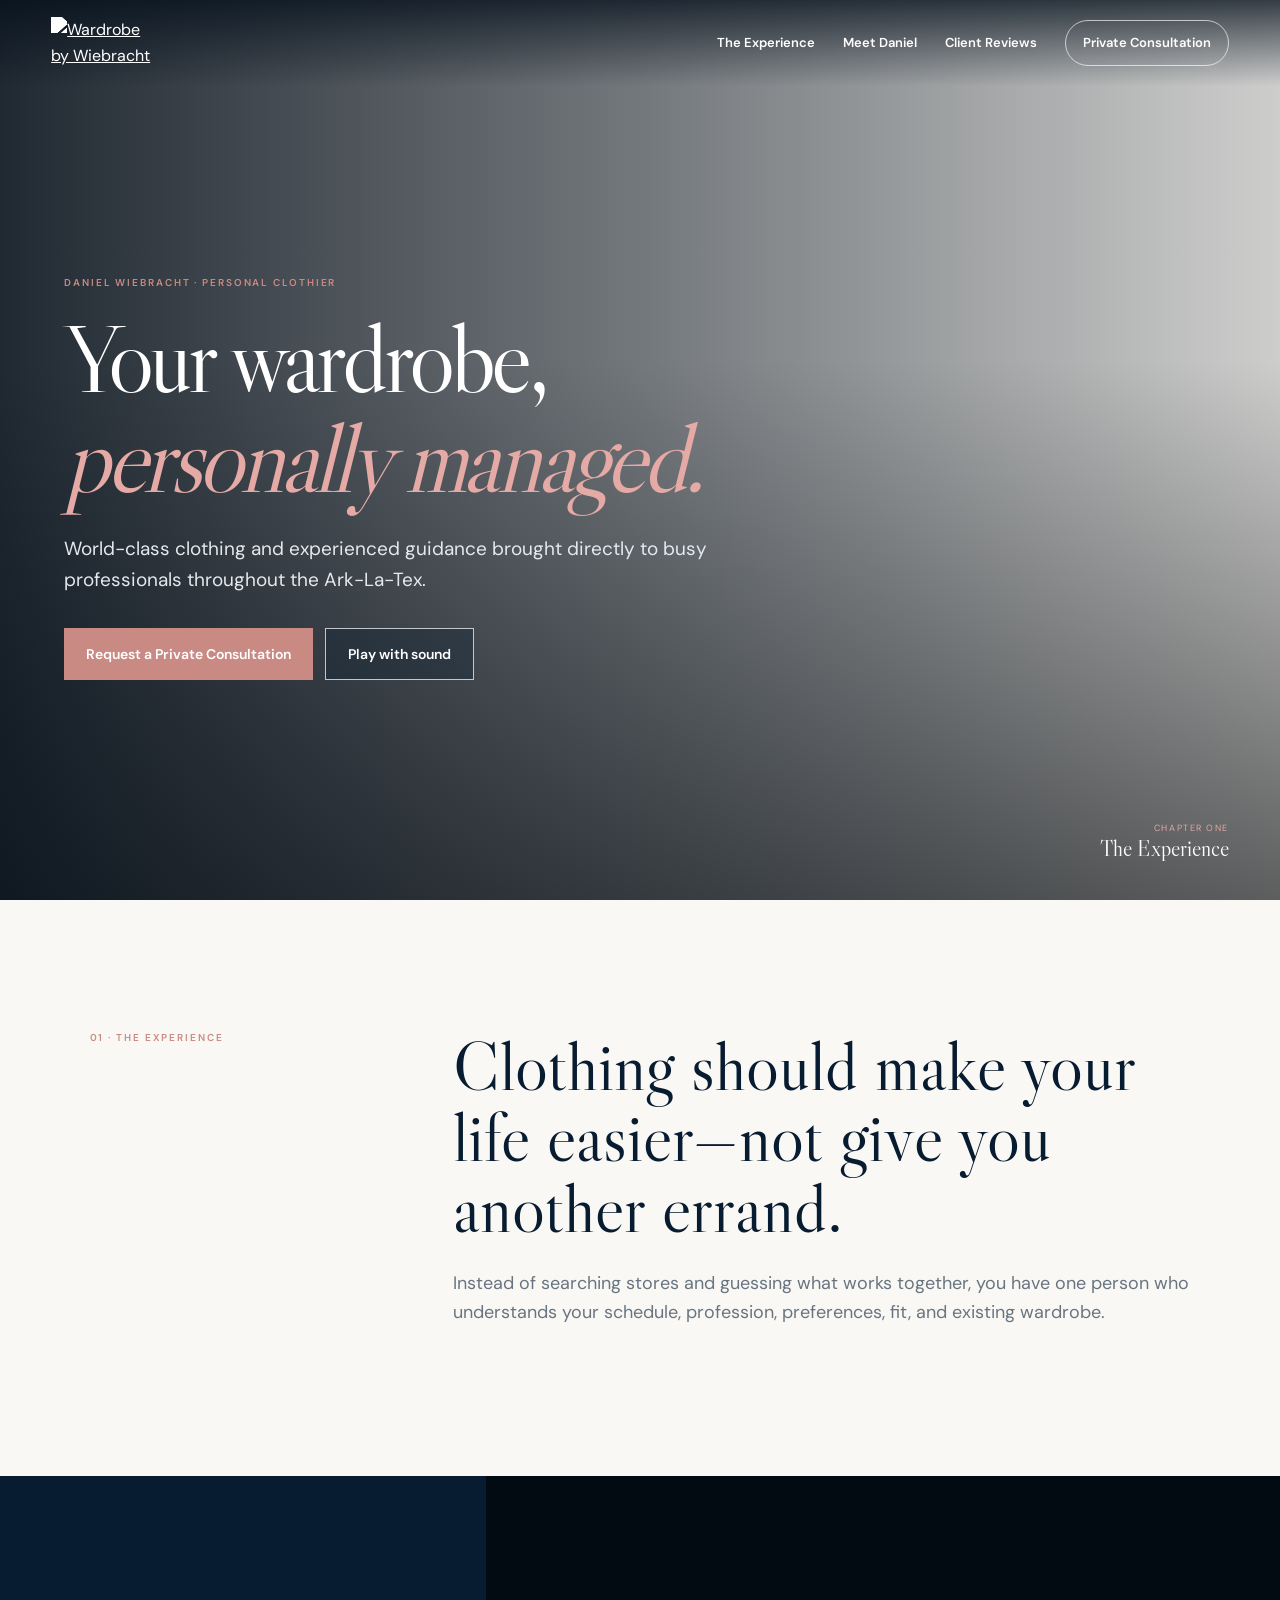
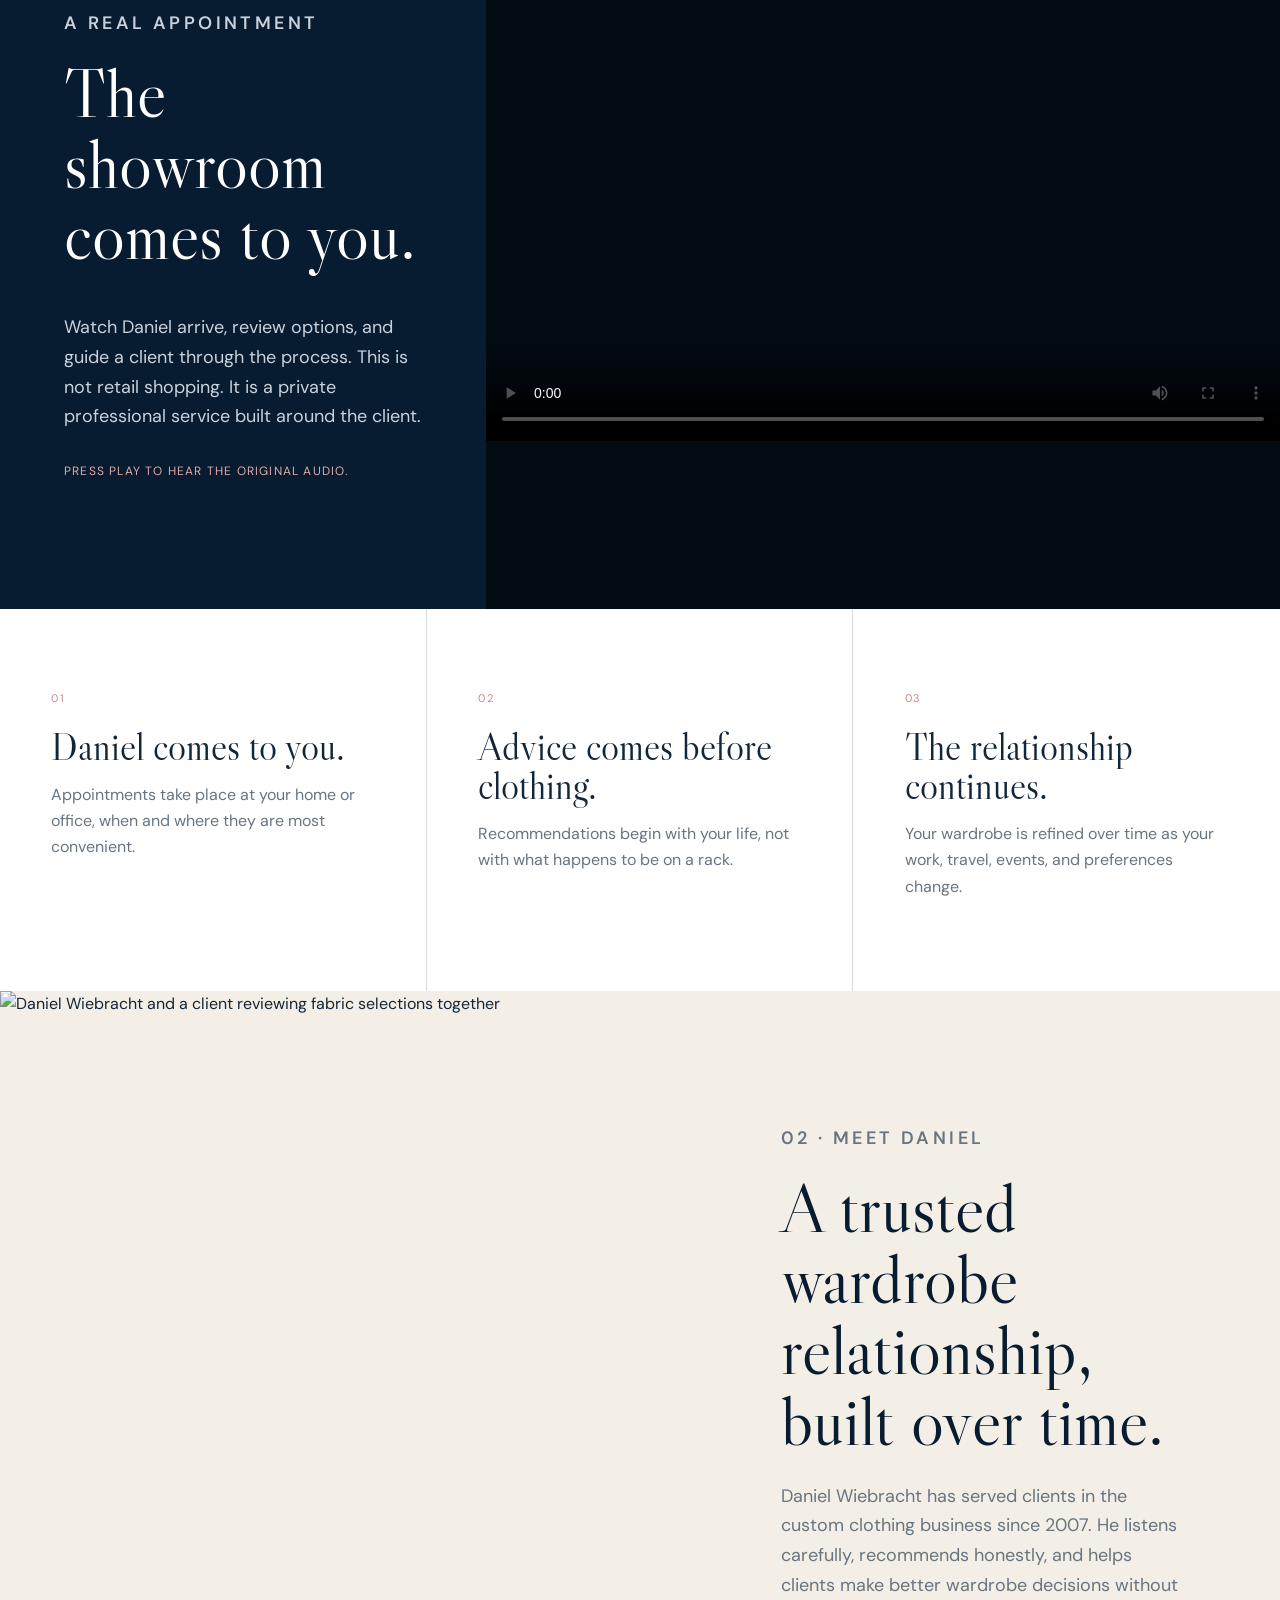
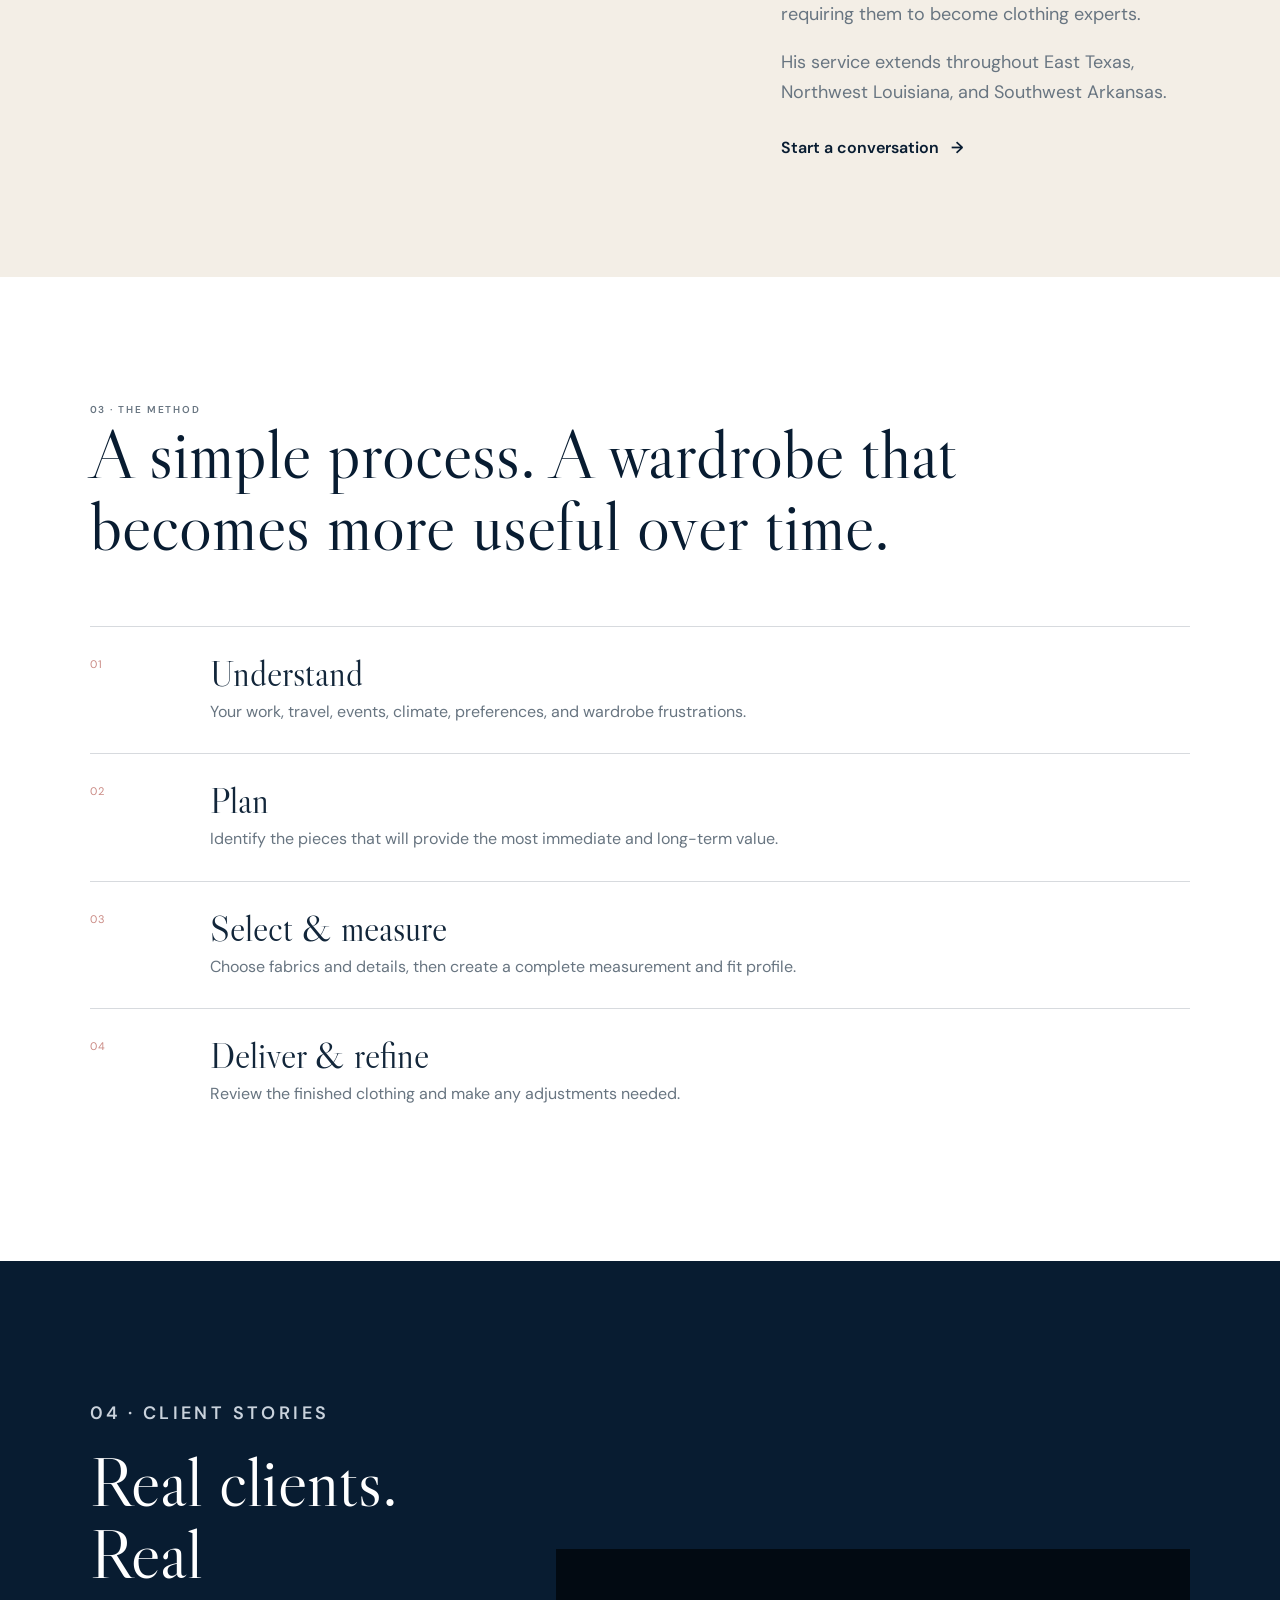
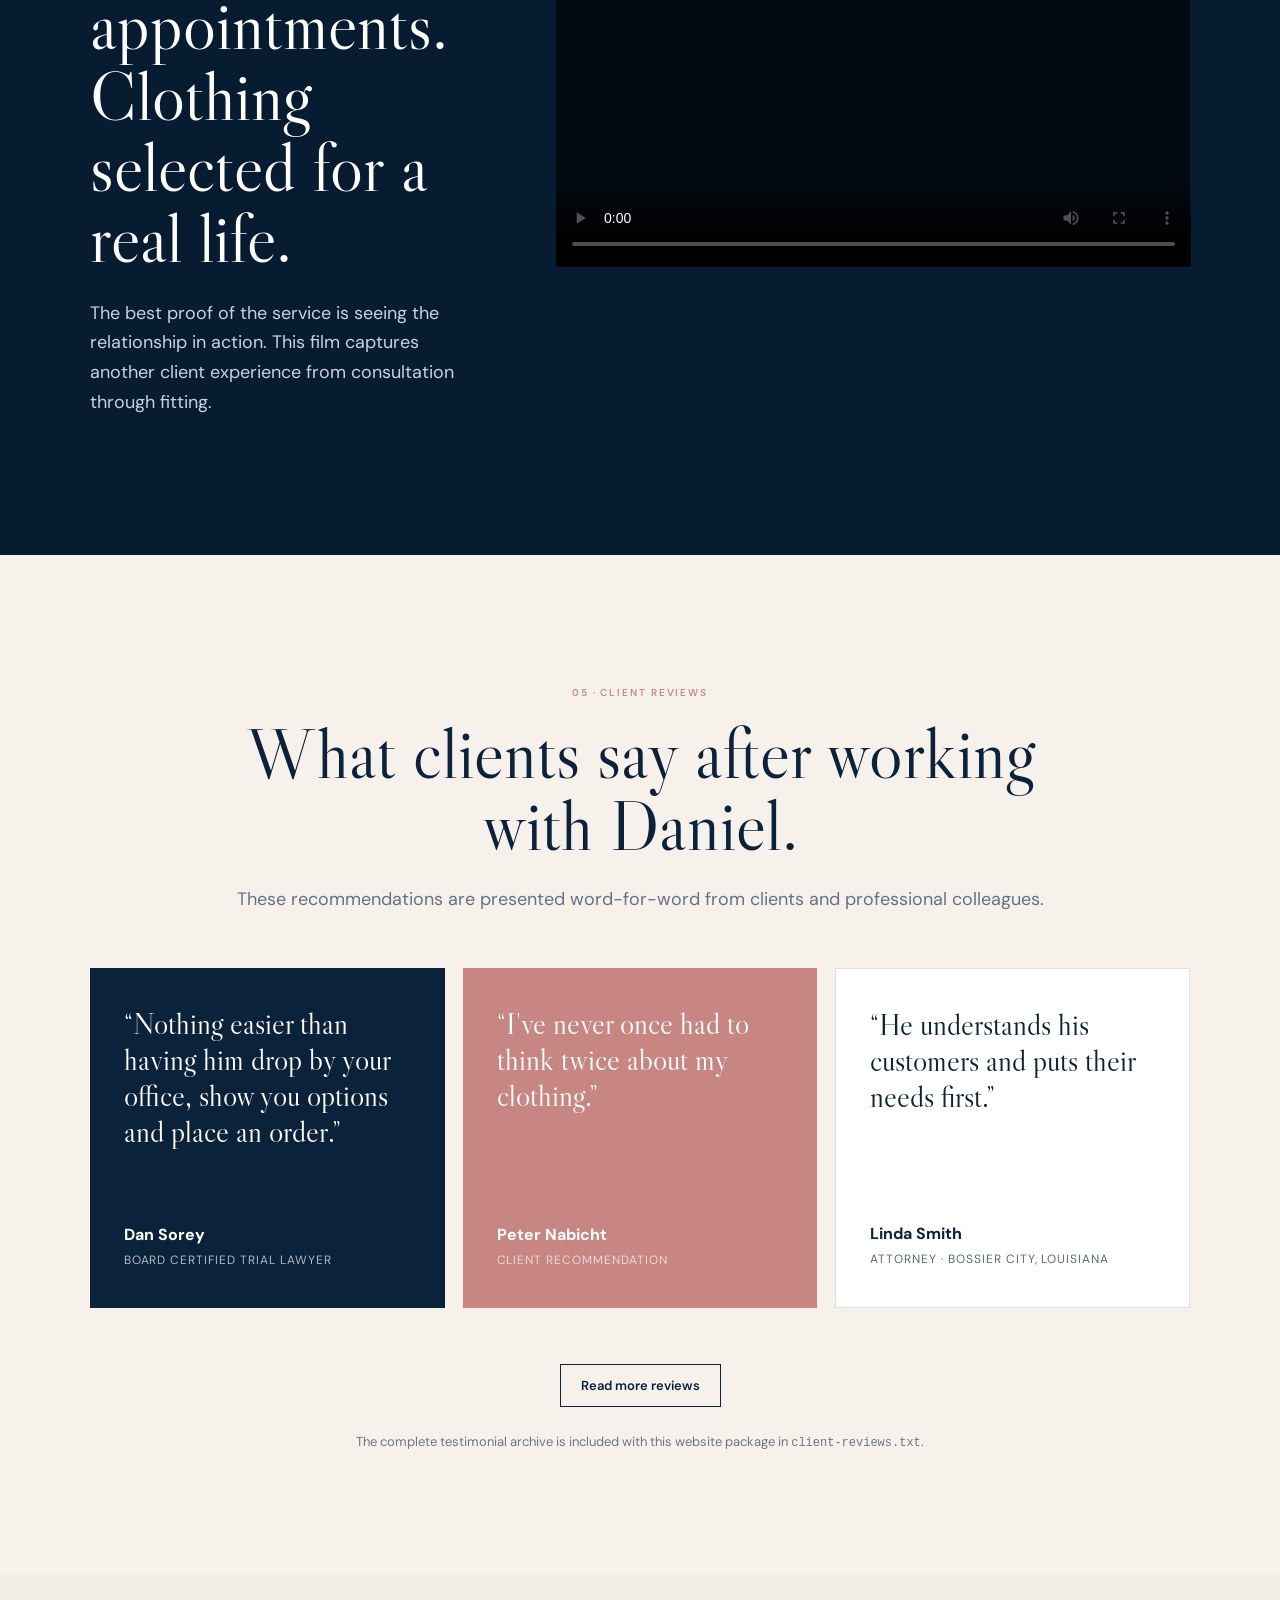
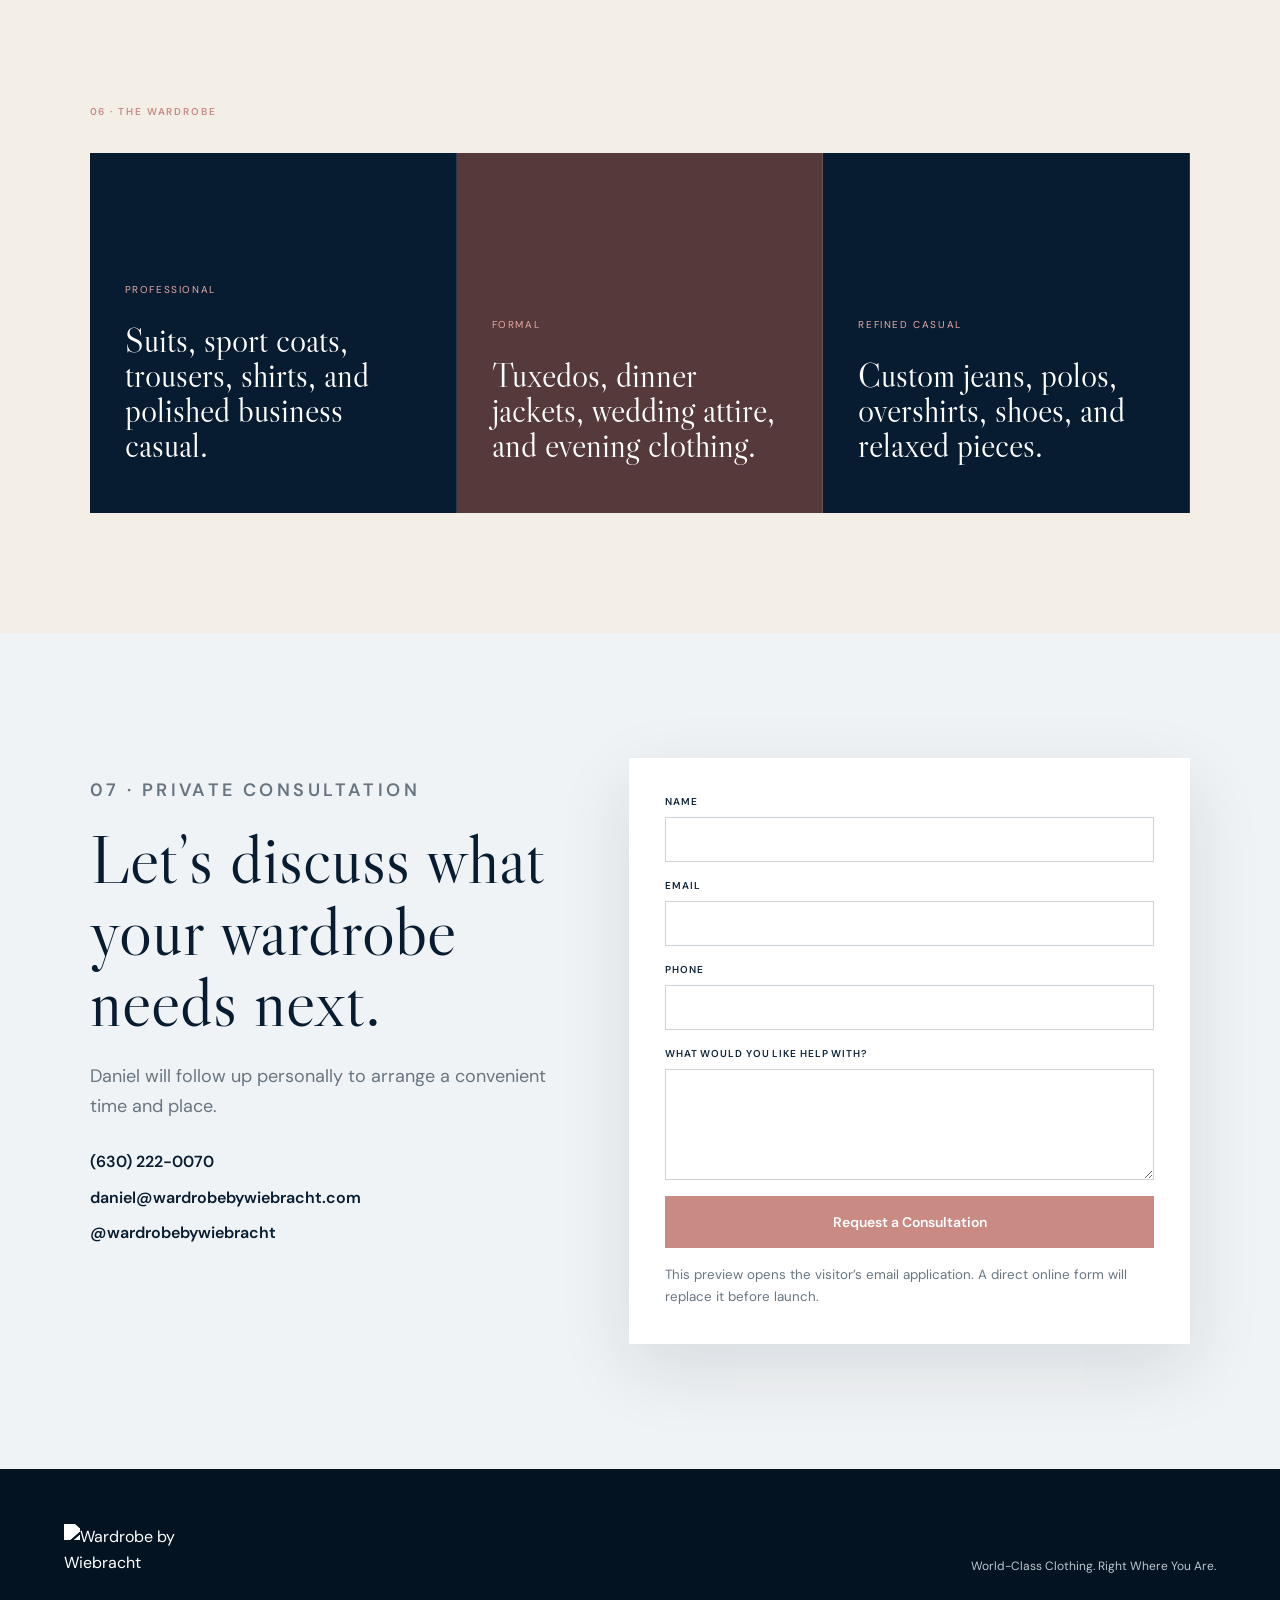
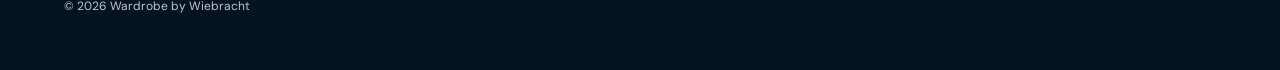
==== index.html @ a68a3fe1 "Add files via upload Initial website upload" ====
<!doctype html>
<html lang="en">
<head>
  <meta charset="utf-8">
  <meta name="viewport" content="width=device-width,initial-scale=1">
  <meta name="description" content="Daniel Wiebracht provides private custom clothing and wardrobe service throughout East Texas, Northwest Louisiana, and Southwest Arkansas.">
  <title>Wardrobe by Wiebracht | Personal Clothier</title>
  <link rel="preconnect" href="https://fonts.googleapis.com">
  <link rel="preconnect" href="https://fonts.gstatic.com" crossorigin>
  <link href="https://fonts.googleapis.com/css2?family=DM+Sans:wght@400;500;600&family=Libre+Caslon+Display&display=swap" rel="stylesheet">
  <link rel="stylesheet" href="styles.css">
</head>
<body>
  <header class="site-header">
    <a class="brand" href="#top" aria-label="Wardrobe by Wiebracht home"><img src="assets/logo.png" alt="Wardrobe by Wiebracht"></a>
    <button class="menu-button" aria-expanded="false" aria-controls="site-nav">Menu</button>
    <nav id="site-nav">
      <a href="#experience">The Experience</a>
      <a href="#meet-daniel">Meet Daniel</a>
      <a href="#reviews">Client Reviews</a>
      <a class="nav-cta" href="#contact">Private Consultation</a>
    </nav>
  </header>

  <main id="top">
    <section class="hero">
      <video id="hero-video" autoplay muted loop playsinline preload="metadata" poster="assets/hero-poster.jpg"><source src="assets/hero.mp4" type="video/mp4"></video>
      <div class="hero-shade"></div>
      <div class="hero-content reveal">
        <p class="overline">Daniel Wiebracht · Personal Clothier</p>
        <h1>Your wardrobe,<br><em>personally managed.</em></h1>
        <p class="hero-lead">World-class clothing and experienced guidance brought directly to busy professionals throughout the Ark-La-Tex.</p>
        <div class="hero-actions">
          <a class="button button-solid" href="#contact">Request a Private Consultation</a>
          <button class="button button-outline" id="hero-audio" type="button" aria-pressed="false">Play with sound</button>
        </div>
      </div>
      <a class="chapter-cue" href="#experience"><span>Chapter One</span><strong>The Experience</strong></a>
    </section>

    <section class="editorial-intro" id="experience">
      <div class="chapter-label">01 · The Experience</div>
      <div><h2>Clothing should make your life easier—not give you another errand.</h2><p>Instead of searching stores and guessing what works together, you have one person who understands your schedule, profession, preferences, fit, and existing wardrobe.</p></div>
    </section>

    <section class="film-section">
      <div class="film-copy"><p class="overline">A real appointment</p><h2>The showroom comes to you.</h2><p>Watch Daniel arrive, review options, and guide a client through the process. This is not retail shopping. It is a private professional service built around the client.</p><p class="sound-note">Press play to hear the original audio.</p></div>
      <div class="film-frame"><video controls playsinline preload="metadata" poster="assets/arrival.jpg"><source src="assets/experience.mp4" type="video/mp4"></video></div>
    </section>

    <section class="principles">
      <article><span>01</span><h3>Daniel comes to you.</h3><p>Appointments take place at your home or office, when and where they are most convenient.</p></article>
      <article><span>02</span><h3>Advice comes before clothing.</h3><p>Recommendations begin with your life, not with what happens to be on a rack.</p></article>
      <article><span>03</span><h3>The relationship continues.</h3><p>Your wardrobe is refined over time as your work, travel, events, and preferences change.</p></article>
    </section>

    <section class="meet" id="meet-daniel">
      <div class="meet-image"><img src="assets/advising-client.jpg" alt="Daniel Wiebracht and a client reviewing fabric selections together"></div>
      <div class="meet-copy"><p class="chapter-label">02 · Meet Daniel</p><h2>A trusted wardrobe relationship, built over time.</h2><p>Daniel Wiebracht has served clients in the custom clothing business since 2007. He listens carefully, recommends honestly, and helps clients make better wardrobe decisions without requiring them to become clothing experts.</p><p>His service extends throughout East Texas, Northwest Louisiana, and Southwest Arkansas.</p><a class="text-link" href="#contact">Start a conversation <span>→</span></a></div>
    </section>

    <section class="process">
      <div class="process-heading"><p class="chapter-label">03 · The Method</p><h2>A simple process. A wardrobe that becomes more useful over time.</h2></div>
      <ol>
        <li><span>01</span><div><h3>Understand</h3><p>Your work, travel, events, climate, preferences, and wardrobe frustrations.</p></div></li>
        <li><span>02</span><div><h3>Plan</h3><p>Identify the pieces that will provide the most immediate and long-term value.</p></div></li>
        <li><span>03</span><div><h3>Select & measure</h3><p>Choose fabrics and details, then create a complete measurement and fit profile.</p></div></li>
        <li><span>04</span><div><h3>Deliver & refine</h3><p>Review the finished clothing and make any adjustments needed.</p></div></li>
      </ol>
    </section>

    <section class="story" id="stories">
      <div class="story-copy"><p class="chapter-label">04 · Client Stories</p><h2>Real clients. Real appointments. Clothing selected for a real life.</h2><p>The best proof of the service is seeing the relationship in action. This film captures another client experience from consultation through fitting.</p></div>
      <div class="story-video"><video controls playsinline preload="metadata" poster="assets/fitting.jpg"><source src="assets/client-story.mp4" type="video/mp4"></video></div>
    </section>

    <section class="reviews" id="reviews">
      <div class="reviews-heading"><p class="chapter-label">05 · Client Reviews</p><h2>What clients say after working with Daniel.</h2><p>These recommendations are presented word-for-word from clients and professional colleagues.</p></div>
      <div class="review-feature-grid">
        <article class="review-feature"><blockquote>“Nothing easier than having him drop by your office, show you options and place an order.”</blockquote><p><strong>Dan Sorey</strong><span>Board Certified Trial Lawyer</span></p></article>
        <article class="review-feature"><blockquote>“I've never once had to think twice about my clothing.”</blockquote><p><strong>Peter Nabicht</strong><span>Client recommendation</span></p></article>
        <article class="review-feature"><blockquote>“He understands his customers and puts their needs first.”</blockquote><p><strong>Linda Smith</strong><span>Attorney · Bossier City, Louisiana</span></p></article>
      </div>
      <div class="review-list" id="review-list">
        <article><blockquote>“Daniel is the most professional and thoughtful businessman I've ever met. He is always on time, always over-delivers, and puts his clients' needs above his own. You can expect world class service and products from Daniel.”</blockquote><p><strong>Jordan Kemper</strong><span>Consultant & Speaker</span></p></article>
        <article><blockquote>“Daniel is a top-notch representative over at Tom James, and I have been very pleased with his approach and expertise. What I most appreciate is his understanding of the time constraints on a busy client. He is not a high-pressure salesman (which is a huge turnoff for so many of us) but rather a very knowledgeable consultant who can help you make decisions on what works and what doesn't. His clothing line is very good, reasonably priced, and it changes often. I recommend Daniel very highly.”</blockquote><p><strong>Michael Chu</strong><span>Partner · McDermott Will & Emery</span></p></article>
        <article><blockquote>“Daniel worked very hard to obtain my business over the course of a year or two and I’m glad he did. While Daniel sold himself to me, it was the custom suit he delivered a few weeks later that sold me on his services. The best part is I never had to leave my office to go shopping. Daniel brought his vast knowledge of clothing and passionate interest in my clothing needs to each of our meetings.”</blockquote><p><strong>Daniel Waitzman</strong><span>Shareholder · Hughes Socol Piers Resnick & Dym, Ltd.</span></p></article>
        <article><blockquote>“Working with Daniel has been an absolute pleasure. He accommodates not just a busy schedule, but also works diligently to ensure that you are happy with your garment. He asked all the right questions to figure out what mattered to me. As a result, the final products have exceeded my very high expectations.”</blockquote><p><strong>Stephen Higdon</strong><span>US District Court · Tyler, Texas</span></p></article>
        <article><blockquote>“The quality of my Tom James clothing combined with the commitment Daniel has to making sure I am happy with anything I buy from him makes my wardrobe hassle free. I would recommend Daniel and Tom James to anyone looking to get a better value out of their clothing budget while spending much less time shopping.”</blockquote><p><strong>Andrew Spangler</strong><span>Attorney · Longview, Texas</span></p></article>
        <article><blockquote>“Daniel is fantastic at what he does. Since I've started using him I've never once had to think twice about my clothing. He will make great suggestions, execute what I want, and make sure that every detail is correct. I'll never go store bought again.”</blockquote><p><strong>Peter Nabicht</strong><span>Client recommendation</span></p></article>
      </div>
      <button class="review-toggle" type="button" aria-expanded="false" aria-controls="review-list">Read more reviews</button>
      <p class="review-archive-note">The complete testimonial archive is included with this website package in <code>client-reviews.txt</code>.</p>
    </section>

    <section class="wardrobe-types">
      <p class="chapter-label">06 · The Wardrobe</p>
      <div class="type-grid"><article><p>Professional</p><h3>Suits, sport coats, trousers, shirts, and polished business casual.</h3></article><article><p>Formal</p><h3>Tuxedos, dinner jackets, wedding attire, and evening clothing.</h3></article><article><p>Refined Casual</p><h3>Custom jeans, polos, overshirts, shoes, and relaxed pieces.</h3></article></div>
    </section>

    <section class="contact" id="contact">
      <div class="contact-copy"><p class="chapter-label">07 · Private Consultation</p><h2>Let’s discuss what your wardrobe needs next.</h2><p>Daniel will follow up personally to arrange a convenient time and place.</p><div class="contact-links"><a href="tel:+16302220070">(630) 222-0070</a><a href="mailto:daniel@wardrobebywiebracht.com">daniel@wardrobebywiebracht.com</a><a href="https://www.facebook.com/wardrobebywiebracht" target="_blank" rel="noopener">@wardrobebywiebracht</a></div></div>
      <form action="mailto:daniel@wardrobebywiebracht.com" method="post" enctype="text/plain"><label>Name<input name="Name" required></label><label>Email<input name="Email" type="email" required></label><label>Phone<input name="Phone" type="tel"></label><label>What would you like help with?<textarea name="Message" rows="5" required></textarea></label><button class="button button-solid" type="submit">Request a Consultation</button><small>This preview opens the visitor’s email application. A direct online form will replace it before launch.</small></form>
    </section>
  </main>

  <footer><img src="assets/logo.png" alt="Wardrobe by Wiebracht"><p>World-Class Clothing. Right Where You Are.</p><p>© <span id="year"></span> Wardrobe by Wiebracht</p></footer>
  <script src="script.js"></script>
</body>
</html>
---- styles.css ----
:root{--navy:#081c31;--ink:#12263a;--rose:#ca8a84;--cream:#f3eee6;--paper:#faf8f4;--gray:#687581;--line:rgba(8,28,49,.16)}
*{box-sizing:border-box}html{scroll-behavior:smooth}body{margin:0;font-family:"DM Sans",sans-serif;color:var(--ink);background:var(--paper);line-height:1.65}a{color:inherit}h1,h2,h3{font-family:"Libre Caslon Display",Georgia,serif;font-weight:400;line-height:1.03}.site-header{position:fixed;top:0;left:0;right:0;z-index:20;height:86px;padding:0 4vw;display:flex;align-items:center;justify-content:space-between;background:linear-gradient(to bottom,rgba(4,15,27,.76),transparent);transition:.3s}.site-header.scrolled{height:72px;background:rgba(8,28,49,.97);backdrop-filter:blur(12px)}.brand img{width:105px;height:auto;display:block;filter:brightness(0) invert(1)}nav{display:flex;align-items:center;gap:28px;color:#fff}nav a{text-decoration:none;font-size:13px;font-weight:600}.nav-cta{padding:11px 17px;border:1px solid rgba(255,255,255,.65);border-radius:999px}.menu-button{display:none;background:transparent;border:1px solid rgba(255,255,255,.55);color:#fff;padding:8px 12px}.hero{height:100svh;min-height:720px;position:relative;overflow:hidden;color:#fff;display:flex;align-items:center}.hero video{position:absolute;inset:0;width:100%;height:100%;object-fit:cover;object-position:center 40%}.hero-shade{position:absolute;inset:0;background:linear-gradient(90deg,rgba(2,12,23,.88) 0%,rgba(2,12,23,.53) 52%,rgba(2,12,23,.18) 100%),linear-gradient(to top,rgba(0,0,0,.55),transparent 60%)}.hero-content{position:relative;z-index:2;width:min(1180px,90vw);margin:auto;padding-top:5vh}.overline,.chapter-label{text-transform:uppercase;letter-spacing:.19em;font-size:10px;font-weight:600;color:var(--rose)}.hero h1{font-size:clamp(58px,7.6vw,106px);max-width:980px;margin:16px 0 25px;letter-spacing:-.045em}.hero h1 em{font-style:italic;color:#e5aaa5}.hero-lead{max-width:680px;font-size:19px;color:#e3e9ee}.hero-actions{display:flex;gap:12px;flex-wrap:wrap;margin-top:32px}.button{border:0;min-height:52px;padding:0 22px;display:inline-flex;align-items:center;justify-content:center;font:600 14px/1 "DM Sans";cursor:pointer;text-decoration:none}.button-solid{background:var(--rose);color:#fff}.button-outline{background:rgba(8,28,49,.32);border:1px solid rgba(255,255,255,.72);color:#fff}.chapter-cue{position:absolute;z-index:3;right:4vw;bottom:38px;color:#fff;text-decoration:none;display:grid;text-align:right}.chapter-cue span{font-size:9px;letter-spacing:.17em;text-transform:uppercase;color:#dfaaa5}.chapter-cue strong{font:400 22px/1.2 "Libre Caslon Display",serif}.editorial-intro{padding:130px 7vw;display:grid;grid-template-columns:.28fr .72fr;gap:6vw;max-width:1450px;margin:auto}.editorial-intro h2,.film-copy h2,.meet-copy h2,.process-heading h2,.story-copy h2,.contact h2{font-size:clamp(42px,5.4vw,72px);margin:0 0 25px;color:var(--navy)}.editorial-intro p:last-child,.film-copy p,.meet-copy p,.story-copy p,.contact-copy p{color:var(--gray);max-width:740px;font-size:18px}.film-section{display:grid;grid-template-columns:.38fr .62fr;background:var(--navy);color:#fff;min-height:720px}.film-copy{padding:9vw 5vw;display:flex;flex-direction:column;justify-content:center}.film-copy h2{color:#fff}.film-copy p{color:#c9d2dc}.sound-note{font-size:12px!important;color:#e0aaa5!important;text-transform:uppercase;letter-spacing:.1em}.film-frame{display:flex;align-items:center;background:#020a12}.film-frame video,.story-video video{width:100%;display:block;max-height:760px}.principles{display:grid;grid-template-columns:repeat(3,1fr);background:#fff}.principles article{padding:75px 4vw;border-right:1px solid var(--line)}.principles article:last-child{border-right:0}.principles span{color:var(--rose);font-size:11px;letter-spacing:.17em}.principles h3{font-size:38px;margin:16px 0}.principles p{color:var(--gray)}.meet{display:grid;grid-template-columns:1.08fr .92fr;min-height:760px;background:var(--cream)}.meet-image img{width:100%;height:100%;object-fit:cover}.meet-copy{padding:9vw 7vw;align-self:center}.text-link{display:inline-flex;gap:12px;margin-top:10px;text-decoration:none;color:var(--navy);font-weight:600}.process{padding:125px 7vw;background:#fff}.process-heading{max-width:900px}.process ol{list-style:none;padding:40px 0 0;margin:0}.process li{display:grid;grid-template-columns:90px 1fr;gap:30px;padding:28px 0;border-top:1px solid var(--line)}.process li>span{color:var(--rose);font-size:11px;letter-spacing:.16em}.process h3{font-size:36px;margin:0 0 7px}.process p{margin:0;color:var(--gray)}.story{padding:120px 7vw;background:var(--navy);color:#fff;display:grid;grid-template-columns:.38fr .62fr;gap:6vw;align-items:center}.story-copy h2{color:#fff}.story-copy p{color:#c9d2dc}.story-video{background:#020a12}.wardrobe-types{padding:120px 7vw;background:var(--cream)}.type-grid{display:grid;grid-template-columns:repeat(3,1fr);margin-top:32px}.type-grid article{min-height:360px;padding:50px 35px;display:flex;flex-direction:column;justify-content:flex-end;background:var(--navy);color:#fff;border-right:1px solid rgba(255,255,255,.13)}.type-grid article:nth-child(2){background:#55393b}.type-grid p{text-transform:uppercase;letter-spacing:.16em;font-size:10px;color:#e8aaa5}.type-grid h3{font-size:34px;margin:14px 0 0}.contact{padding:125px 7vw;display:grid;grid-template-columns:.9fr 1.1fr;gap:80px;background:#f0f3f5}.contact-links{display:grid;gap:9px;margin-top:28px}.contact-links a{text-decoration:none;font-weight:600;color:var(--navy)}form{background:#fff;padding:36px;display:grid;gap:16px;box-shadow:0 24px 70px rgba(8,28,49,.11)}label{display:grid;gap:7px;text-transform:uppercase;letter-spacing:.09em;font-size:10px;font-weight:600}input,textarea{font:inherit;padding:13px;border:1px solid #cbd3d9}textarea{resize:vertical}form small{color:var(--gray);text-transform:none;letter-spacing:0}footer{background:#041321;color:#fff;padding:55px 5vw;display:grid;grid-template-columns:1fr auto;gap:20px;align-items:end}footer img{width:120px;filter:brightness(0) invert(1)}footer p{margin:0;color:#bdc7d1;font-size:12px}footer p:last-child{grid-column:1/-1}.reveal{animation:rise .9s ease both}@keyframes rise{from{opacity:0;transform:translateY(18px)}to{opacity:1;transform:none}}
@media(max-width:850px){.site-header{height:72px}.menu-button{display:block}nav{display:none;position:absolute;top:72px;left:0;right:0;background:rgba(8,28,49,.99);padding:22px;flex-direction:column;align-items:stretch}nav.open{display:flex}.hero{min-height:700px}.hero video{object-position:60% center}.editorial-intro,.film-section,.meet,.story,.contact{grid-template-columns:1fr}.editorial-intro{gap:30px}.film-copy,.meet-copy{padding:80px 7vw}.principles,.type-grid{grid-template-columns:1fr}.principles article{border-right:0;border-bottom:1px solid var(--line)}.meet-image{min-height:450px}.story{gap:45px}.type-grid article{min-height:290px;border-right:0;border-bottom:1px solid rgba(255,255,255,.13)}footer{grid-template-columns:1fr}}
@media(prefers-reduced-motion:reduce){html{scroll-behavior:auto}.hero video{display:none}.hero{background:url('assets/hero-poster.jpg') center/cover}.reveal{animation:none}}

.reviews{padding:120px 7vw;background:#f6f1ea;color:#0c223a}
.reviews-heading{max-width:860px;margin:0 auto 54px;text-align:center}
.reviews-heading h2{font-family:"Libre Caslon Display",serif;font-size:clamp(44px,5.5vw,76px);line-height:1.03;margin:16px 0 22px;font-weight:400}
.reviews-heading>p:last-child{color:#647384;font-size:18px}
.review-feature-grid{display:grid;grid-template-columns:repeat(3,1fr);gap:18px;max-width:1240px;margin:0 auto 24px}
.review-feature{background:#0b223b;color:#fff;padding:38px 34px;min-height:340px;display:flex;flex-direction:column;justify-content:space-between}
.review-feature:nth-child(2){background:#c78682}.review-feature:nth-child(3){background:#fff;color:#0b223b;border:1px solid rgba(11,34,59,.14)}
.review-feature blockquote{font-family:"Libre Caslon Display",serif;font-size:30px;line-height:1.2;margin:0}
.review-feature p,.review-list article p{display:grid;gap:2px;margin:28px 0 0}
.review-feature span,.review-list span{font-size:12px;color:inherit;opacity:.68;text-transform:uppercase;letter-spacing:.08em}
.review-list{display:grid;grid-template-columns:repeat(2,1fr);gap:18px;max-width:1240px;margin:18px auto 0;max-height:0;overflow:hidden;transition:max-height .8s ease}
.review-list.open{max-height:3000px}
.review-list article{background:#fff;padding:34px;border:1px solid rgba(11,34,59,.1)}
.review-list blockquote{font-family:"Libre Caslon Display",serif;font-size:24px;line-height:1.4;margin:0;color:#172b40}
.review-toggle{display:block;margin:32px auto 0;padding:14px 20px;background:transparent;border:1px solid #0b223b;color:#0b223b;font:600 13px/1 "DM Sans",sans-serif;cursor:pointer}
.review-archive-note{text-align:center;color:#697786;font-size:13px;margin:24px 0 0}.review-archive-note code{font-size:12px}
@media(max-width:900px){.review-feature-grid,.review-list{grid-template-columns:1fr}.review-feature{min-height:260px}.reviews{padding:86px 24px}}
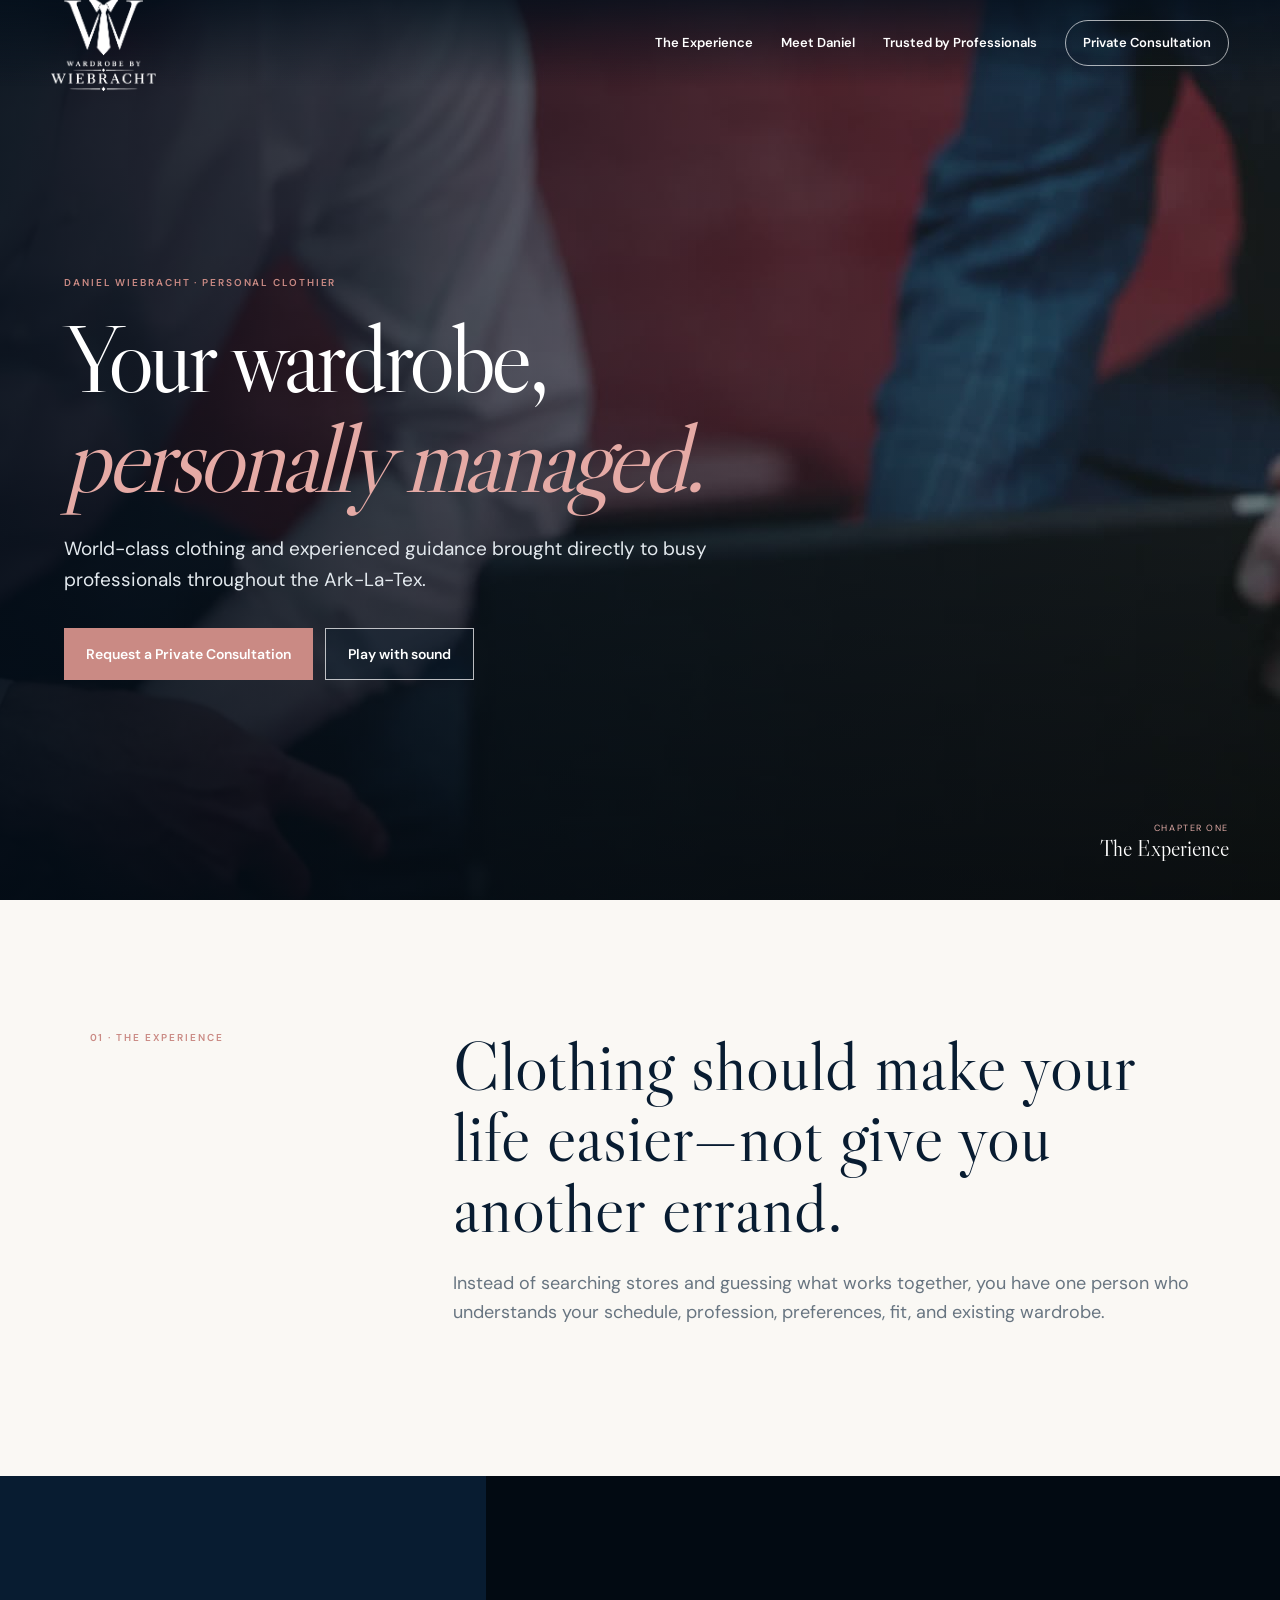
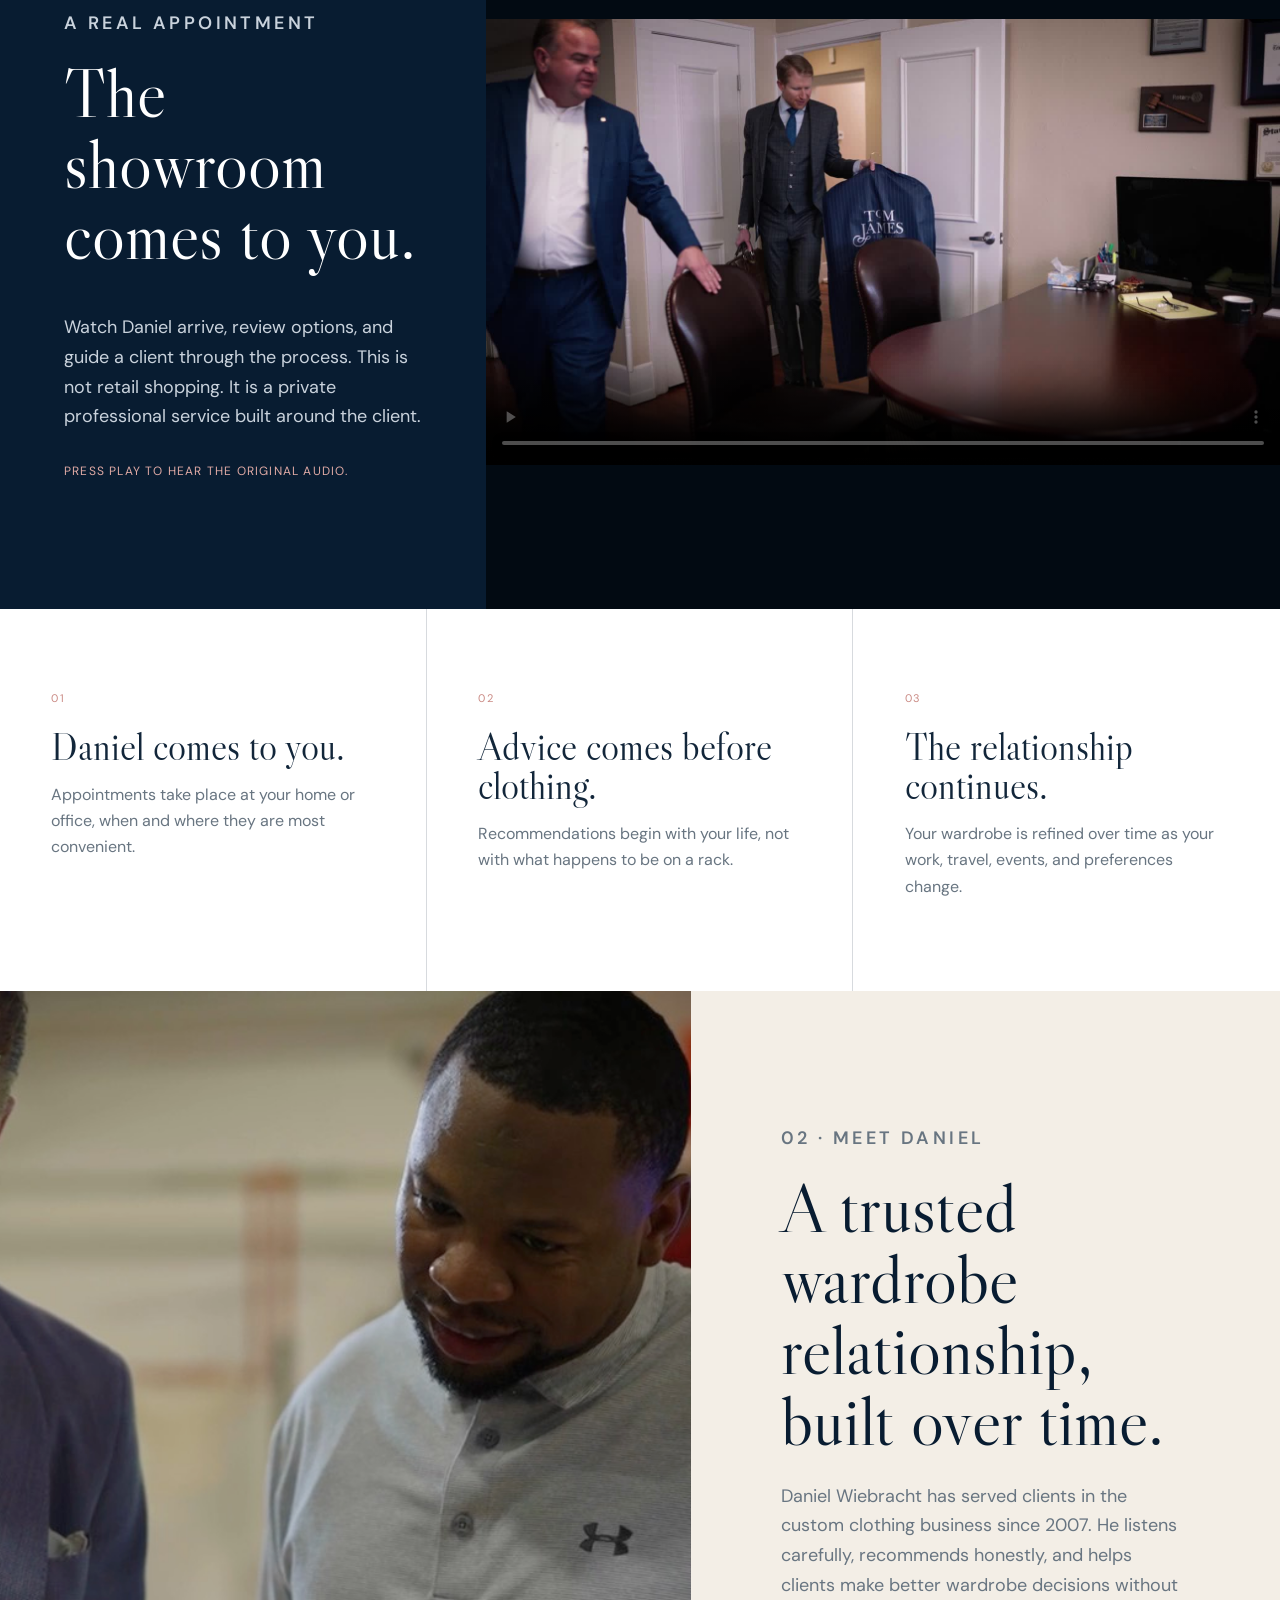
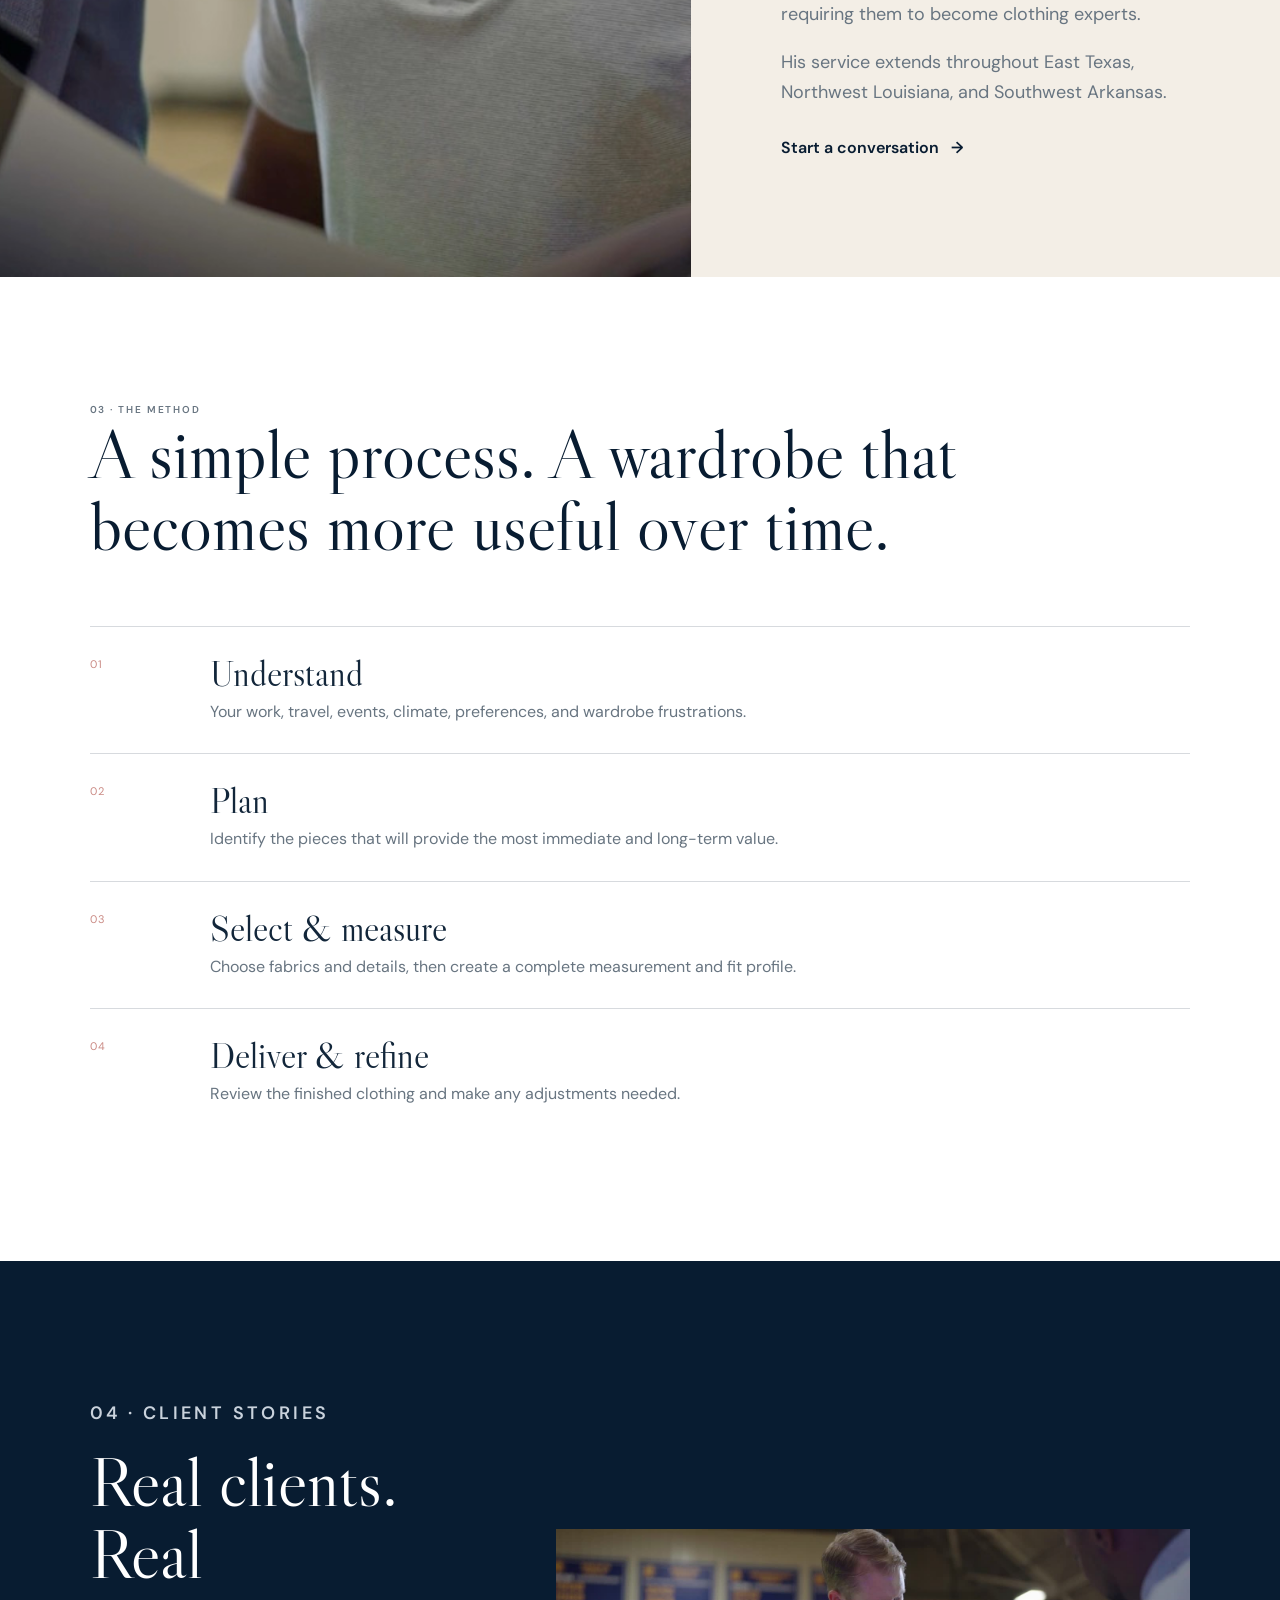
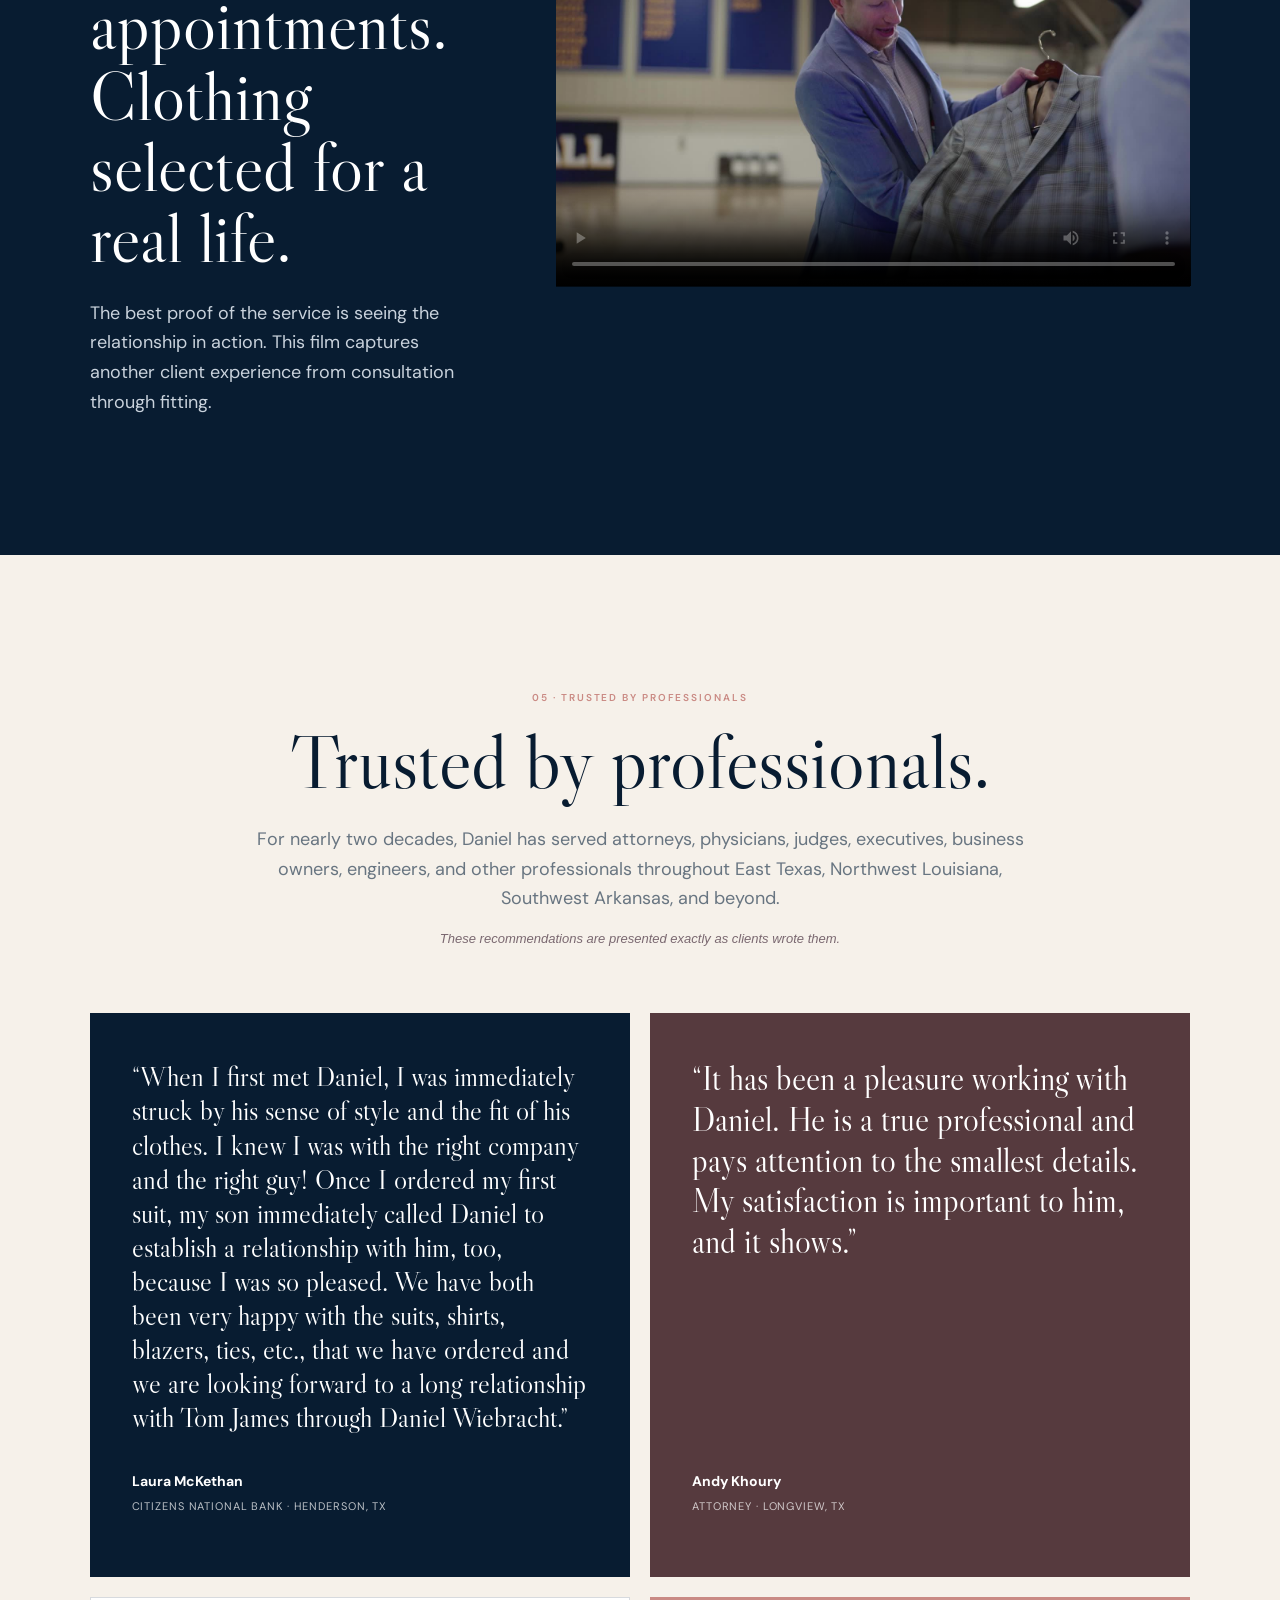
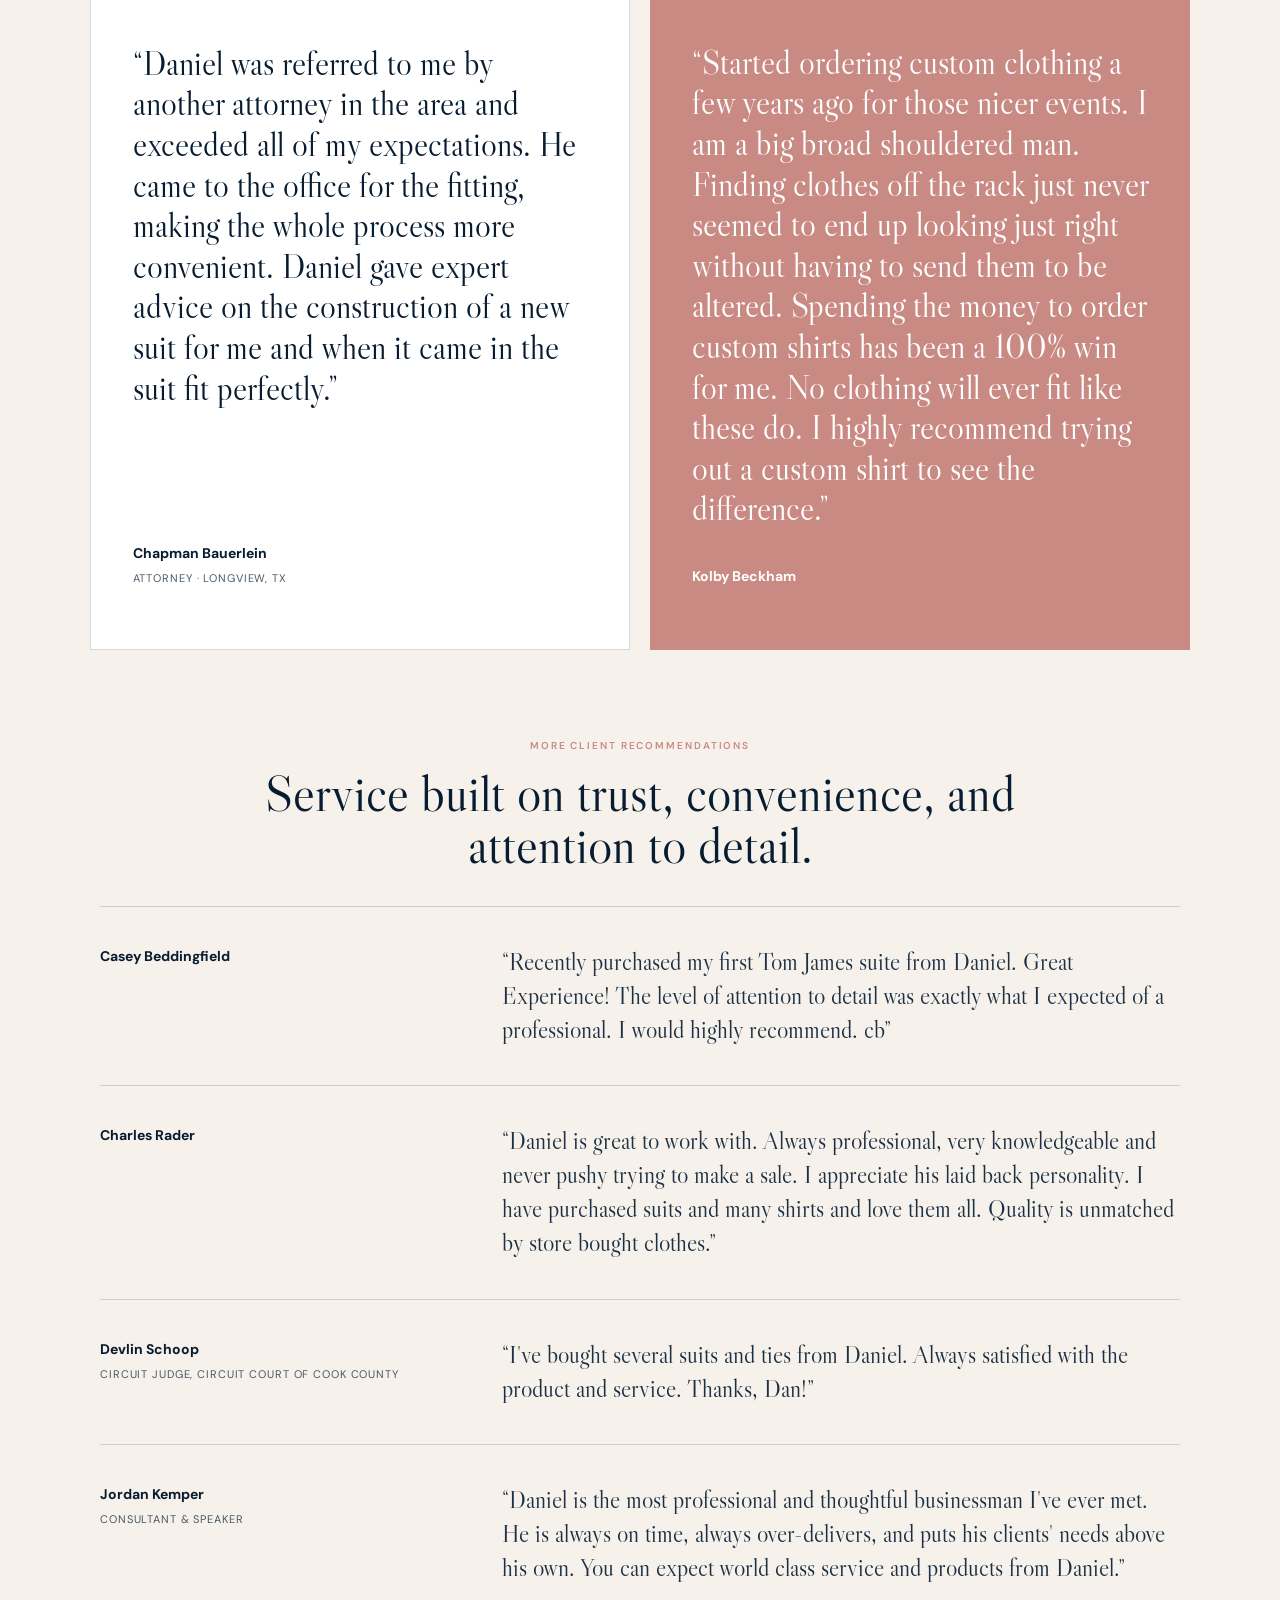
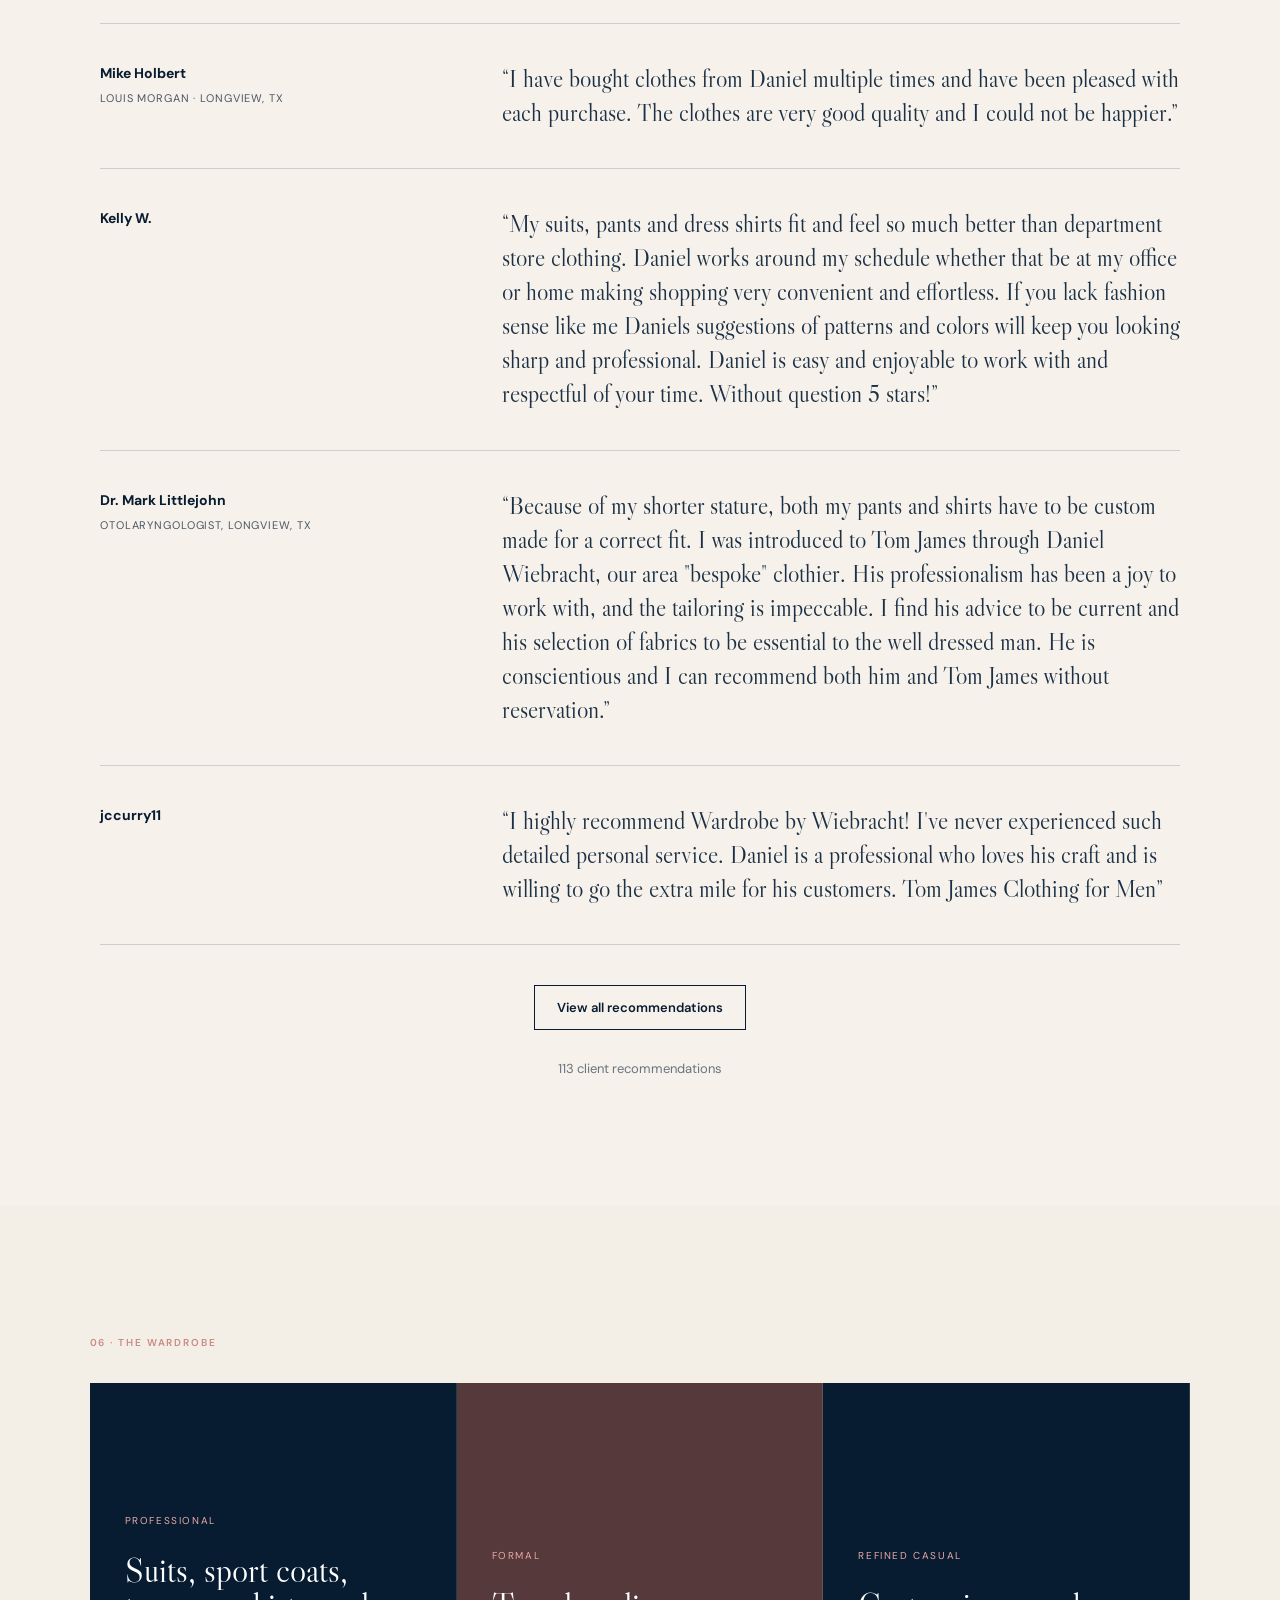
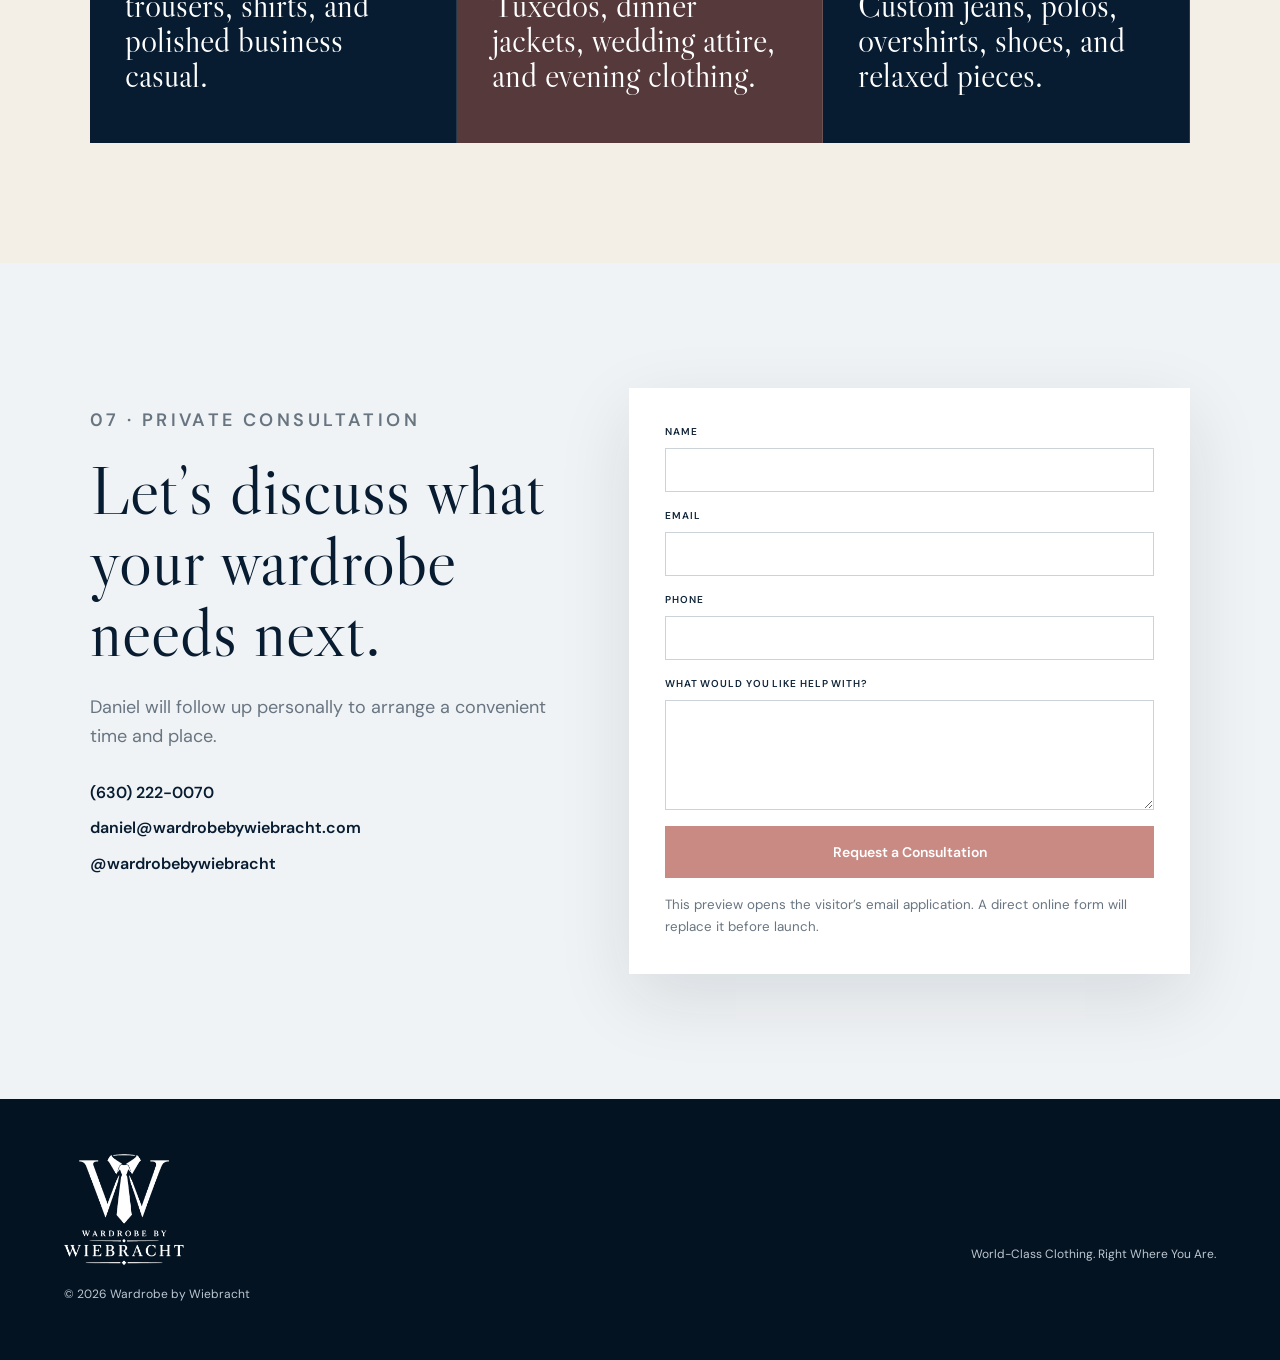
==== commit b0654711: "Update testimonials and randomize reviews" ====
--- a/index.html
+++ b/index.html
@@ -17,7 +17,7 @@
     <nav id="site-nav">
       <a href="#experience">The Experience</a>
       <a href="#meet-daniel">Meet Daniel</a>
-      <a href="#reviews">Client Reviews</a>
+      <a href="#reviews">Trusted by Professionals</a>
       <a class="nav-cta" href="#contact">Private Consultation</a>
     </nav>
   </header>
@@ -75,22 +75,23 @@
     </section>
 
     <section class="reviews" id="reviews">
-      <div class="reviews-heading"><p class="chapter-label">05 · Client Reviews</p><h2>What clients say after working with Daniel.</h2><p>These recommendations are presented word-for-word from clients and professional colleagues.</p></div>
-      <div class="review-feature-grid">
-        <article class="review-feature"><blockquote>“Nothing easier than having him drop by your office, show you options and place an order.”</blockquote><p><strong>Dan Sorey</strong><span>Board Certified Trial Lawyer</span></p></article>
-        <article class="review-feature"><blockquote>“I've never once had to think twice about my clothing.”</blockquote><p><strong>Peter Nabicht</strong><span>Client recommendation</span></p></article>
-        <article class="review-feature"><blockquote>“He understands his customers and puts their needs first.”</blockquote><p><strong>Linda Smith</strong><span>Attorney · Bossier City, Louisiana</span></p></article>
+      <div class="reviews-heading">
+        <p class="chapter-label">05 · Trusted by Professionals</p>
+        <h2>Trusted by professionals.</h2>
+        <p>For nearly two decades, Daniel has served attorneys, physicians, judges, executives, business owners, engineers, and other professionals throughout East Texas, Northwest Louisiana, Southwest Arkansas, and beyond.</p>
+        <p class="reviews-note">These recommendations are presented exactly as clients wrote them.</p>
       </div>
-      <div class="review-list" id="review-list">
-        <article><blockquote>“Daniel is the most professional and thoughtful businessman I've ever met. He is always on time, always over-delivers, and puts his clients' needs above his own. You can expect world class service and products from Daniel.”</blockquote><p><strong>Jordan Kemper</strong><span>Consultant & Speaker</span></p></article>
-        <article><blockquote>“Daniel is a top-notch representative over at Tom James, and I have been very pleased with his approach and expertise. What I most appreciate is his understanding of the time constraints on a busy client. He is not a high-pressure salesman (which is a huge turnoff for so many of us) but rather a very knowledgeable consultant who can help you make decisions on what works and what doesn't. His clothing line is very good, reasonably priced, and it changes often. I recommend Daniel very highly.”</blockquote><p><strong>Michael Chu</strong><span>Partner · McDermott Will & Emery</span></p></article>
-        <article><blockquote>“Daniel worked very hard to obtain my business over the course of a year or two and I’m glad he did. While Daniel sold himself to me, it was the custom suit he delivered a few weeks later that sold me on his services. The best part is I never had to leave my office to go shopping. Daniel brought his vast knowledge of clothing and passionate interest in my clothing needs to each of our meetings.”</blockquote><p><strong>Daniel Waitzman</strong><span>Shareholder · Hughes Socol Piers Resnick & Dym, Ltd.</span></p></article>
-        <article><blockquote>“Working with Daniel has been an absolute pleasure. He accommodates not just a busy schedule, but also works diligently to ensure that you are happy with your garment. He asked all the right questions to figure out what mattered to me. As a result, the final products have exceeded my very high expectations.”</blockquote><p><strong>Stephen Higdon</strong><span>US District Court · Tyler, Texas</span></p></article>
-        <article><blockquote>“The quality of my Tom James clothing combined with the commitment Daniel has to making sure I am happy with anything I buy from him makes my wardrobe hassle free. I would recommend Daniel and Tom James to anyone looking to get a better value out of their clothing budget while spending much less time shopping.”</blockquote><p><strong>Andrew Spangler</strong><span>Attorney · Longview, Texas</span></p></article>
-        <article><blockquote>“Daniel is fantastic at what he does. Since I've started using him I've never once had to think twice about my clothing. He will make great suggestions, execute what I want, and make sure that every detail is correct. I'll never go store bought again.”</blockquote><p><strong>Peter Nabicht</strong><span>Client recommendation</span></p></article>
+
+      <div class="review-feature-grid" id="featured-reviews" aria-live="polite"></div>
+
+      <div class="recommendations-heading">
+        <p class="overline">More client recommendations</p>
+        <h3>Service built on trust, convenience, and attention to detail.</h3>
       </div>
-      <button class="review-toggle" type="button" aria-expanded="false" aria-controls="review-list">Read more reviews</button>
-      <p class="review-archive-note">The complete testimonial archive is included with this website package in <code>client-reviews.txt</code>.</p>
+
+      <div class="review-list" id="review-list" aria-live="polite"></div>
+      <button class="review-toggle" type="button" aria-expanded="false" aria-controls="review-list" hidden>View all recommendations</button>
+      <p class="review-status" id="review-status">Loading recommendations…</p>
     </section>
 
     <section class="wardrobe-types">
--- a/styles.css
+++ b/styles.css
@@ -3,20 +3,30 @@
 @media(max-width:850px){.site-header{height:72px}.menu-button{display:block}nav{display:none;position:absolute;top:72px;left:0;right:0;background:rgba(8,28,49,.99);padding:22px;flex-direction:column;align-items:stretch}nav.open{display:flex}.hero{min-height:700px}.hero video{object-position:60% center}.editorial-intro,.film-section,.meet,.story,.contact{grid-template-columns:1fr}.editorial-intro{gap:30px}.film-copy,.meet-copy{padding:80px 7vw}.principles,.type-grid{grid-template-columns:1fr}.principles article{border-right:0;border-bottom:1px solid var(--line)}.meet-image{min-height:450px}.story{gap:45px}.type-grid article{min-height:290px;border-right:0;border-bottom:1px solid rgba(255,255,255,.13)}footer{grid-template-columns:1fr}}
 @media(prefers-reduced-motion:reduce){html{scroll-behavior:auto}.hero video{display:none}.hero{background:url('assets/hero-poster.jpg') center/cover}.reveal{animation:none}}
 
-.reviews{padding:120px 7vw;background:#f6f1ea;color:#0c223a}
-.reviews-heading{max-width:860px;margin:0 auto 54px;text-align:center}
-.reviews-heading h2{font-family:"Libre Caslon Display",serif;font-size:clamp(44px,5.5vw,76px);line-height:1.03;margin:16px 0 22px;font-weight:400}
-.reviews-heading>p:last-child{color:#647384;font-size:18px}
-.review-feature-grid{display:grid;grid-template-columns:repeat(3,1fr);gap:18px;max-width:1240px;margin:0 auto 24px}
-.review-feature{background:#0b223b;color:#fff;padding:38px 34px;min-height:340px;display:flex;flex-direction:column;justify-content:space-between}
-.review-feature:nth-child(2){background:#c78682}.review-feature:nth-child(3){background:#fff;color:#0b223b;border:1px solid rgba(11,34,59,.14)}
-.review-feature blockquote{font-family:"Libre Caslon Display",serif;font-size:30px;line-height:1.2;margin:0}
-.review-feature p,.review-list article p{display:grid;gap:2px;margin:28px 0 0}
-.review-feature span,.review-list span{font-size:12px;color:inherit;opacity:.68;text-transform:uppercase;letter-spacing:.08em}
-.review-list{display:grid;grid-template-columns:repeat(2,1fr);gap:18px;max-width:1240px;margin:18px auto 0;max-height:0;overflow:hidden;transition:max-height .8s ease}
-.review-list.open{max-height:3000px}
-.review-list article{background:#fff;padding:34px;border:1px solid rgba(11,34,59,.1)}
-.review-list blockquote{font-family:"Libre Caslon Display",serif;font-size:24px;line-height:1.4;margin:0;color:#172b40}
-.review-toggle{display:block;margin:32px auto 0;padding:14px 20px;background:transparent;border:1px solid #0b223b;color:#0b223b;font:600 13px/1 "DM Sans",sans-serif;cursor:pointer}
-.review-archive-note{text-align:center;color:#697786;font-size:13px;margin:24px 0 0}.review-archive-note code{font-size:12px}
-@media(max-width:900px){.review-feature-grid,.review-list{grid-template-columns:1fr}.review-feature{min-height:260px}.reviews{padding:86px 24px}}
+/* Trusted by Professionals */
+.reviews{padding:125px 7vw;background:#f6f1ea;color:var(--navy)}
+.reviews-heading{max-width:900px;margin:0 auto 64px;text-align:center}
+.reviews-heading h2{font-size:clamp(48px,6vw,82px);margin:15px 0 24px;color:var(--navy)}
+.reviews-heading>p:not(.chapter-label):not(.reviews-note){max-width:800px;margin:0 auto;color:var(--gray);font-size:18px}
+.reviews-note{margin:14px 0 0;color:#7a6870;font-size:13px;font-style:italic}
+.review-feature-grid{display:grid;grid-template-columns:repeat(2,minmax(0,1fr));gap:20px;max-width:1240px;margin:0 auto 88px}
+.review-feature{min-height:390px;padding:46px 42px;display:flex;flex-direction:column;justify-content:space-between;background:var(--navy);color:#fff}
+.review-feature:nth-child(2){background:#563a3e}.review-feature:nth-child(3){background:#fff;color:var(--navy);border:1px solid var(--line)}.review-feature:nth-child(4){background:#c98a84;color:#fff}
+.review-feature blockquote{font-family:"Libre Caslon Display",Georgia,serif;font-size:clamp(27px,2.6vw,39px);line-height:1.22;margin:0}
+.review-feature--long blockquote{font-size:clamp(23px,2.15vw,33px);line-height:1.24}
+.review-feature--extra-long blockquote{font-size:clamp(19px,1.75vw,27px);line-height:1.28}
+.review-feature--short blockquote{font-size:clamp(32px,3.2vw,48px);line-height:1.15}
+.review-attribution{display:grid;gap:4px;margin-top:35px}
+.review-attribution strong{font-size:14px}.review-attribution span{font-size:11px;letter-spacing:.08em;text-transform:uppercase;opacity:.72}
+.recommendations-heading{max-width:850px;margin:0 auto 34px;text-align:center}
+.recommendations-heading h3{font-size:clamp(34px,4vw,52px);margin:12px 0 0;color:var(--navy)}
+.review-list{max-width:1080px;margin:0 auto;border-top:1px solid var(--line)}
+.review-list article{display:none;grid-template-columns:minmax(180px,.34fr) minmax(0,.66fr);gap:52px;padding:38px 0;border-bottom:1px solid var(--line)}
+.review-list article.is-visible{display:grid}
+.review-list blockquote{font-family:"Libre Caslon Display",Georgia,serif;font-size:24px;line-height:1.42;margin:0;color:#1b3045}
+.review-list .review-attribution{margin:0;align-content:start}
+.review-toggle{display:block;margin:40px auto 0;padding:15px 22px;background:transparent;border:1px solid var(--navy);color:var(--navy);font:600 13px/1 "DM Sans",sans-serif;cursor:pointer;transition:.2s}
+.review-toggle:hover,.review-toggle:focus-visible{background:var(--navy);color:#fff}
+.review-status{text-align:center;color:var(--gray);font-size:13px;margin:28px 0 0}
+.review-status:empty{display:none}
+@media(max-width:900px){.reviews{padding:90px 24px}.review-feature-grid{grid-template-columns:1fr;margin-bottom:65px}.review-feature{min-height:290px;padding:34px 30px}.review-list article{grid-template-columns:1fr;gap:18px;padding:32px 0}.review-list blockquote{font-size:22px}}
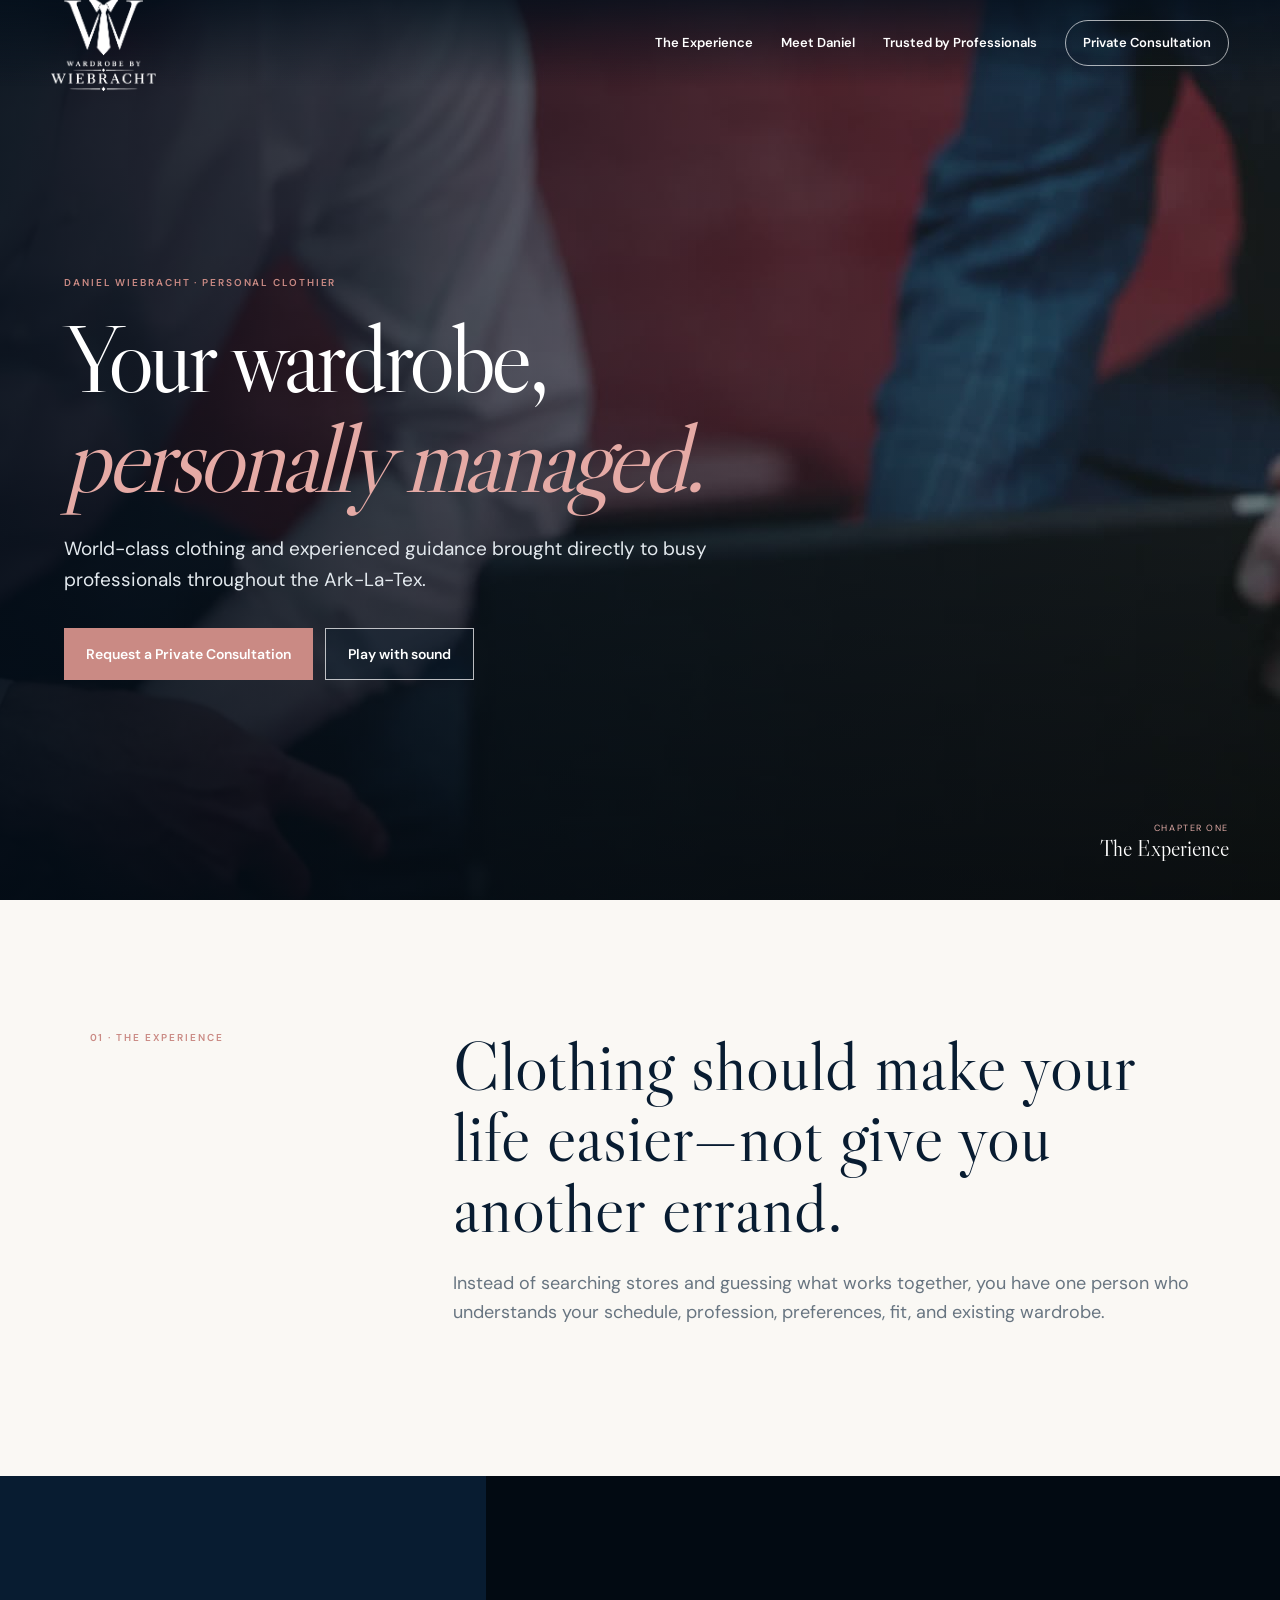
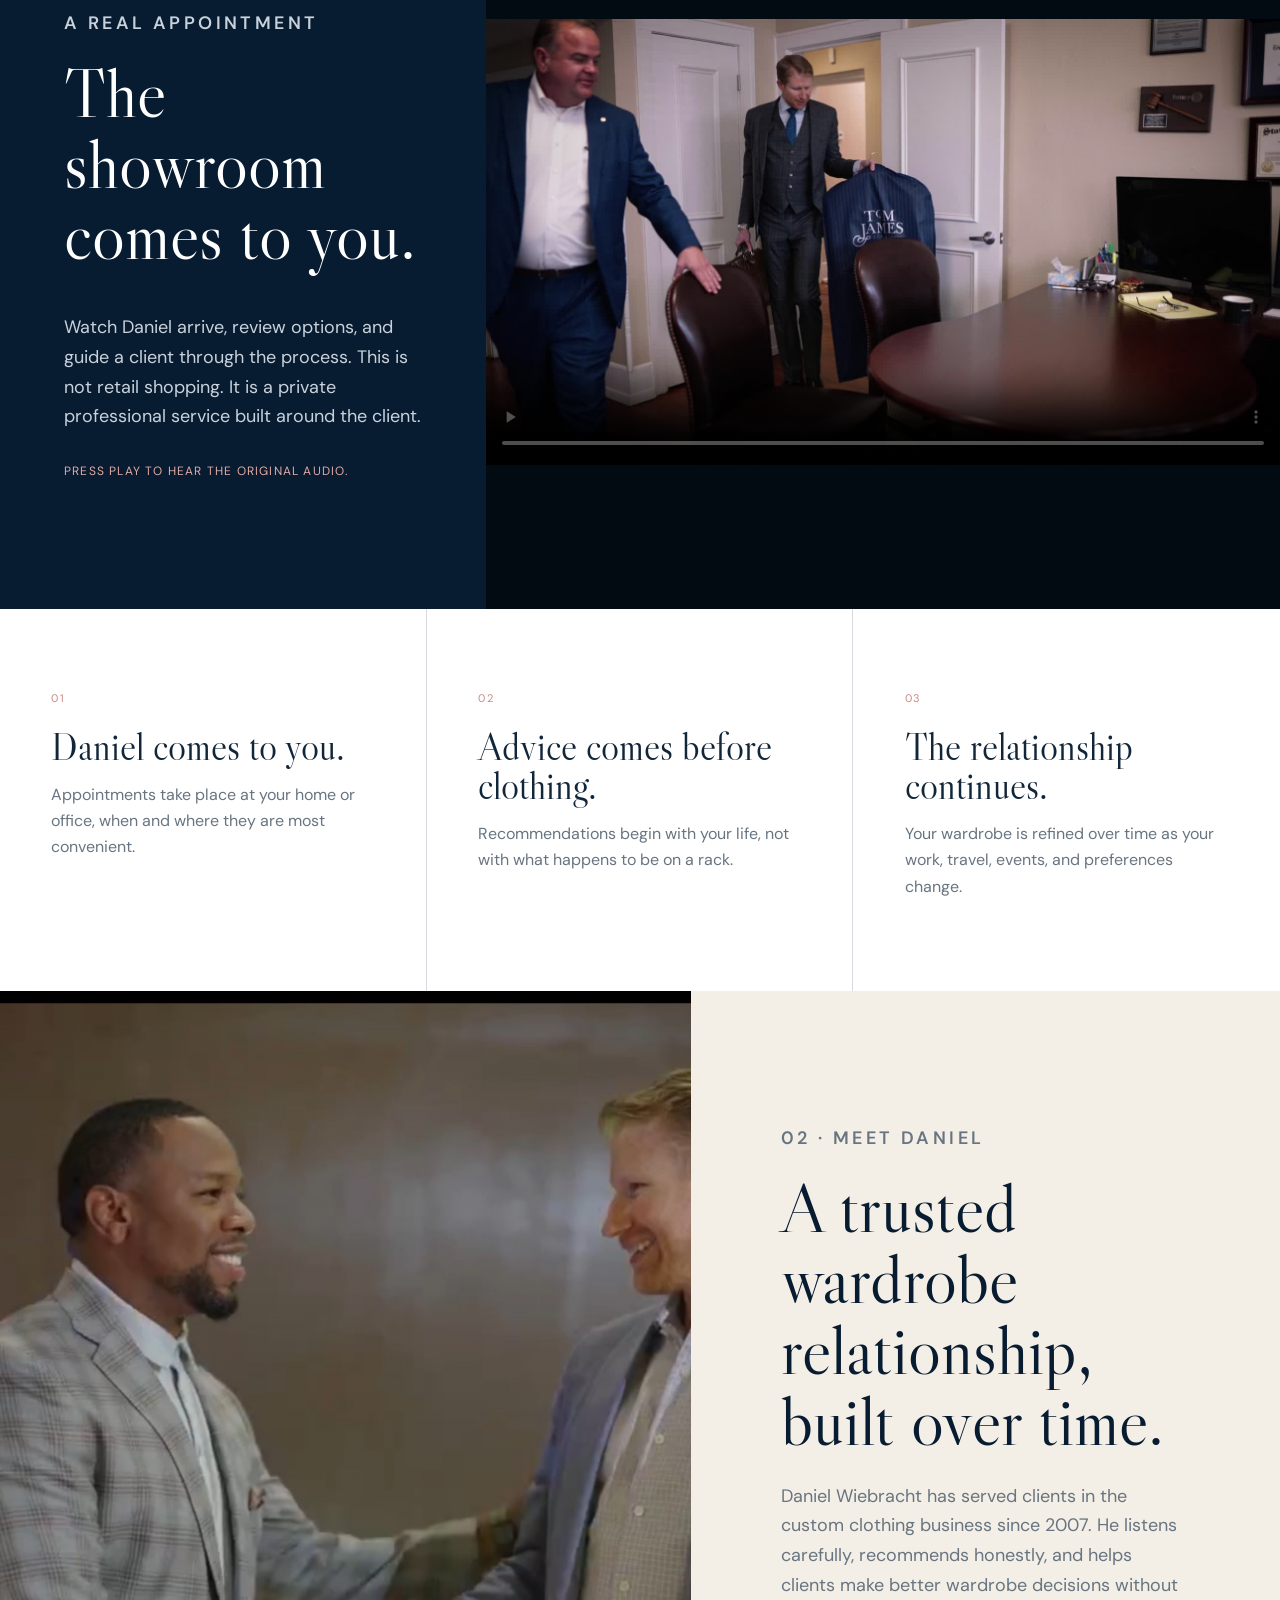
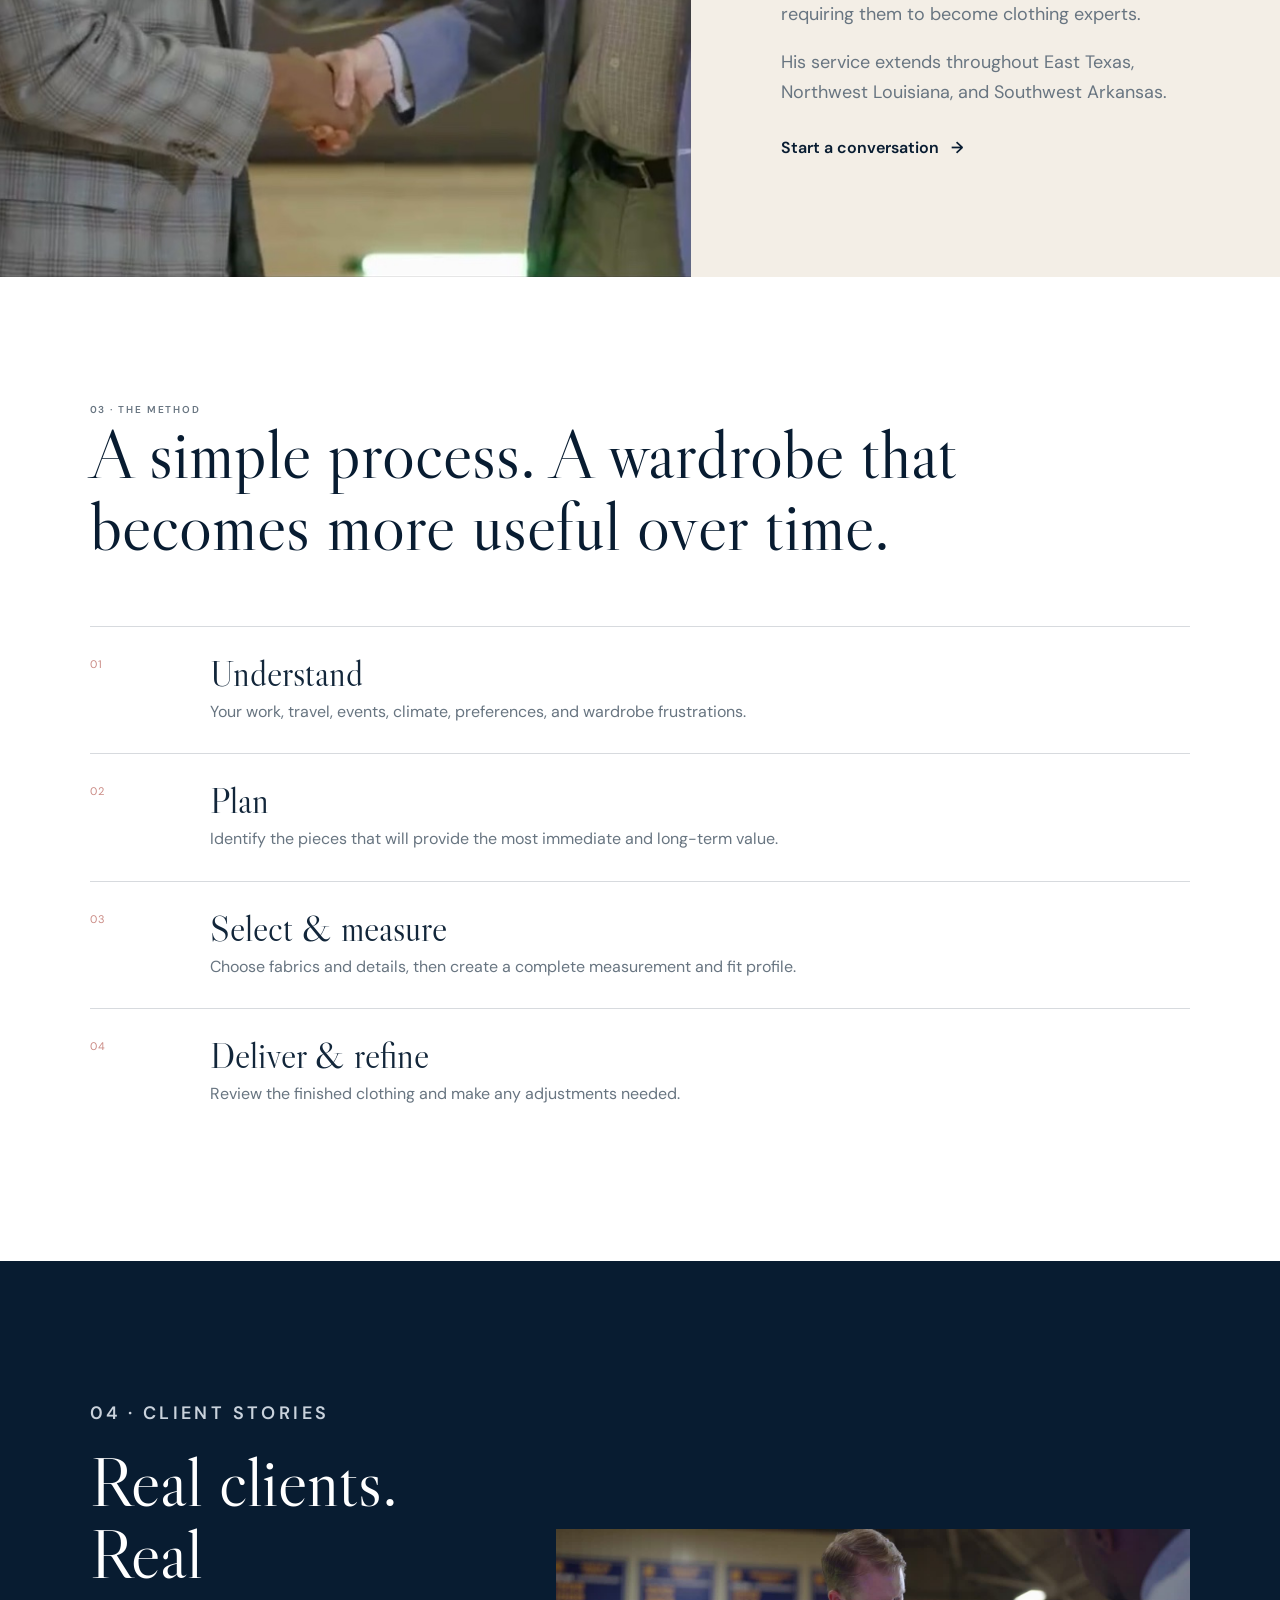
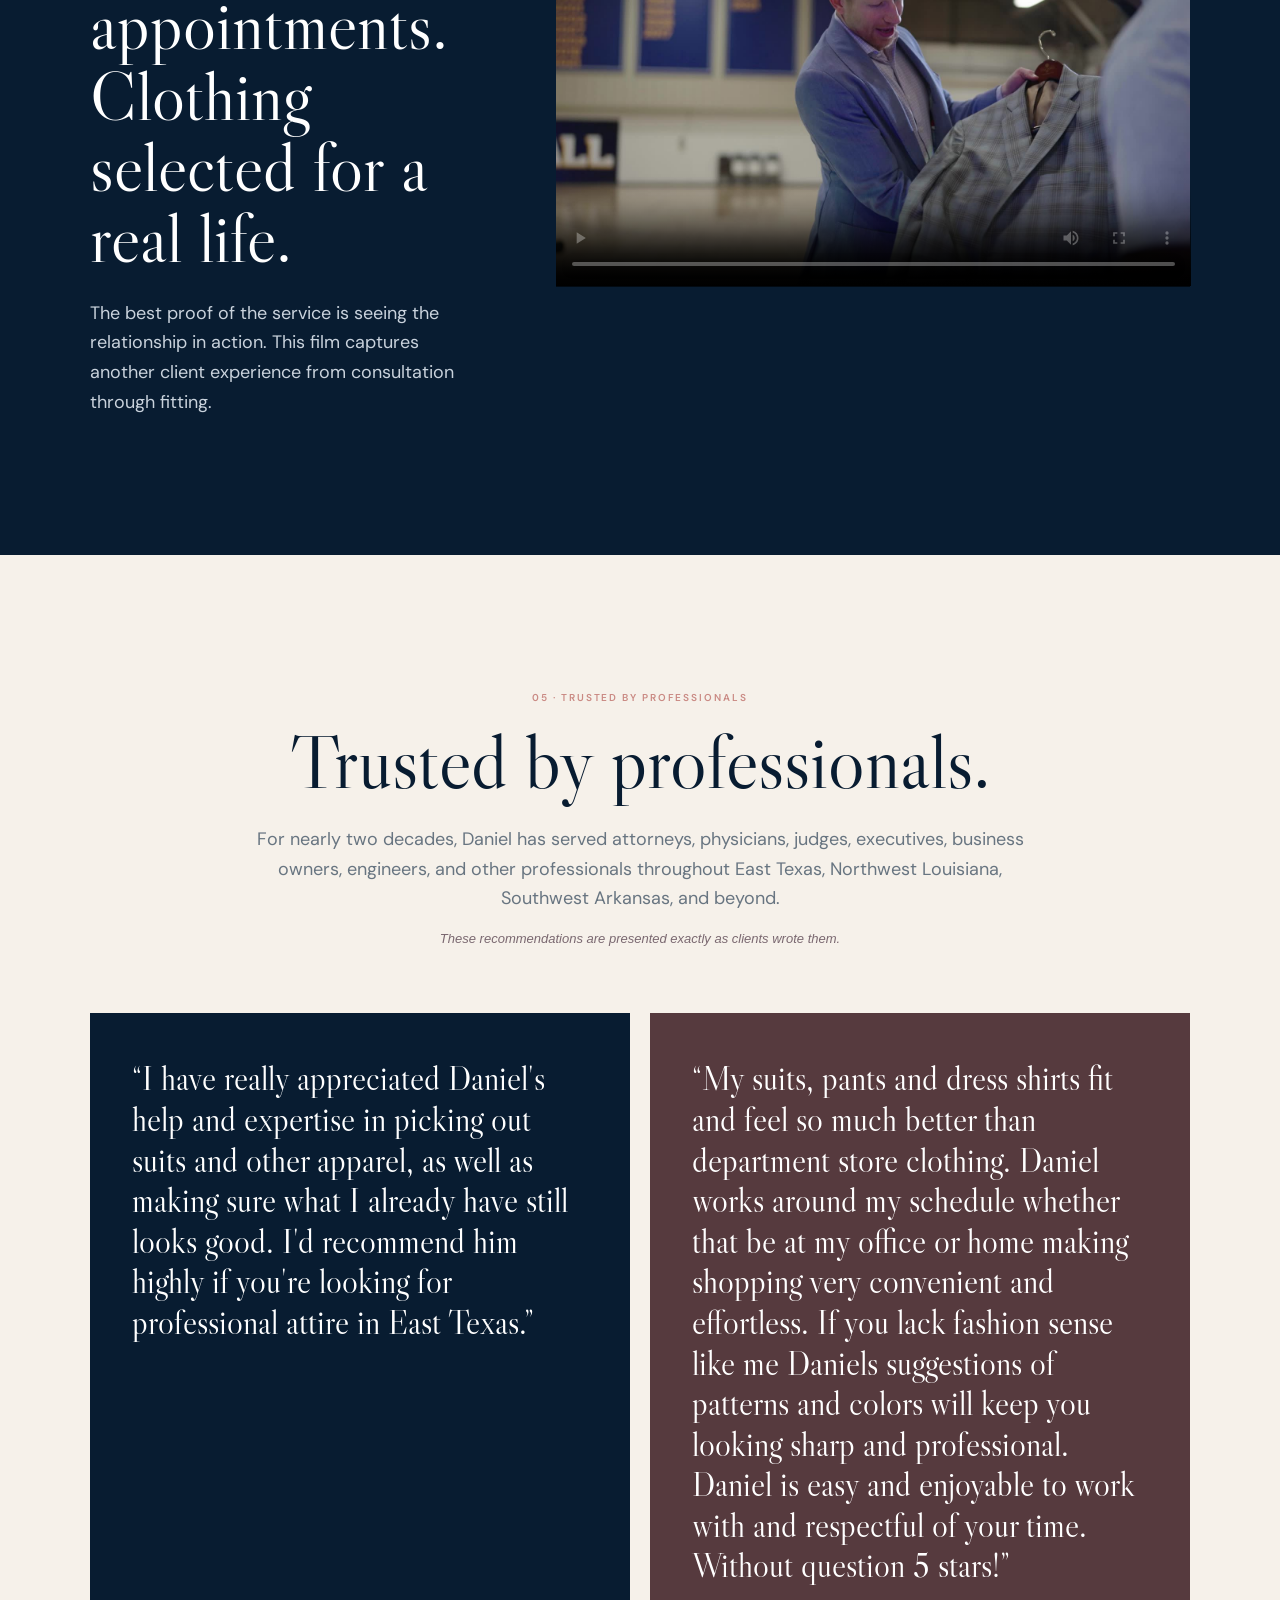
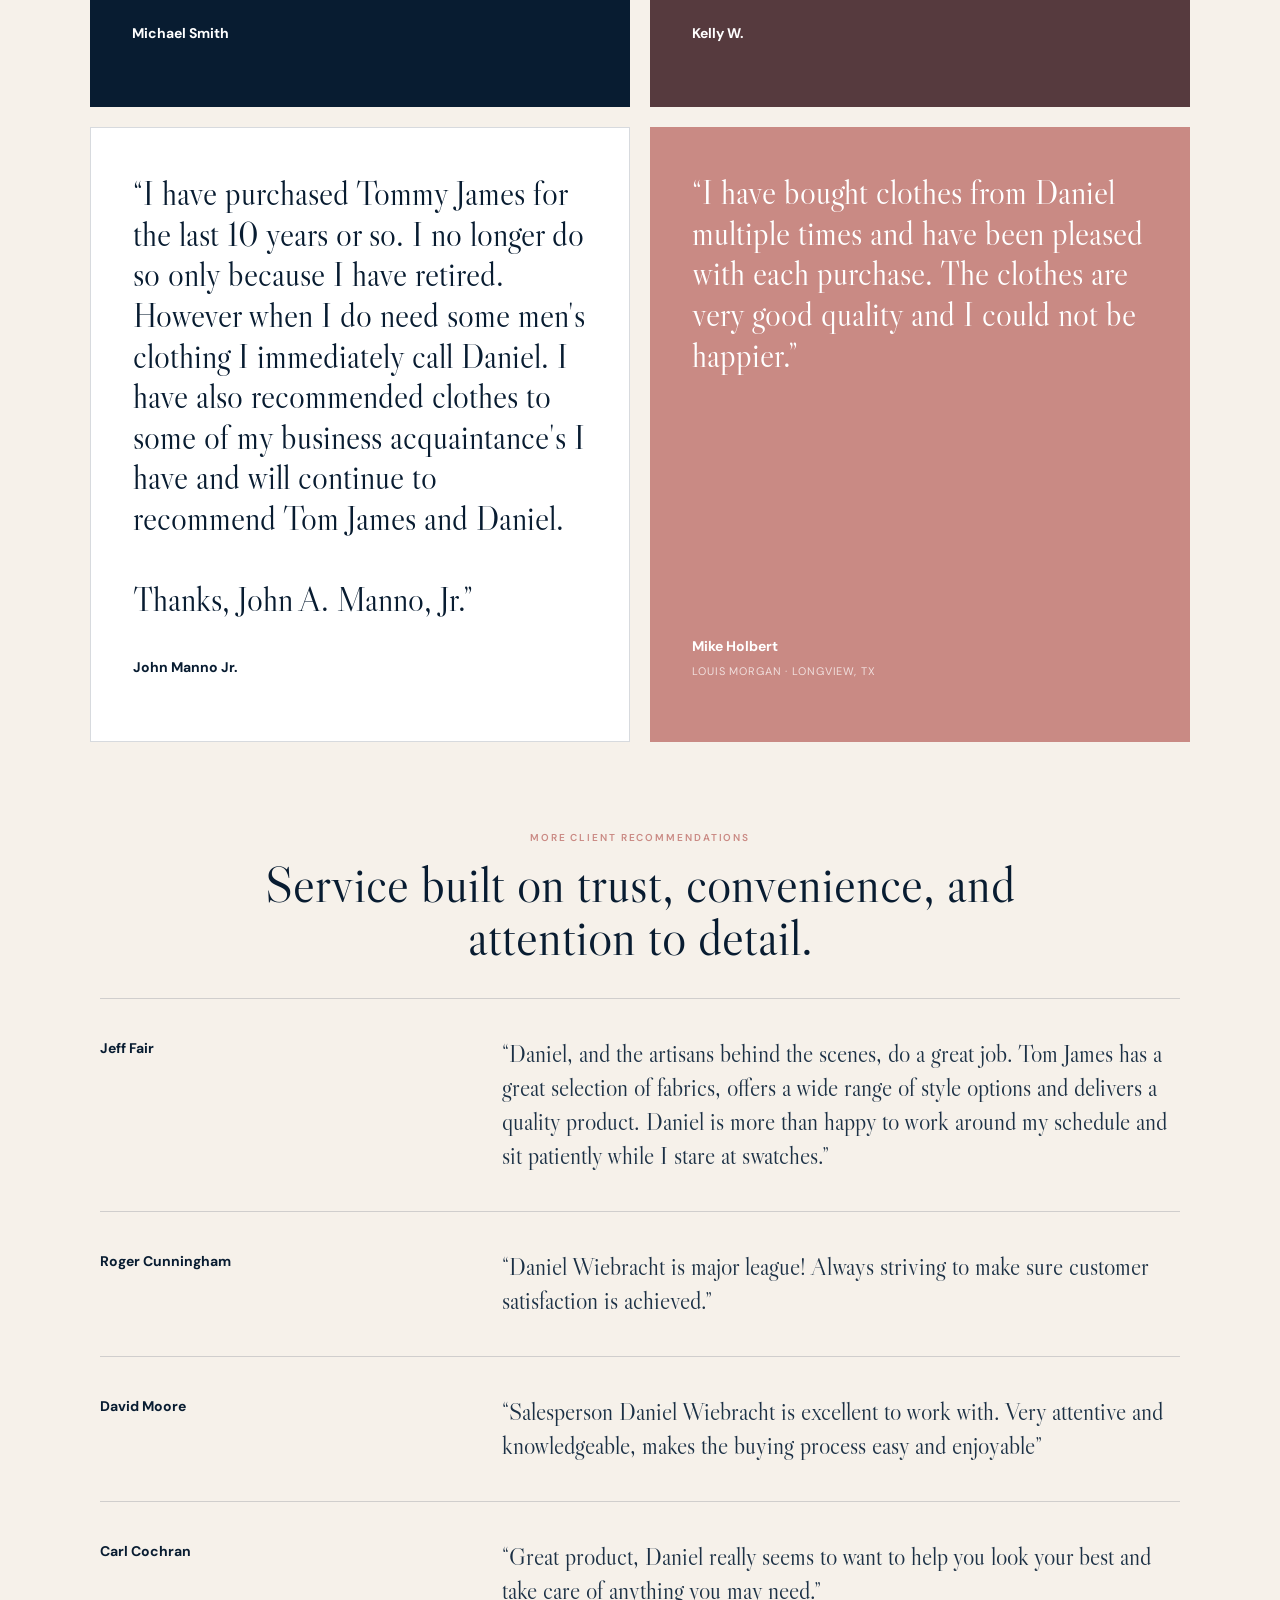
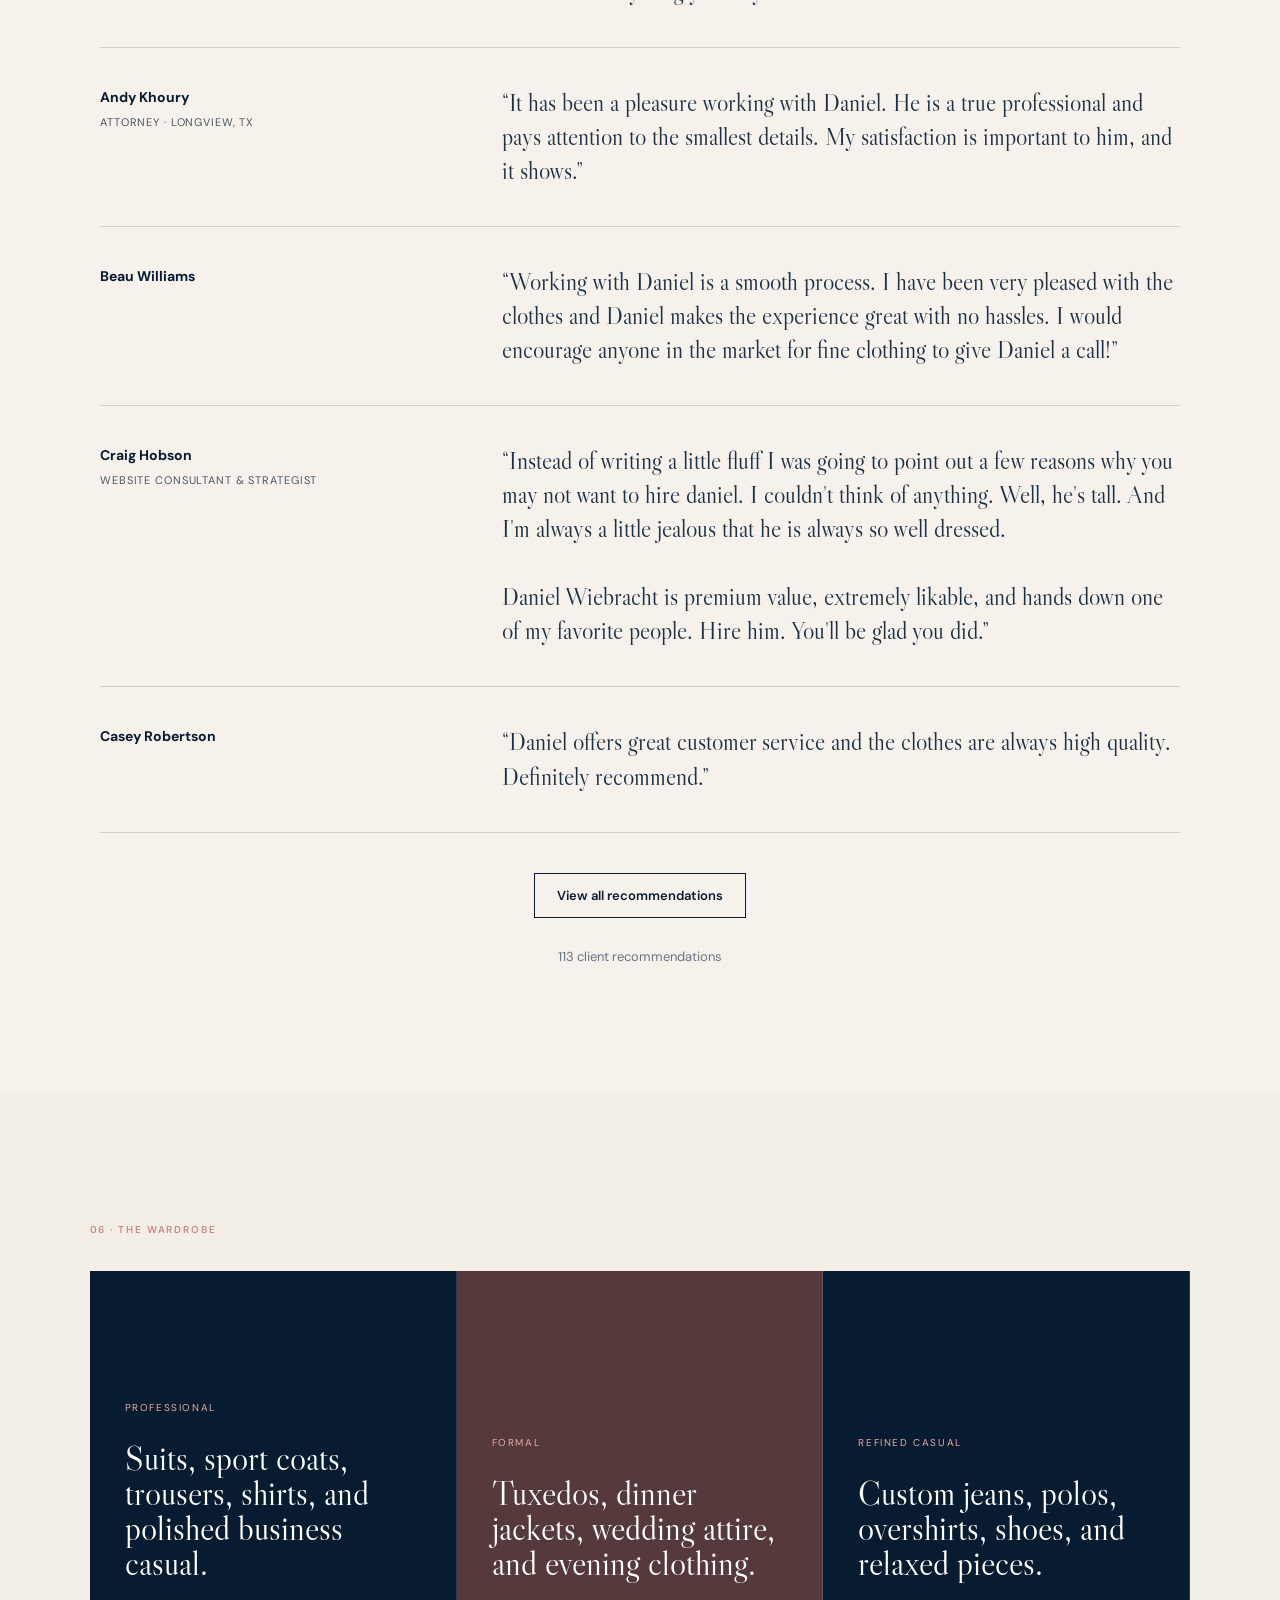
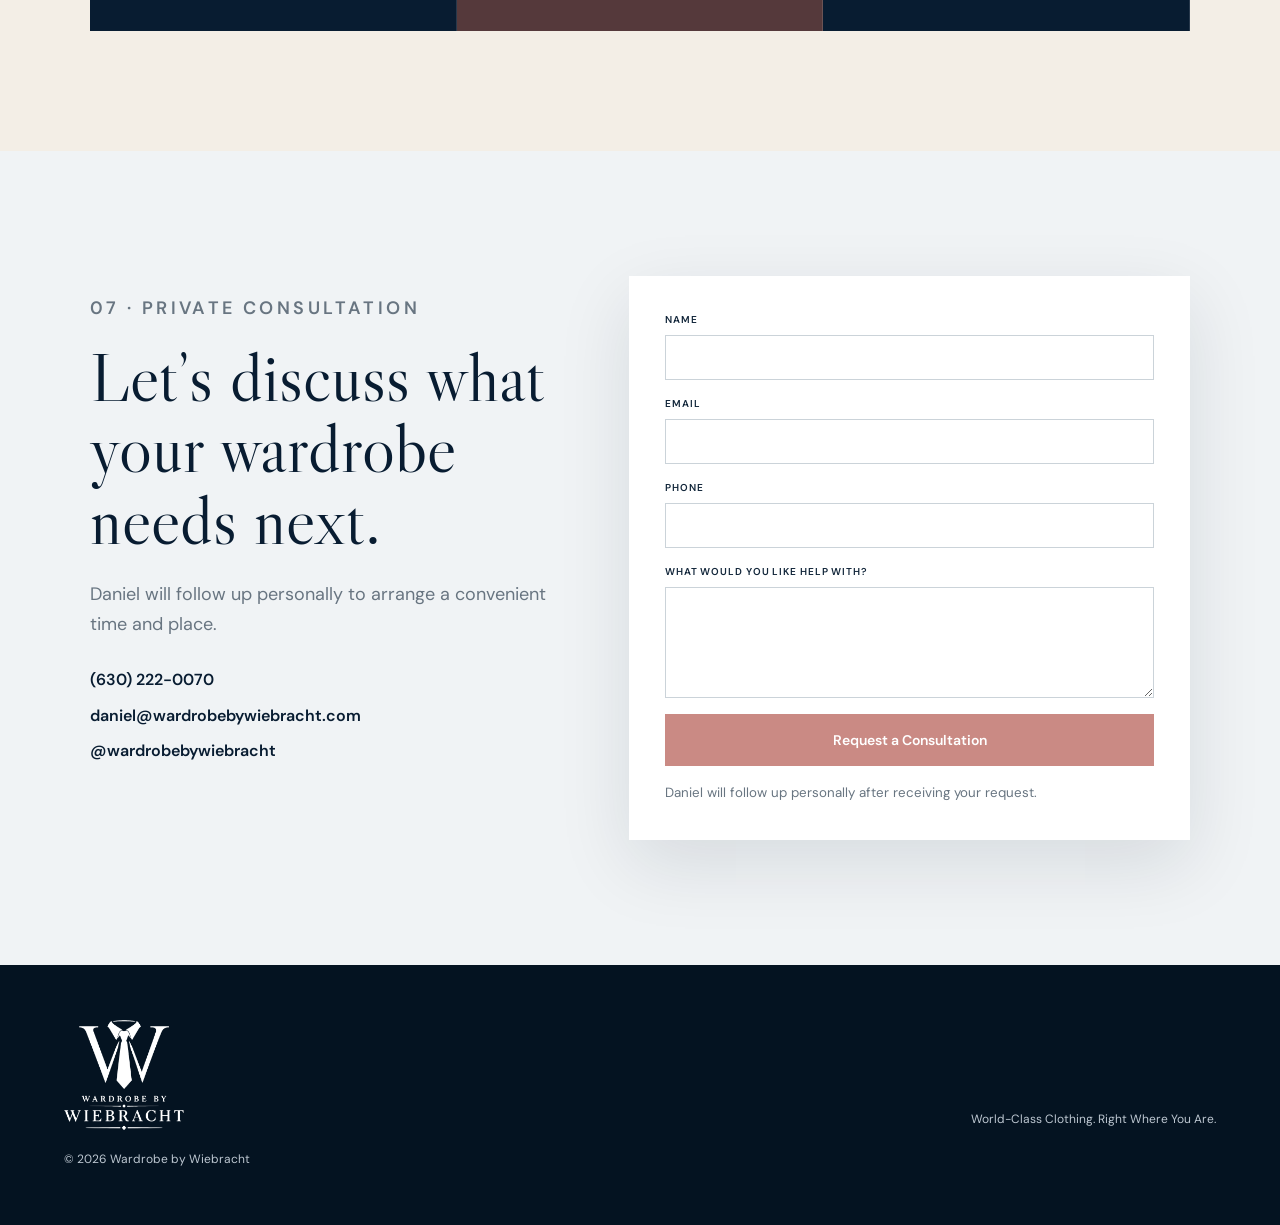
==== commit d1e63787: "Update index.html Connect consultation form to Formspree" ====
--- a/index.html
+++ b/index.html
@@ -100,8 +100,43 @@
     </section>
 
     <section class="contact" id="contact">
-      <div class="contact-copy"><p class="chapter-label">07 · Private Consultation</p><h2>Let’s discuss what your wardrobe needs next.</h2><p>Daniel will follow up personally to arrange a convenient time and place.</p><div class="contact-links"><a href="tel:+16302220070">(630) 222-0070</a><a href="mailto:daniel@wardrobebywiebracht.com">daniel@wardrobebywiebracht.com</a><a href="https://www.facebook.com/wardrobebywiebracht" target="_blank" rel="noopener">@wardrobebywiebracht</a></div></div>
-      <form action="mailto:daniel@wardrobebywiebracht.com" method="post" enctype="text/plain"><label>Name<input name="Name" required></label><label>Email<input name="Email" type="email" required></label><label>Phone<input name="Phone" type="tel"></label><label>What would you like help with?<textarea name="Message" rows="5" required></textarea></label><button class="button button-solid" type="submit">Request a Consultation</button><small>This preview opens the visitor’s email application. A direct online form will replace it before launch.</small></form>
+      <div class="contact-copy">
+        <p class="chapter-label">07 · Private Consultation</p>
+        <h2>Let’s discuss what your wardrobe needs next.</h2>
+        <p>Daniel will follow up personally to arrange a convenient time and place.</p>
+        <div class="contact-links">
+          <a href="tel:+16302220070">(630) 222-0070</a>
+          <a href="mailto:daniel@wardrobebywiebracht.com">daniel@wardrobebywiebracht.com</a>
+          <a href="https://www.facebook.com/wardrobebywiebracht" target="_blank" rel="noopener">@wardrobebywiebracht</a>
+        </div>
+      </div>
+
+      <form action="https://formspree.io/f/xbdnoyje" method="POST">
+        <label>
+          Name
+          <input name="Name" required>
+        </label>
+
+        <label>
+          Email
+          <input name="Email" type="email" required>
+        </label>
+
+        <label>
+          Phone
+          <input name="Phone" type="tel">
+        </label>
+
+        <label>
+          What would you like help with?
+          <textarea name="Message" rows="5" required></textarea>
+        </label>
+
+        <input type="hidden" name="_subject" value="New Wardrobe by Wiebracht inquiry">
+
+        <button class="button button-solid" type="submit">Request a Consultation</button>
+        <small>Daniel will follow up personally after receiving your request.</small>
+      </form>
     </section>
   </main>
 
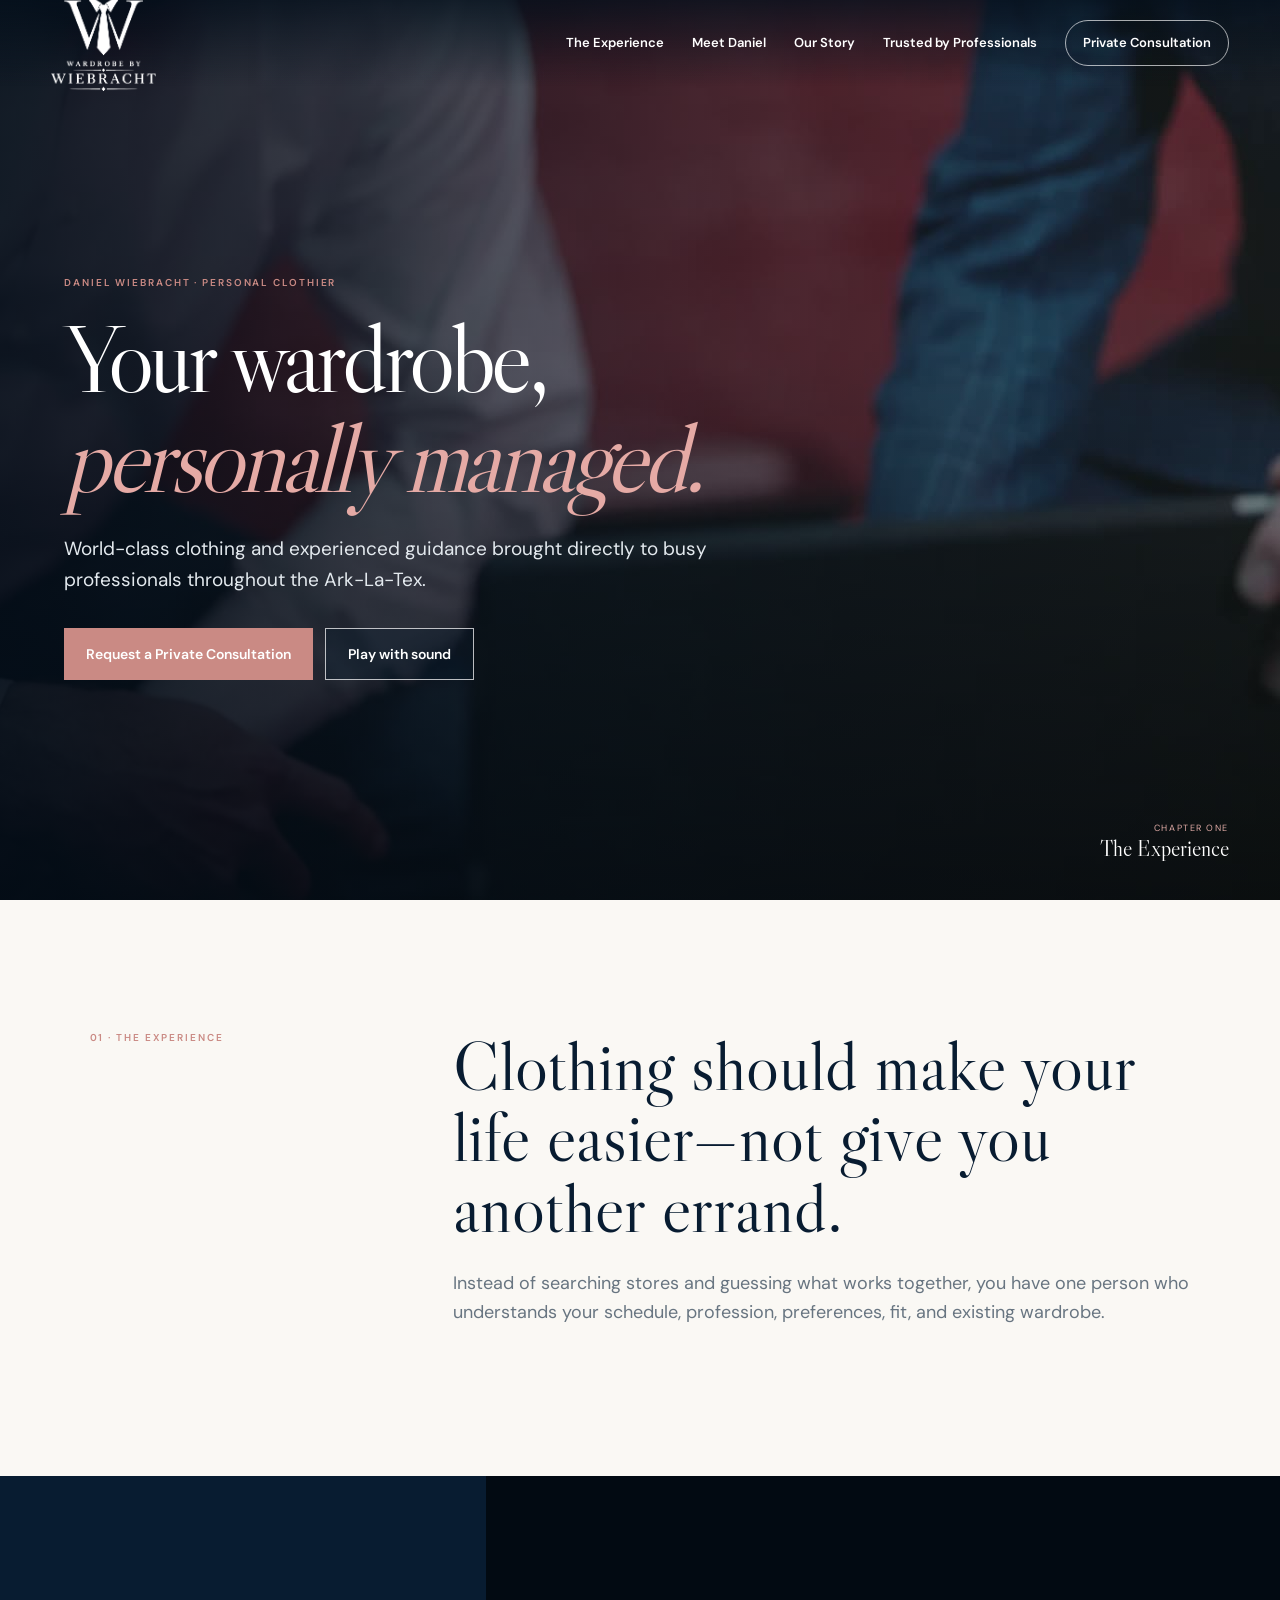
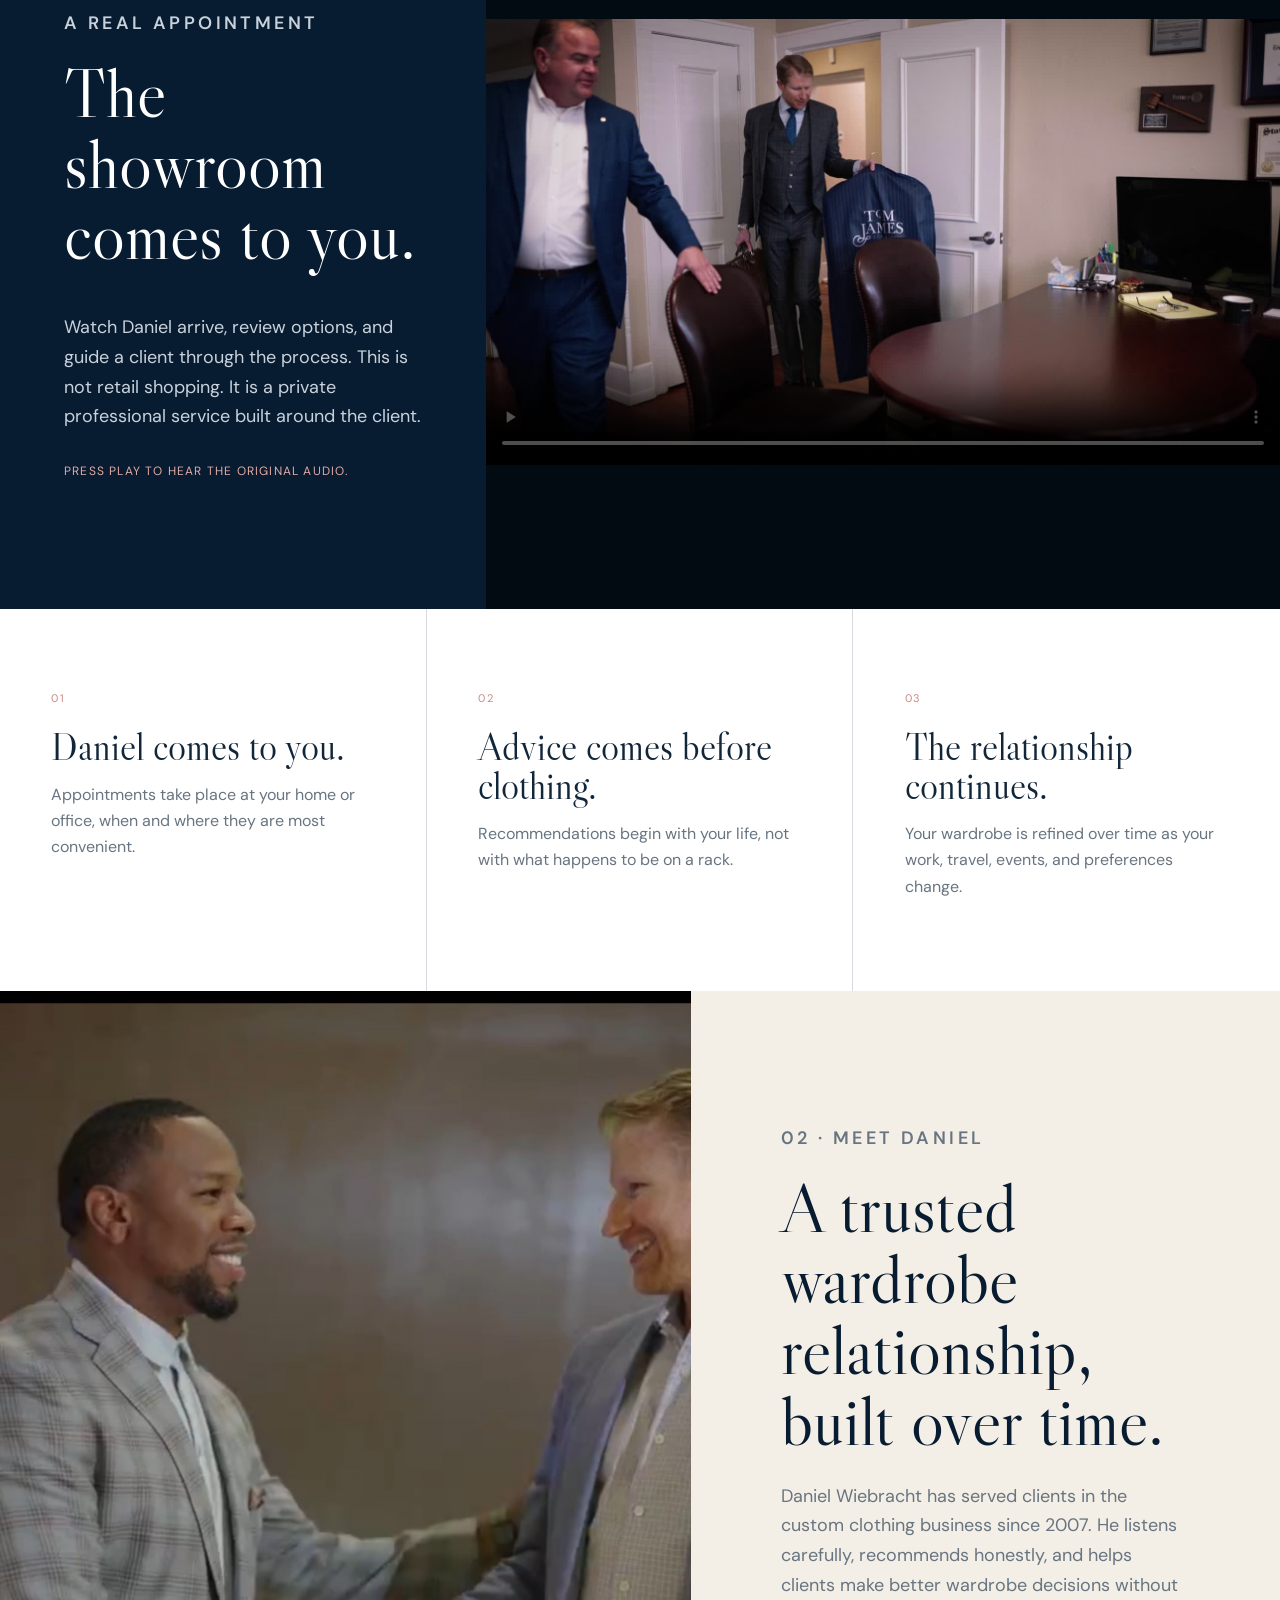
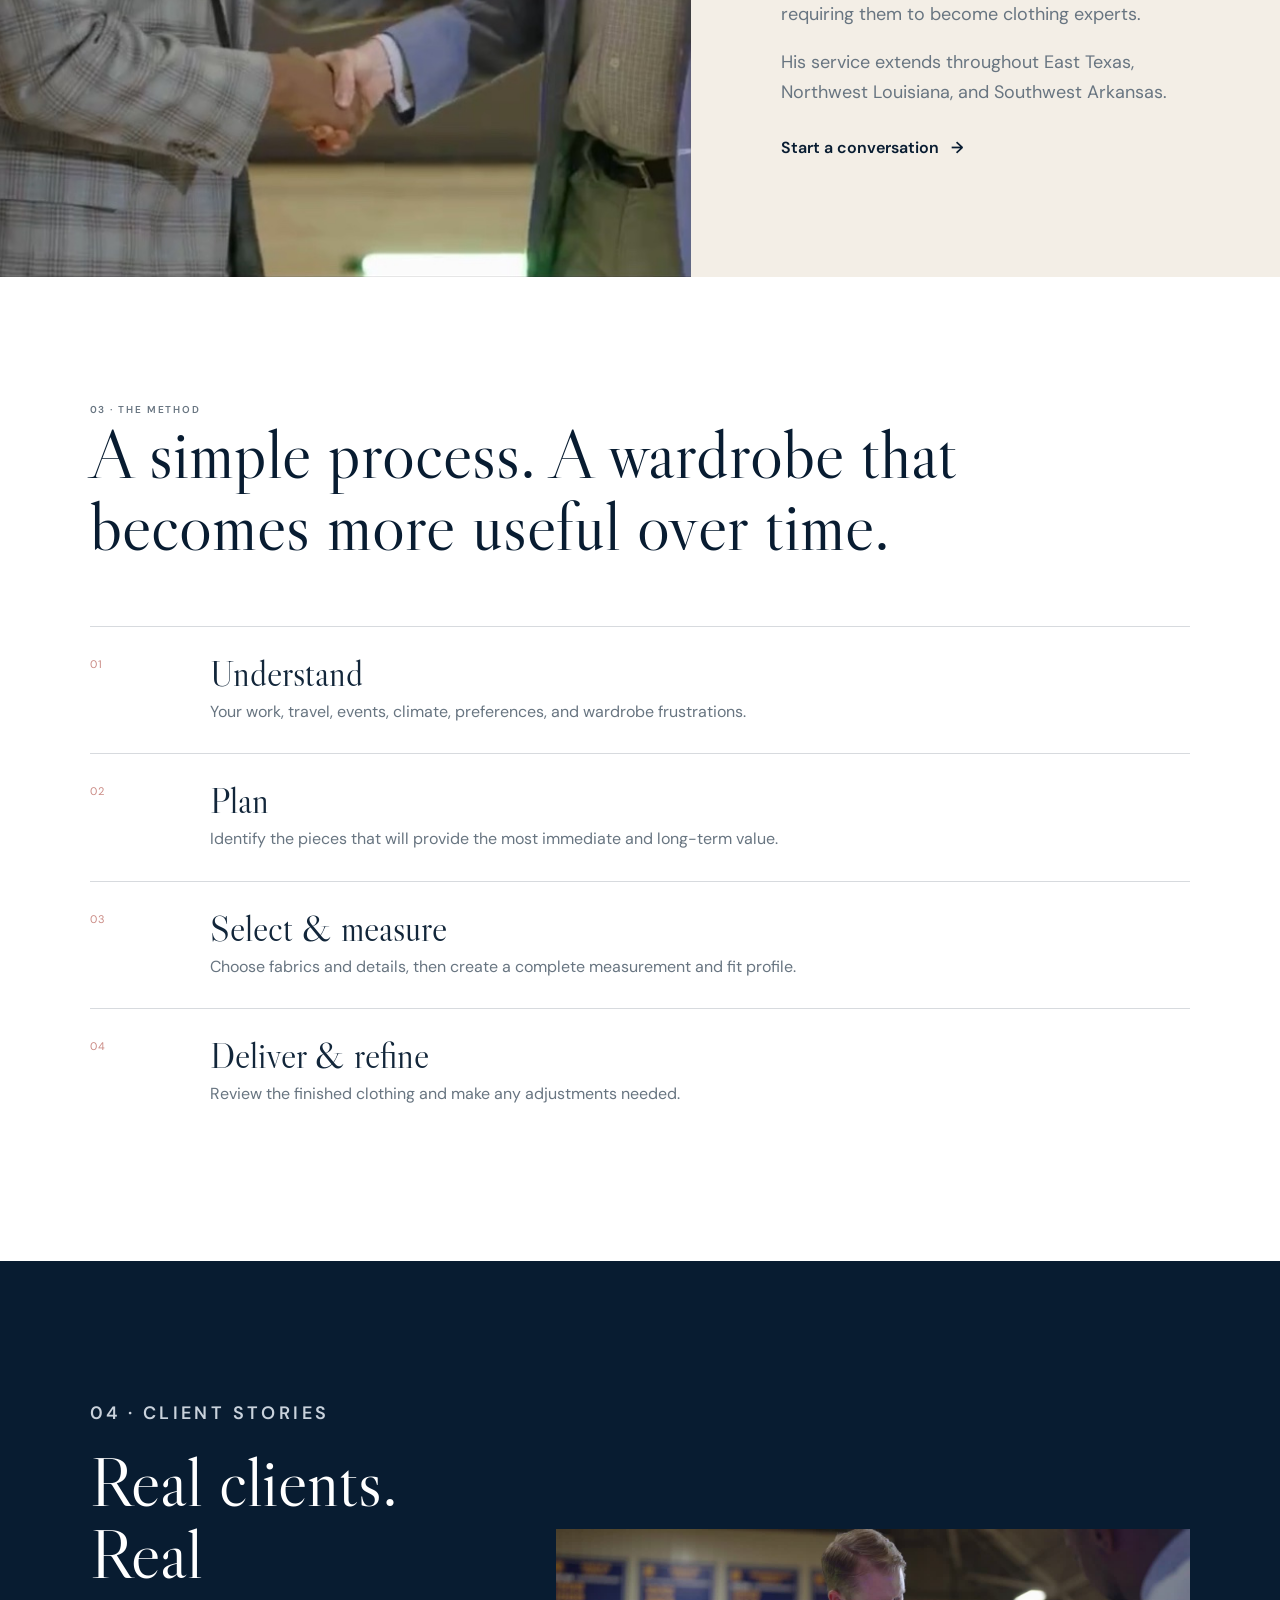
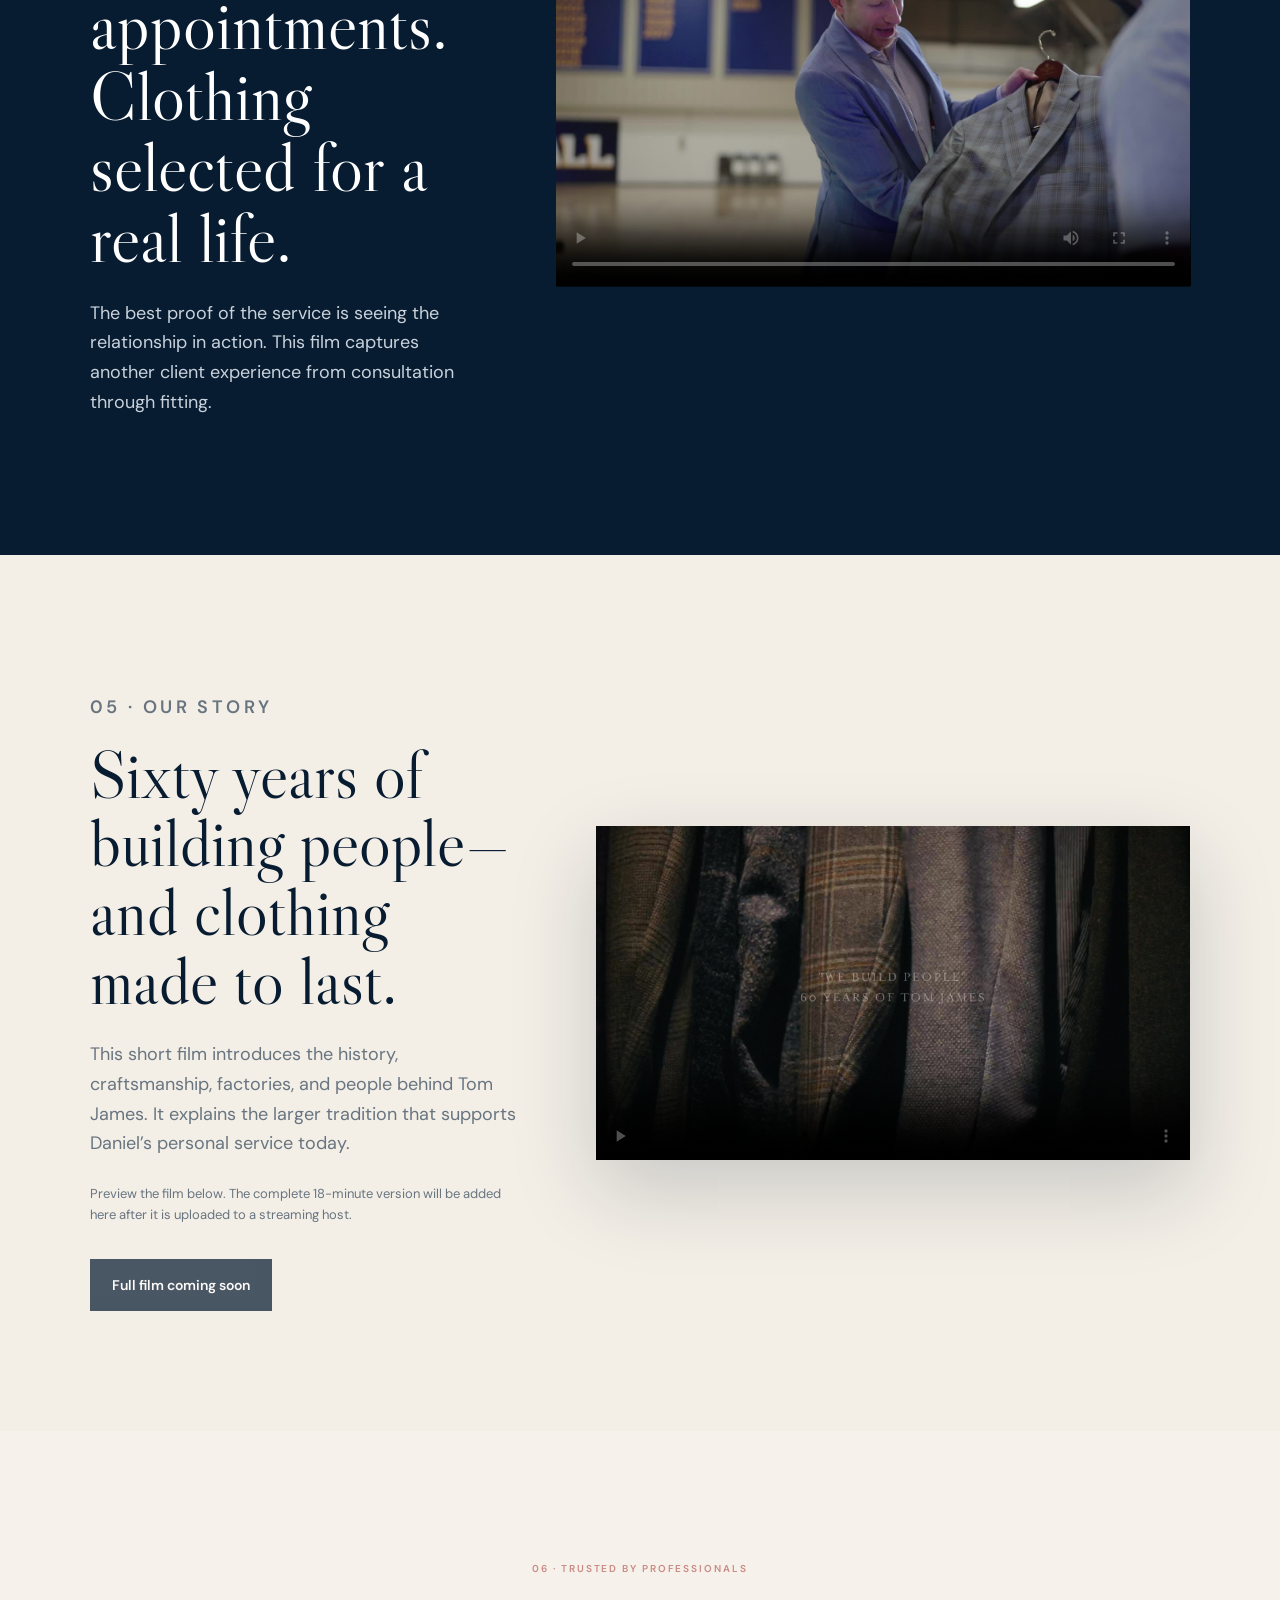
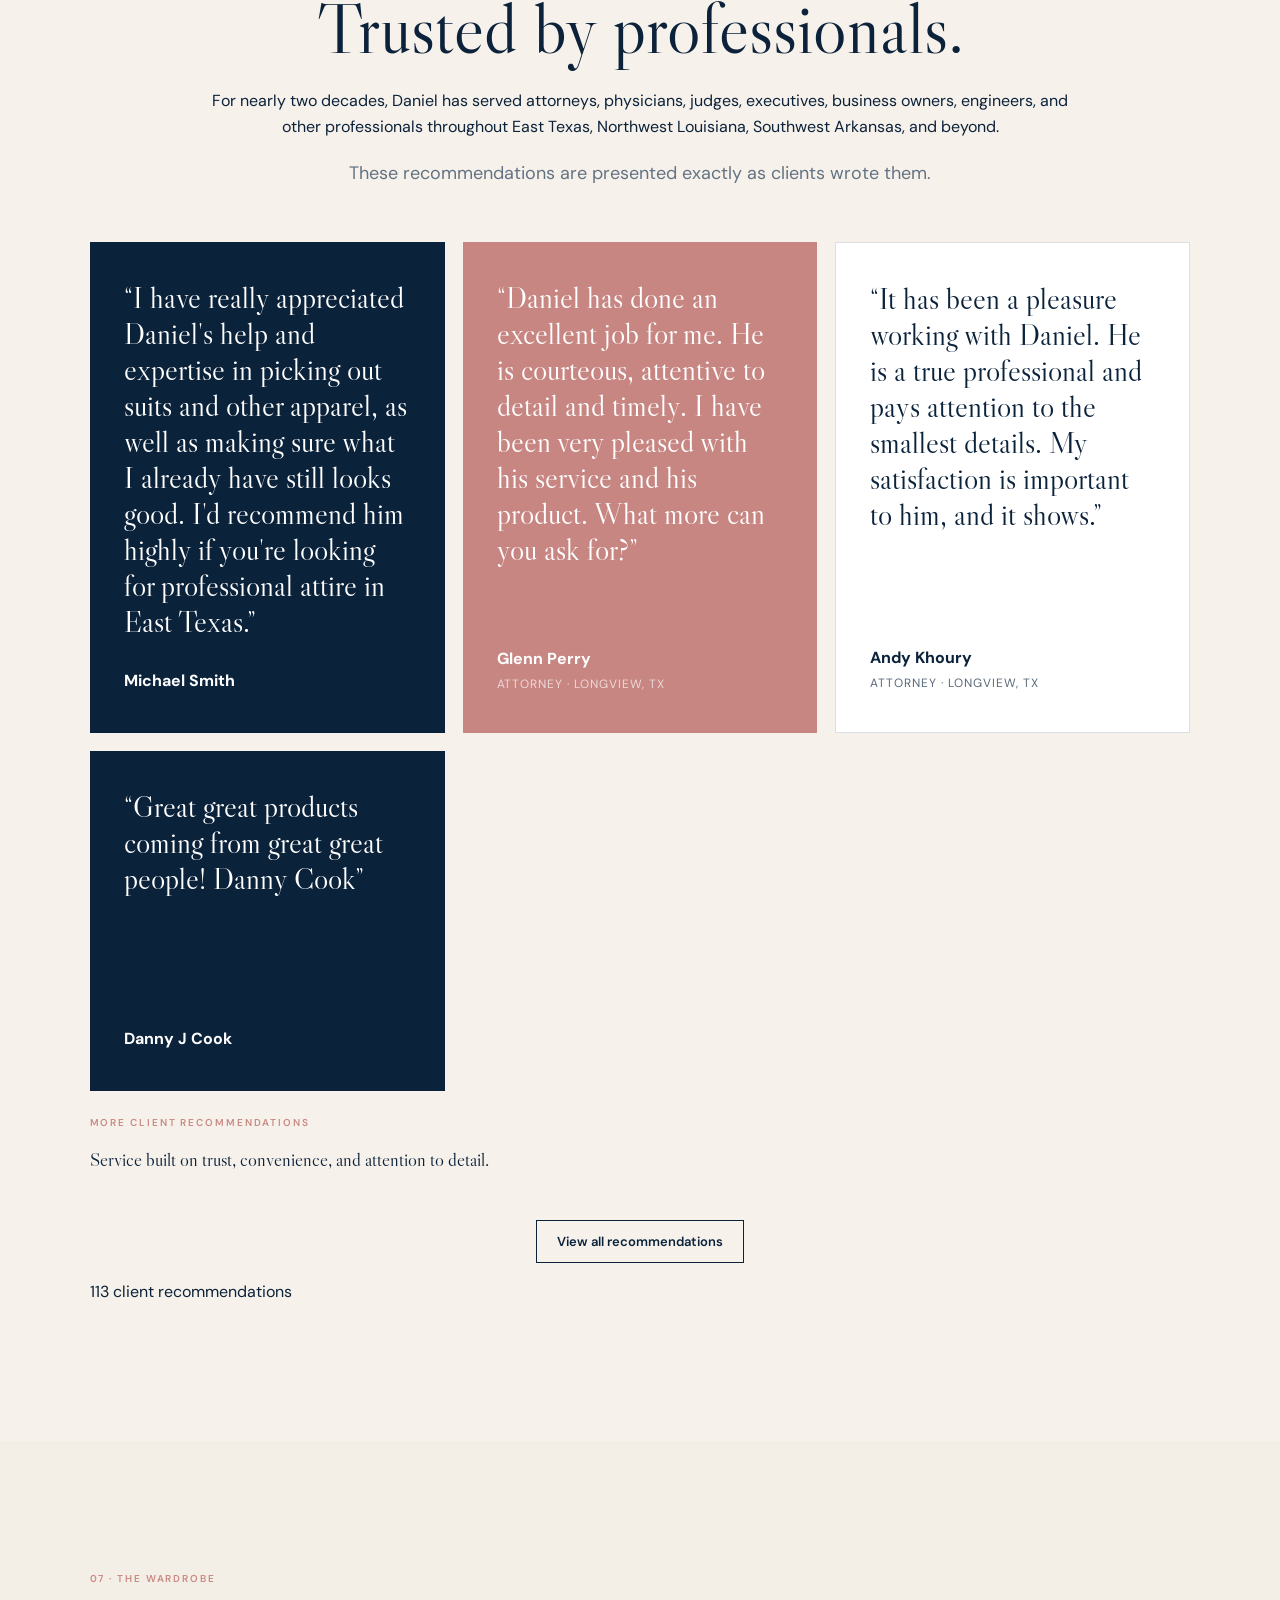
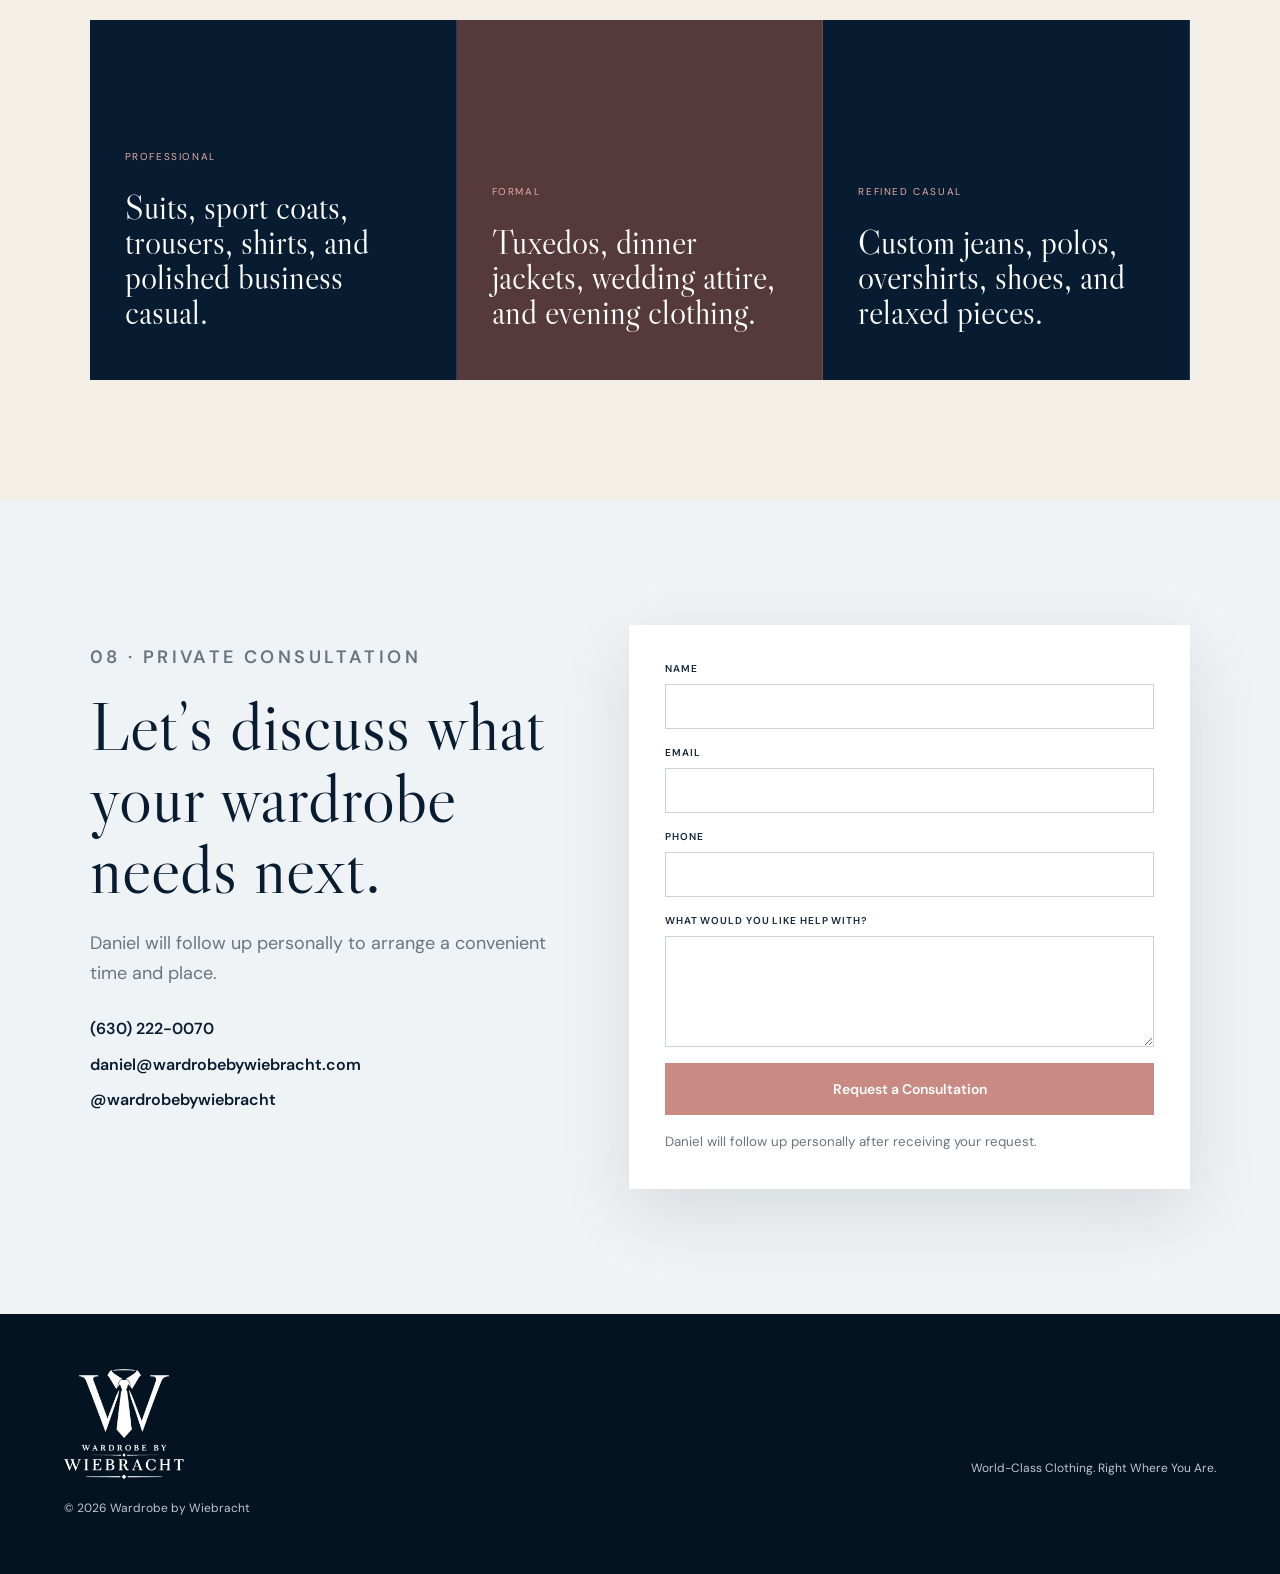
==== commit 37feb7b9: "Add Our Story film section" ====
--- a/index.html
+++ b/index.html
@@ -17,6 +17,7 @@
     <nav id="site-nav">
       <a href="#experience">The Experience</a>
       <a href="#meet-daniel">Meet Daniel</a>
+      <a href="#our-story">Our Story</a>
       <a href="#reviews">Trusted by Professionals</a>
       <a class="nav-cta" href="#contact">Private Consultation</a>
     </nav>
@@ -74,9 +75,25 @@
       <div class="story-video"><video controls playsinline preload="metadata" poster="assets/fitting.jpg"><source src="assets/client-story.mp4" type="video/mp4"></video></div>
     </section>
 
+
+    <section class="legacy-story" id="our-story">
+      <div class="legacy-story-copy">
+        <p class="chapter-label">05 · Our Story</p>
+        <h2>Sixty years of building people—and clothing made to last.</h2>
+        <p>This short film introduces the history, craftsmanship, factories, and people behind Tom James. It explains the larger tradition that supports Daniel’s personal service today.</p>
+        <p class="legacy-story-note">Preview the film below. The complete 18-minute version will be added here after it is uploaded to a streaming host.</p>
+        <a class="button legacy-film-button is-pending" href="#" aria-disabled="true" onclick="return false;">Full film coming soon</a>
+      </div>
+      <div class="legacy-story-media">
+        <video controls playsinline preload="metadata" poster="assets/tj-60th-poster.jpg">
+          <source src="assets/tj-60th-trailer.mp4" type="video/mp4">
+        </video>
+      </div>
+    </section>
+
     <section class="reviews" id="reviews">
       <div class="reviews-heading">
-        <p class="chapter-label">05 · Trusted by Professionals</p>
+        <p class="chapter-label">06 · Trusted by Professionals</p>
         <h2>Trusted by professionals.</h2>
         <p>For nearly two decades, Daniel has served attorneys, physicians, judges, executives, business owners, engineers, and other professionals throughout East Texas, Northwest Louisiana, Southwest Arkansas, and beyond.</p>
         <p class="reviews-note">These recommendations are presented exactly as clients wrote them.</p>
@@ -95,13 +112,13 @@
     </section>
 
     <section class="wardrobe-types">
-      <p class="chapter-label">06 · The Wardrobe</p>
+      <p class="chapter-label">07 · The Wardrobe</p>
       <div class="type-grid"><article><p>Professional</p><h3>Suits, sport coats, trousers, shirts, and polished business casual.</h3></article><article><p>Formal</p><h3>Tuxedos, dinner jackets, wedding attire, and evening clothing.</h3></article><article><p>Refined Casual</p><h3>Custom jeans, polos, overshirts, shoes, and relaxed pieces.</h3></article></div>
     </section>
 
     <section class="contact" id="contact">
       <div class="contact-copy">
-        <p class="chapter-label">07 · Private Consultation</p>
+        <p class="chapter-label">08 · Private Consultation</p>
         <h2>Let’s discuss what your wardrobe needs next.</h2>
         <p>Daniel will follow up personally to arrange a convenient time and place.</p>
         <div class="contact-links">
--- a/styles.css
+++ b/styles.css
@@ -3,30 +3,65 @@
 @media(max-width:850px){.site-header{height:72px}.menu-button{display:block}nav{display:none;position:absolute;top:72px;left:0;right:0;background:rgba(8,28,49,.99);padding:22px;flex-direction:column;align-items:stretch}nav.open{display:flex}.hero{min-height:700px}.hero video{object-position:60% center}.editorial-intro,.film-section,.meet,.story,.contact{grid-template-columns:1fr}.editorial-intro{gap:30px}.film-copy,.meet-copy{padding:80px 7vw}.principles,.type-grid{grid-template-columns:1fr}.principles article{border-right:0;border-bottom:1px solid var(--line)}.meet-image{min-height:450px}.story{gap:45px}.type-grid article{min-height:290px;border-right:0;border-bottom:1px solid rgba(255,255,255,.13)}footer{grid-template-columns:1fr}}
 @media(prefers-reduced-motion:reduce){html{scroll-behavior:auto}.hero video{display:none}.hero{background:url('assets/hero-poster.jpg') center/cover}.reveal{animation:none}}
 
-/* Trusted by Professionals */
-.reviews{padding:125px 7vw;background:#f6f1ea;color:var(--navy)}
-.reviews-heading{max-width:900px;margin:0 auto 64px;text-align:center}
-.reviews-heading h2{font-size:clamp(48px,6vw,82px);margin:15px 0 24px;color:var(--navy)}
-.reviews-heading>p:not(.chapter-label):not(.reviews-note){max-width:800px;margin:0 auto;color:var(--gray);font-size:18px}
-.reviews-note{margin:14px 0 0;color:#7a6870;font-size:13px;font-style:italic}
-.review-feature-grid{display:grid;grid-template-columns:repeat(2,minmax(0,1fr));gap:20px;max-width:1240px;margin:0 auto 88px}
-.review-feature{min-height:390px;padding:46px 42px;display:flex;flex-direction:column;justify-content:space-between;background:var(--navy);color:#fff}
-.review-feature:nth-child(2){background:#563a3e}.review-feature:nth-child(3){background:#fff;color:var(--navy);border:1px solid var(--line)}.review-feature:nth-child(4){background:#c98a84;color:#fff}
-.review-feature blockquote{font-family:"Libre Caslon Display",Georgia,serif;font-size:clamp(27px,2.6vw,39px);line-height:1.22;margin:0}
-.review-feature--long blockquote{font-size:clamp(23px,2.15vw,33px);line-height:1.24}
-.review-feature--extra-long blockquote{font-size:clamp(19px,1.75vw,27px);line-height:1.28}
-.review-feature--short blockquote{font-size:clamp(32px,3.2vw,48px);line-height:1.15}
-.review-attribution{display:grid;gap:4px;margin-top:35px}
-.review-attribution strong{font-size:14px}.review-attribution span{font-size:11px;letter-spacing:.08em;text-transform:uppercase;opacity:.72}
-.recommendations-heading{max-width:850px;margin:0 auto 34px;text-align:center}
-.recommendations-heading h3{font-size:clamp(34px,4vw,52px);margin:12px 0 0;color:var(--navy)}
-.review-list{max-width:1080px;margin:0 auto;border-top:1px solid var(--line)}
-.review-list article{display:none;grid-template-columns:minmax(180px,.34fr) minmax(0,.66fr);gap:52px;padding:38px 0;border-bottom:1px solid var(--line)}
-.review-list article.is-visible{display:grid}
-.review-list blockquote{font-family:"Libre Caslon Display",Georgia,serif;font-size:24px;line-height:1.42;margin:0;color:#1b3045}
-.review-list .review-attribution{margin:0;align-content:start}
-.review-toggle{display:block;margin:40px auto 0;padding:15px 22px;background:transparent;border:1px solid var(--navy);color:var(--navy);font:600 13px/1 "DM Sans",sans-serif;cursor:pointer;transition:.2s}
-.review-toggle:hover,.review-toggle:focus-visible{background:var(--navy);color:#fff}
-.review-status{text-align:center;color:var(--gray);font-size:13px;margin:28px 0 0}
-.review-status:empty{display:none}
-@media(max-width:900px){.reviews{padding:90px 24px}.review-feature-grid{grid-template-columns:1fr;margin-bottom:65px}.review-feature{min-height:290px;padding:34px 30px}.review-list article{grid-template-columns:1fr;gap:18px;padding:32px 0}.review-list blockquote{font-size:22px}}
+.reviews{padding:120px 7vw;background:#f6f1ea;color:#0c223a}
+.reviews-heading{max-width:860px;margin:0 auto 54px;text-align:center}
+.reviews-heading h2{font-family:"Libre Caslon Display",serif;font-size:clamp(44px,5.5vw,76px);line-height:1.03;margin:16px 0 22px;font-weight:400}
+.reviews-heading>p:last-child{color:#647384;font-size:18px}
+.review-feature-grid{display:grid;grid-template-columns:repeat(3,1fr);gap:18px;max-width:1240px;margin:0 auto 24px}
+.review-feature{background:#0b223b;color:#fff;padding:38px 34px;min-height:340px;display:flex;flex-direction:column;justify-content:space-between}
+.review-feature:nth-child(2){background:#c78682}.review-feature:nth-child(3){background:#fff;color:#0b223b;border:1px solid rgba(11,34,59,.14)}
+.review-feature blockquote{font-family:"Libre Caslon Display",serif;font-size:30px;line-height:1.2;margin:0}
+.review-feature p,.review-list article p{display:grid;gap:2px;margin:28px 0 0}
+.review-feature span,.review-list span{font-size:12px;color:inherit;opacity:.68;text-transform:uppercase;letter-spacing:.08em}
+.review-list{display:grid;grid-template-columns:repeat(2,1fr);gap:18px;max-width:1240px;margin:18px auto 0;max-height:0;overflow:hidden;transition:max-height .8s ease}
+.review-list.open{max-height:3000px}
+.review-list article{background:#fff;padding:34px;border:1px solid rgba(11,34,59,.1)}
+.review-list blockquote{font-family:"Libre Caslon Display",serif;font-size:24px;line-height:1.4;margin:0;color:#172b40}
+.review-toggle{display:block;margin:32px auto 0;padding:14px 20px;background:transparent;border:1px solid #0b223b;color:#0b223b;font:600 13px/1 "DM Sans",sans-serif;cursor:pointer}
+.review-archive-note{text-align:center;color:#697786;font-size:13px;margin:24px 0 0}.review-archive-note code{font-size:12px}
+@media(max-width:900px){.review-feature-grid,.review-list{grid-template-columns:1fr}.review-feature{min-height:260px}.reviews{padding:86px 24px}}
+
+
+/* Tom James 60th anniversary story section */
+.legacy-story{
+  padding:120px 7vw;
+  display:grid;
+  grid-template-columns:.42fr .58fr;
+  gap:6vw;
+  align-items:center;
+  background:#f3eee6;
+}
+.legacy-story-copy h2{
+  font-size:clamp(42px,5.2vw,72px);
+  margin:0 0 25px;
+  color:var(--navy);
+}
+.legacy-story-copy>p{
+  color:var(--gray);
+  max-width:680px;
+  font-size:18px;
+}
+.legacy-story-note{
+  font-size:13px!important;
+  margin-top:24px;
+}
+.legacy-story-media{
+  background:#020a12;
+  box-shadow:0 30px 80px rgba(8,28,49,.18);
+}
+.legacy-story-media video{
+  width:100%;
+  display:block;
+}
+.legacy-film-button{
+  margin-top:20px;
+  background:var(--navy);
+  color:#fff;
+}
+.legacy-film-button.is-pending{
+  opacity:.72;
+  cursor:default;
+}
+@media(max-width:850px){
+  .legacy-story{grid-template-columns:1fr;padding:86px 24px;gap:42px}
+}
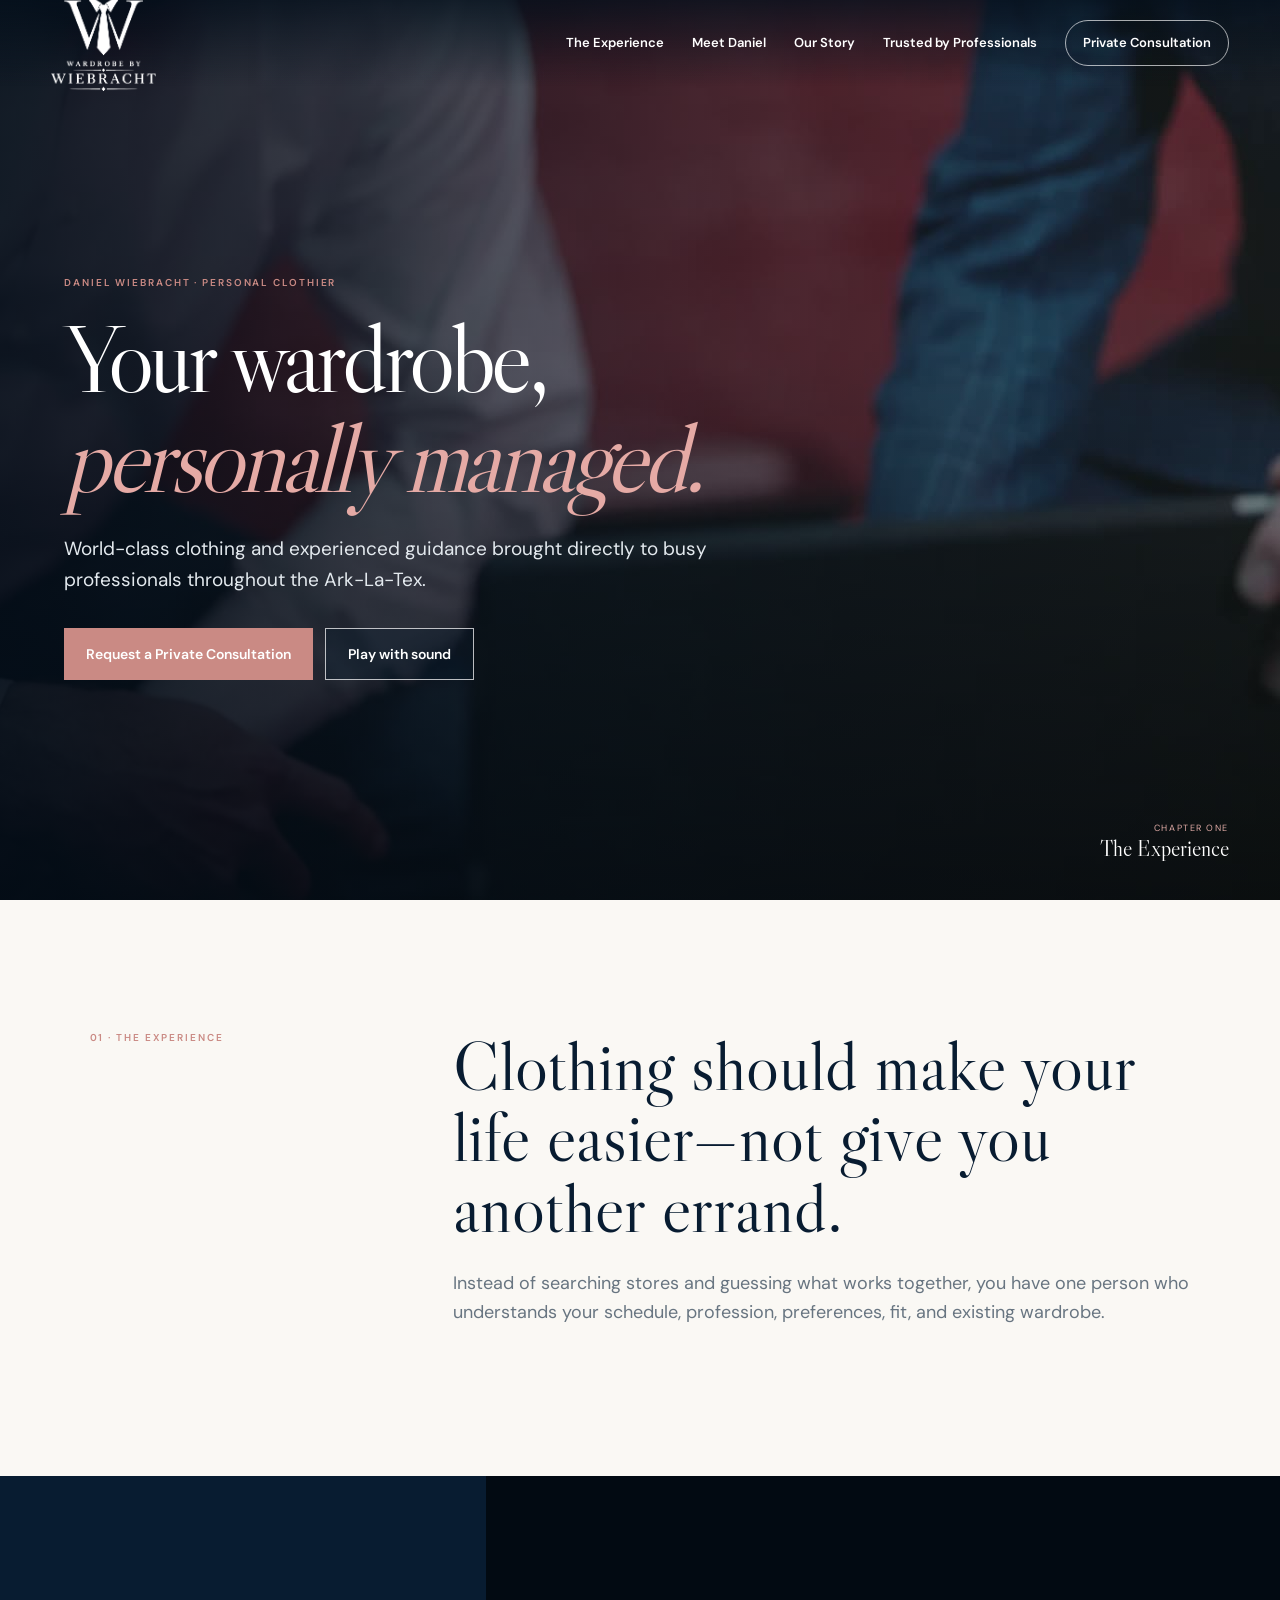
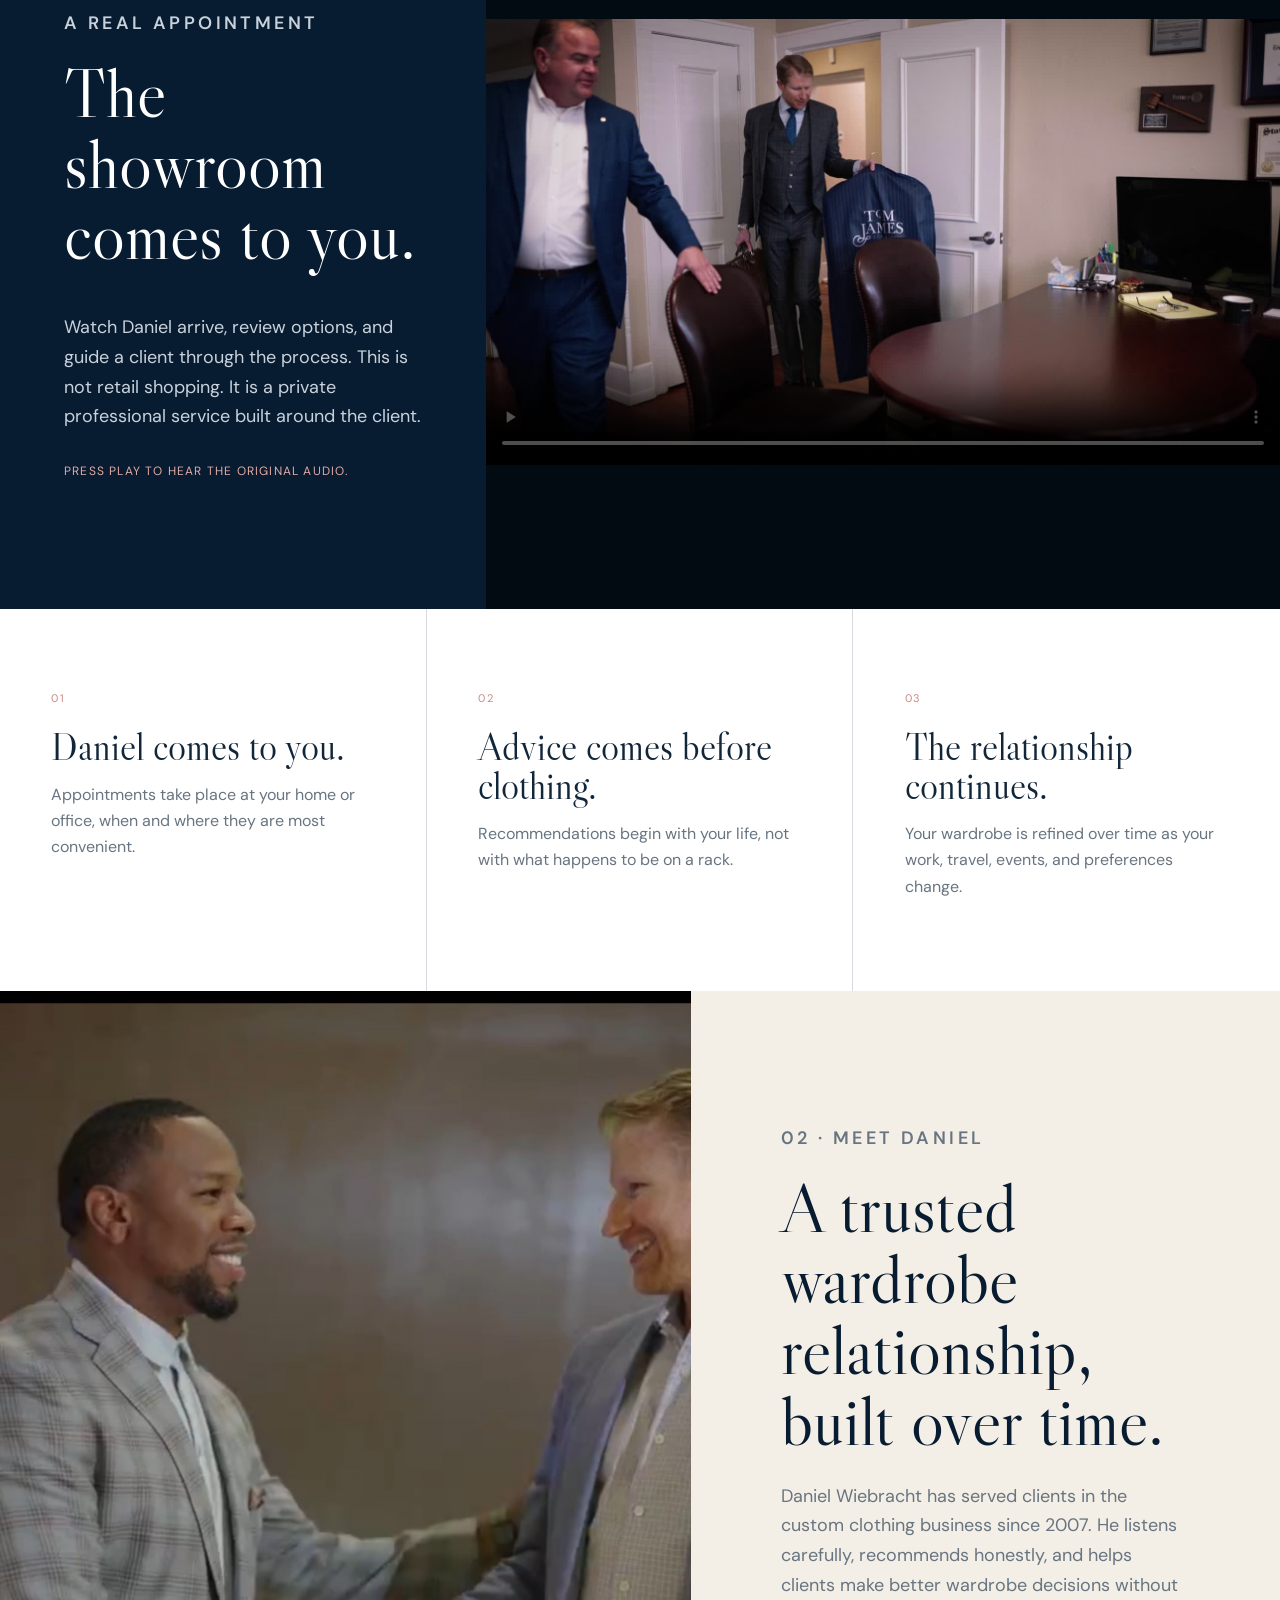
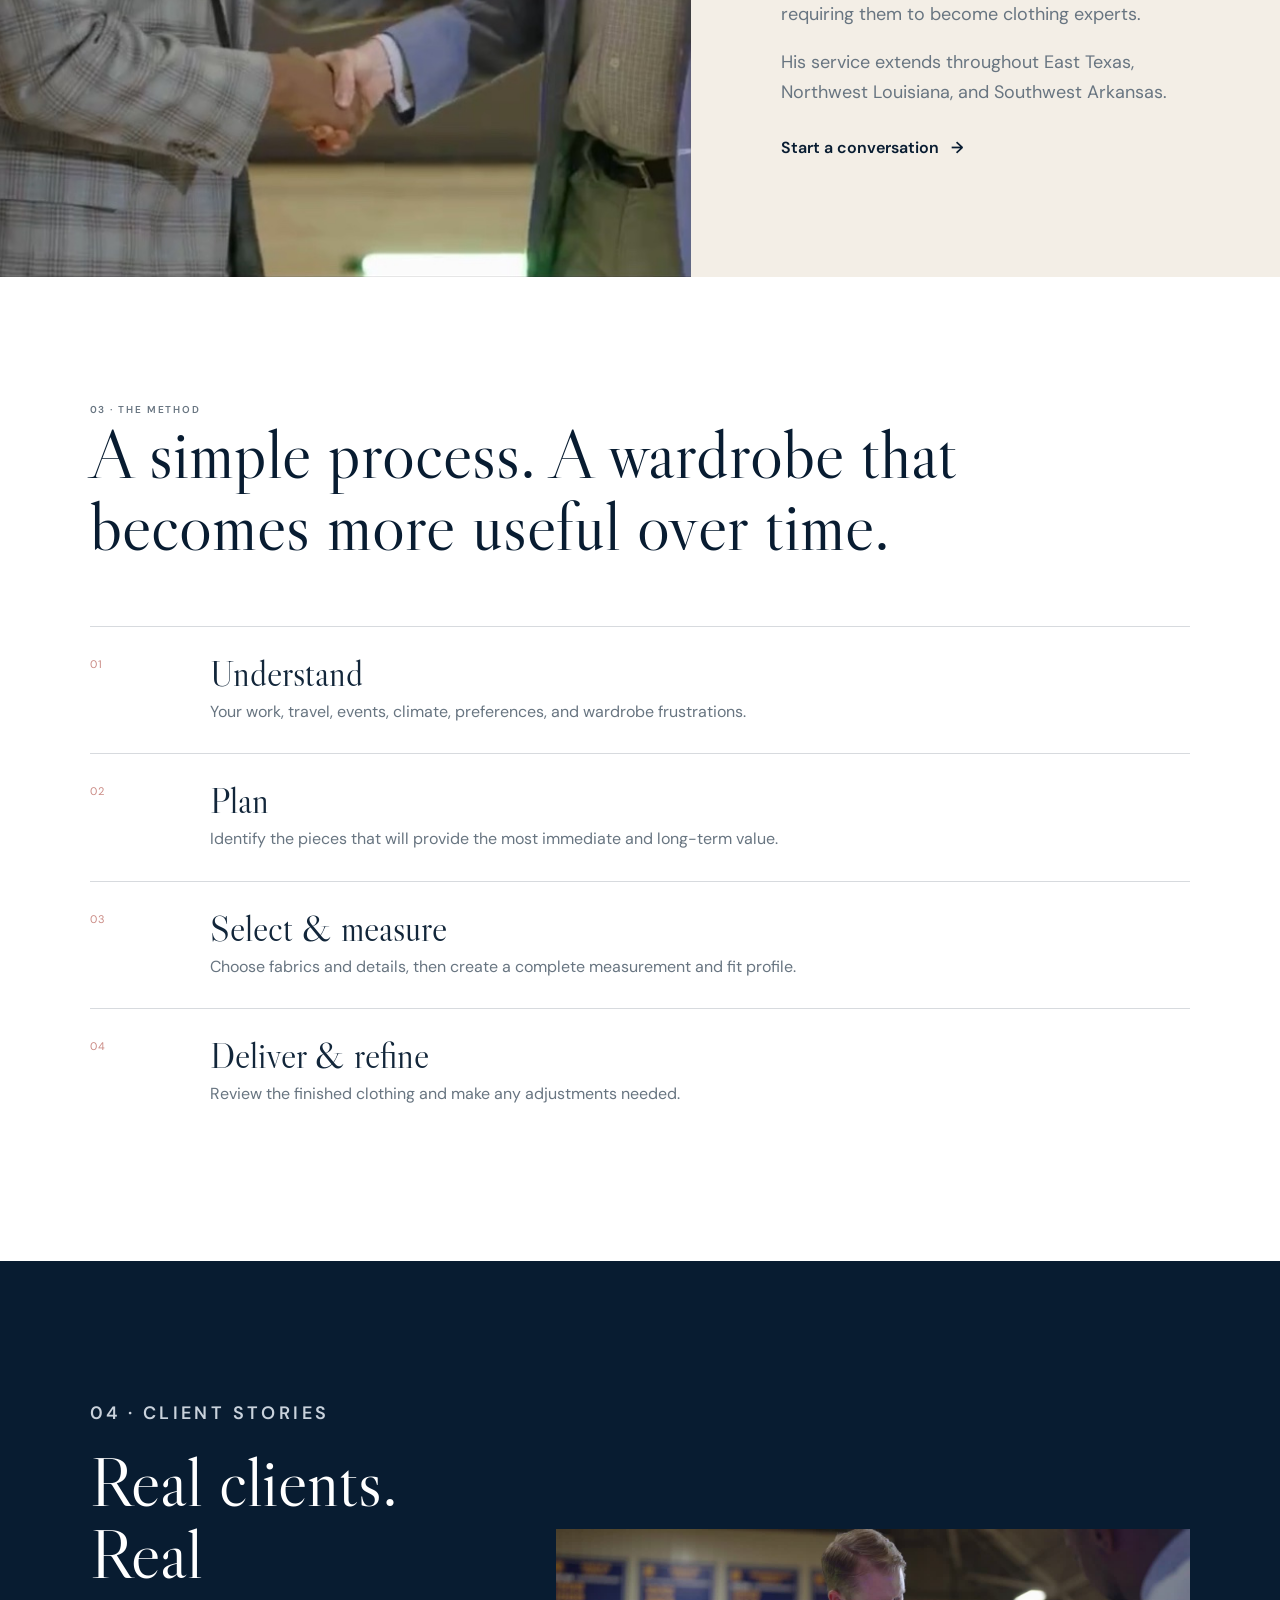
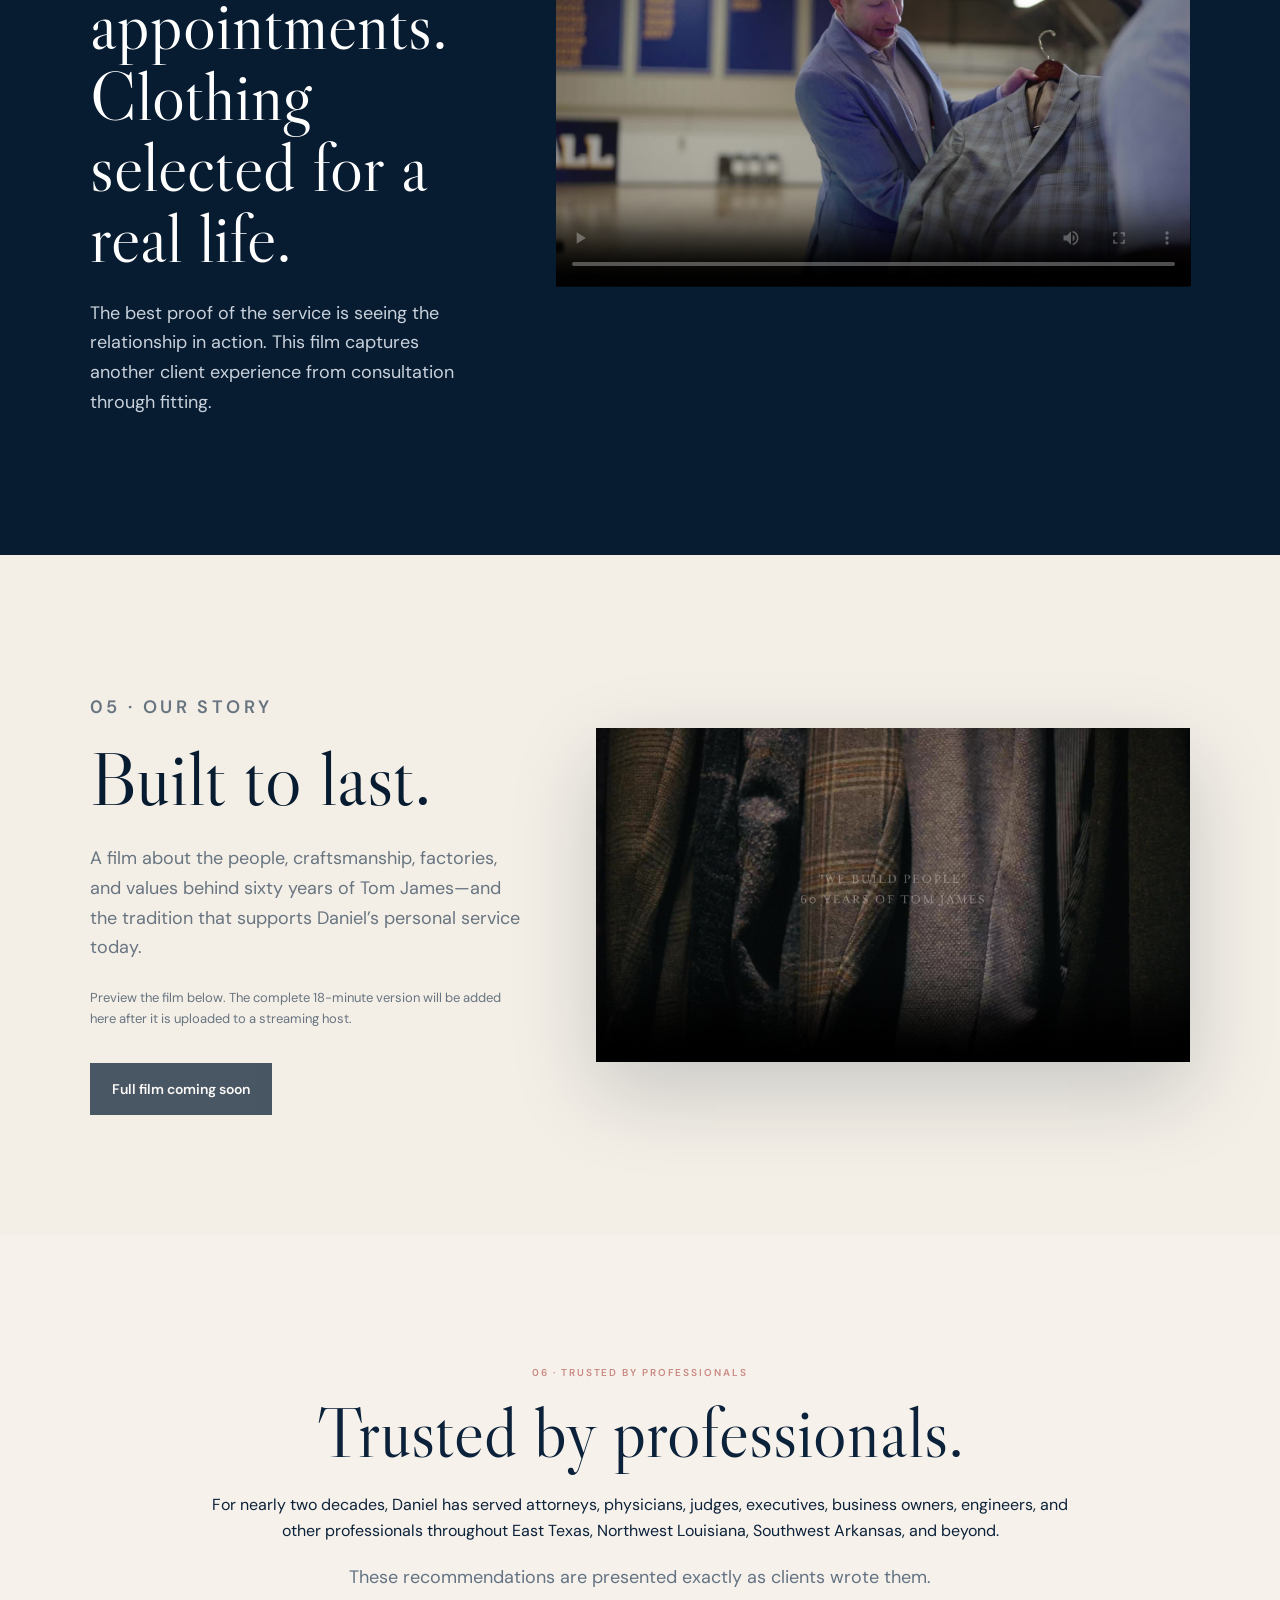
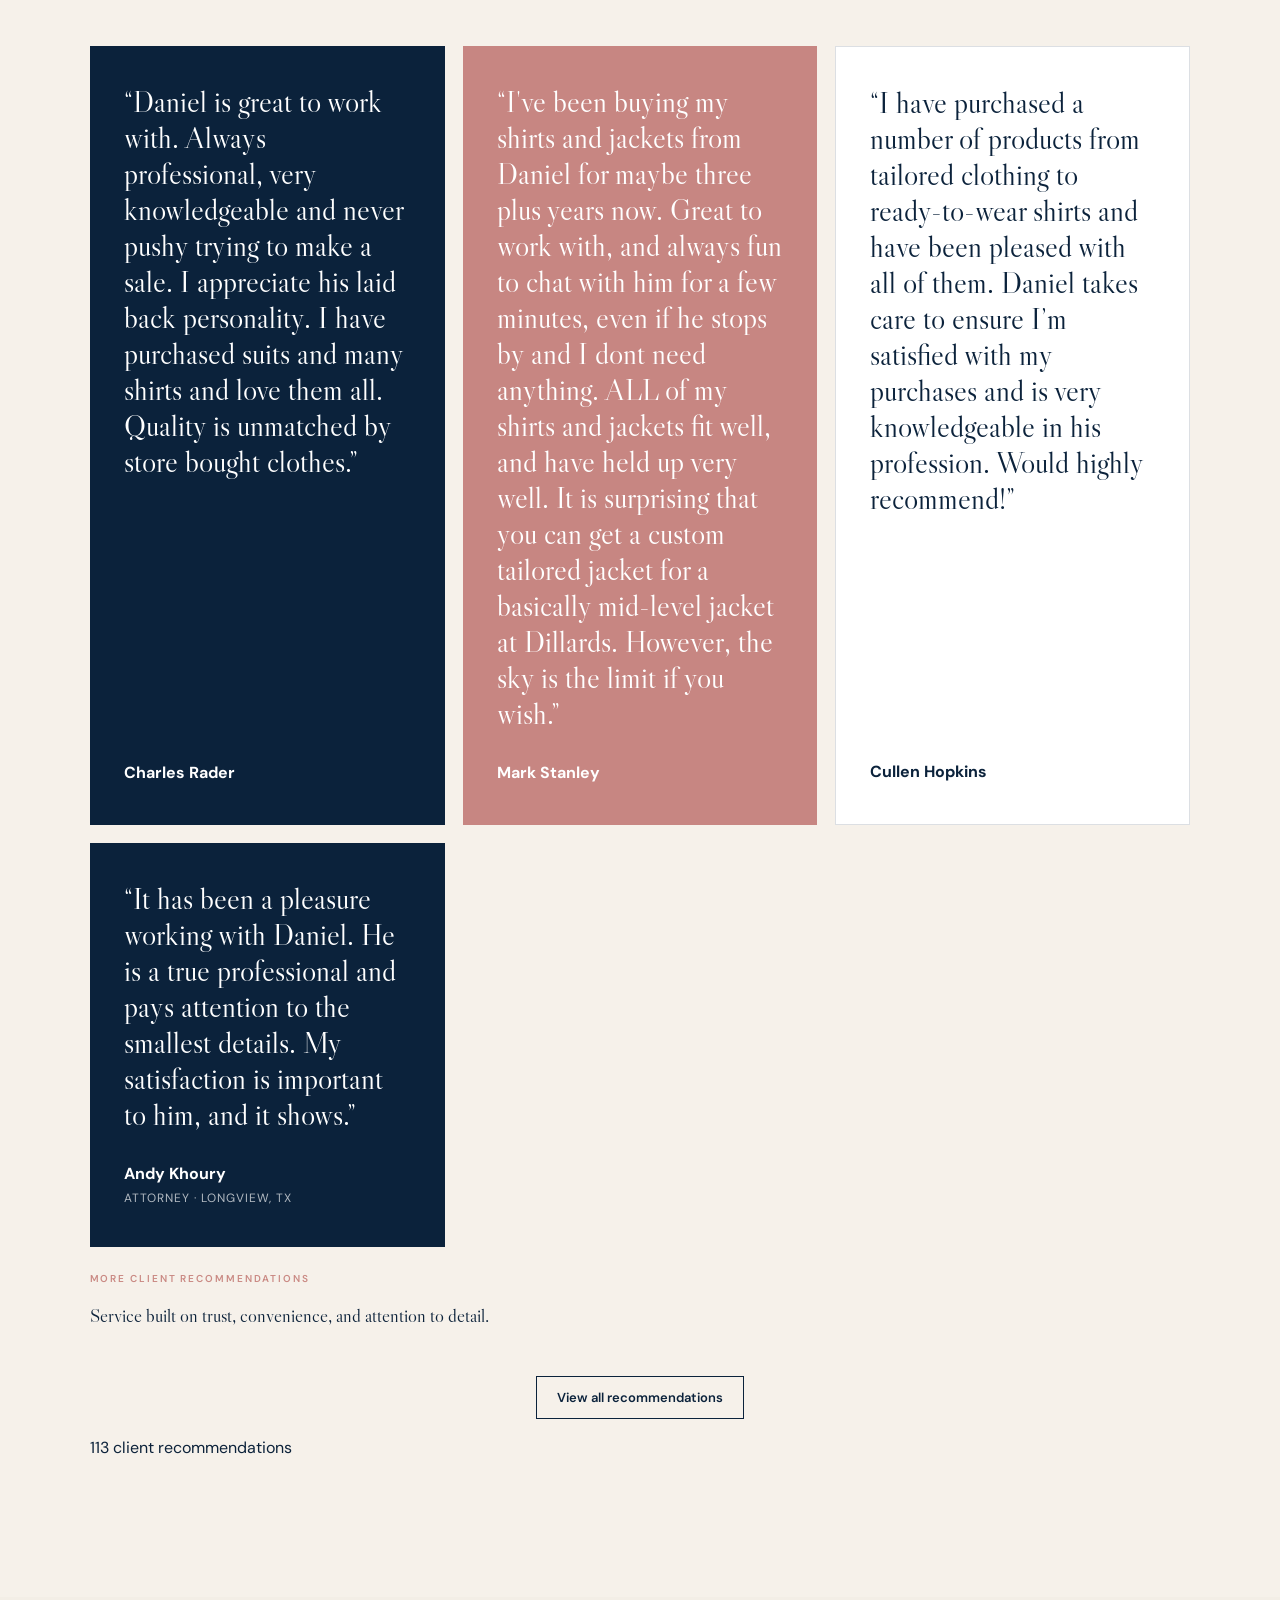
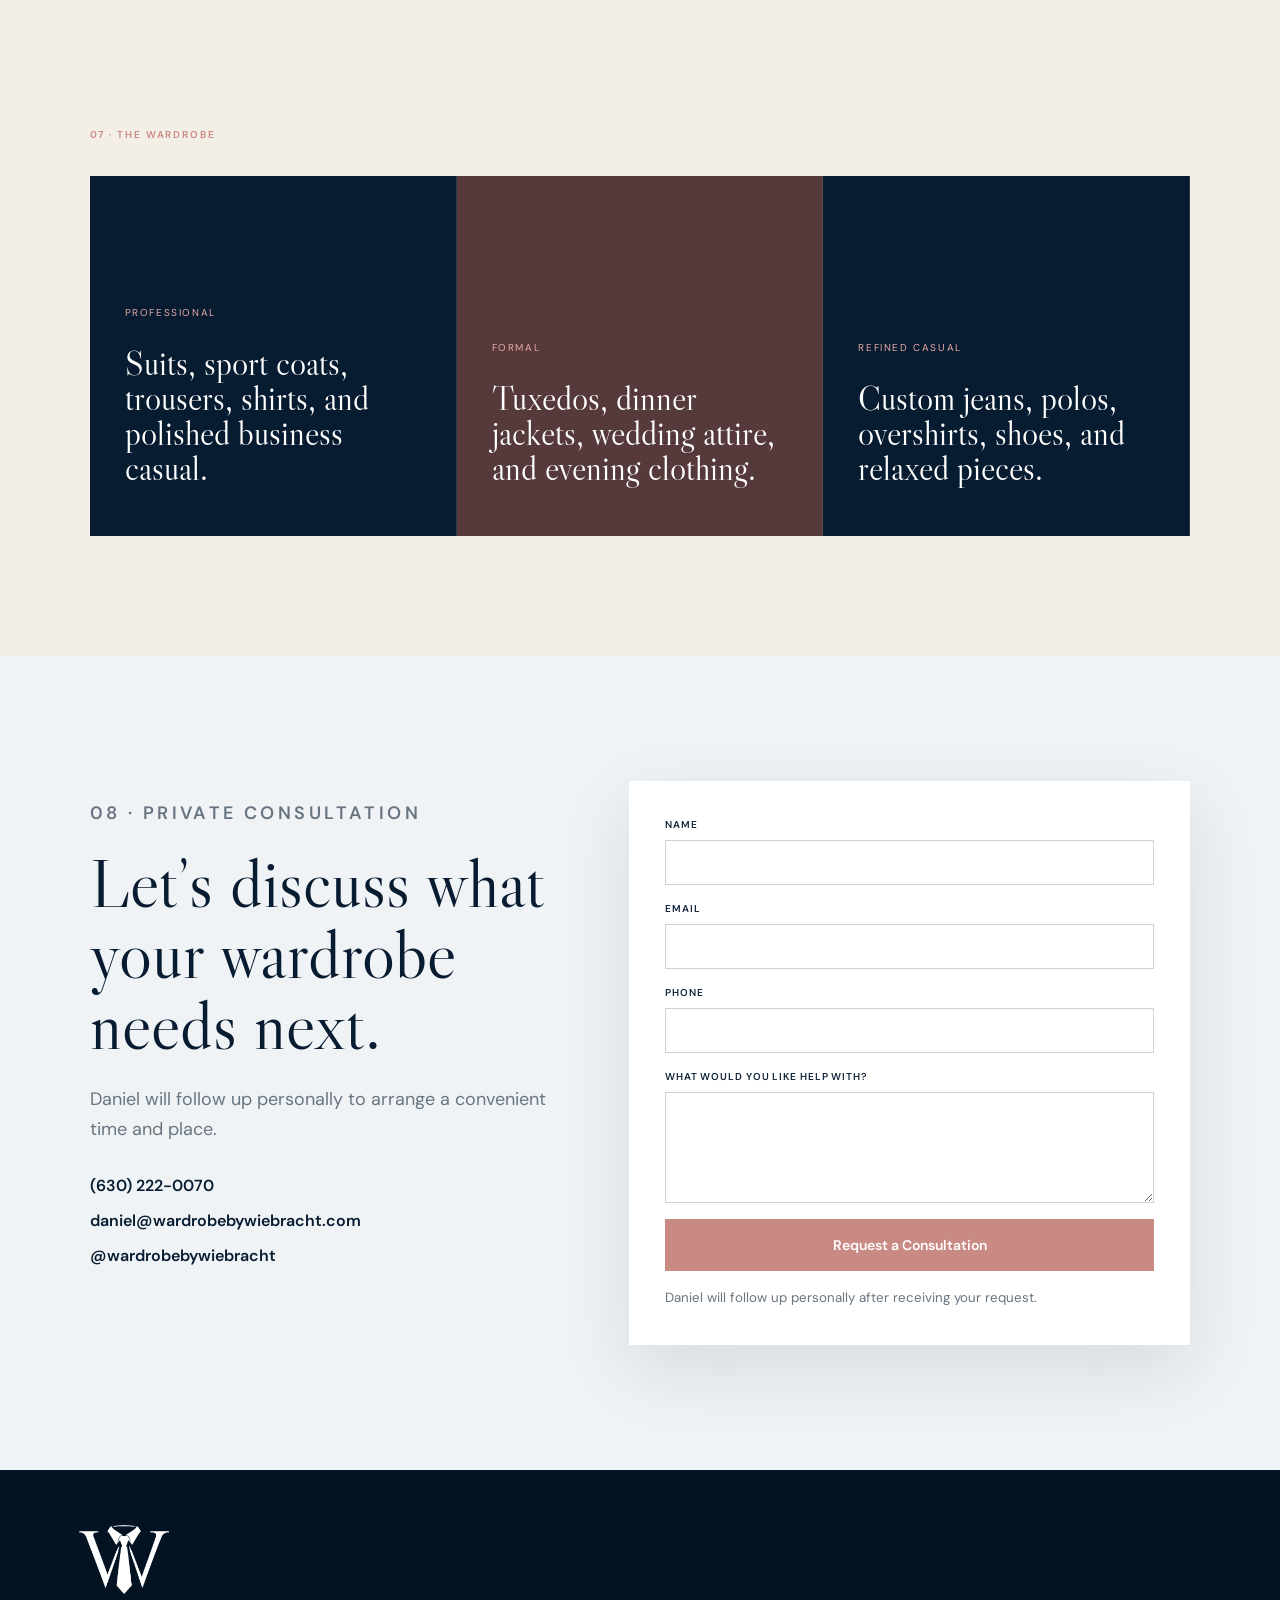
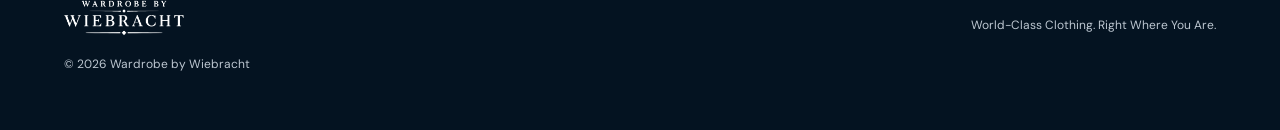
==== commit 15d1d826: "Fix Our Story layout and headline" ====
--- a/index.html
+++ b/index.html
@@ -8,7 +8,7 @@
   <link rel="preconnect" href="https://fonts.googleapis.com">
   <link rel="preconnect" href="https://fonts.gstatic.com" crossorigin>
   <link href="https://fonts.googleapis.com/css2?family=DM+Sans:wght@400;500;600&family=Libre+Caslon+Display&display=swap" rel="stylesheet">
-  <link rel="stylesheet" href="styles.css">
+  <link rel="stylesheet" href="styles.css?v=20260721-2">
 </head>
 <body>
   <header class="site-header">
@@ -79,8 +79,8 @@
     <section class="legacy-story" id="our-story">
       <div class="legacy-story-copy">
         <p class="chapter-label">05 · Our Story</p>
-        <h2>Sixty years of building people—and clothing made to last.</h2>
-        <p>This short film introduces the history, craftsmanship, factories, and people behind Tom James. It explains the larger tradition that supports Daniel’s personal service today.</p>
+        <h2>Built to last.</h2>
+        <p>A film about the people, craftsmanship, factories, and values behind sixty years of Tom James—and the tradition that supports Daniel’s personal service today.</p>
         <p class="legacy-story-note">Preview the film below. The complete 18-minute version will be added here after it is uploaded to a streaming host.</p>
         <a class="button legacy-film-button is-pending" href="#" aria-disabled="true" onclick="return false;">Full film coming soon</a>
       </div>
--- a/styles.css
+++ b/styles.css
@@ -65,3 +65,37 @@
 @media(max-width:850px){
   .legacy-story{grid-template-columns:1fr;padding:86px 24px;gap:42px}
 }
+
+
+/* Our Story layout reinforcement */
+.legacy-story{
+  display:grid!important;
+  grid-template-columns:minmax(320px,.42fr) minmax(520px,.58fr)!important;
+  column-gap:clamp(42px,6vw,96px)!important;
+  align-items:center!important;
+  padding:120px 7vw!important;
+}
+.legacy-story-copy{
+  min-width:0;
+}
+.legacy-story-copy h2{
+  font-size:clamp(56px,6vw,86px)!important;
+  line-height:.98!important;
+  margin:0 0 28px!important;
+}
+.legacy-story-media{
+  width:100%;
+  min-width:0;
+}
+.legacy-story-media video{
+  width:100%!important;
+  height:auto!important;
+  aspect-ratio:16/9;
+  object-fit:cover;
+}
+@media(max-width:980px){
+  .legacy-story{
+    grid-template-columns:1fr!important;
+    row-gap:42px!important;
+  }
+}
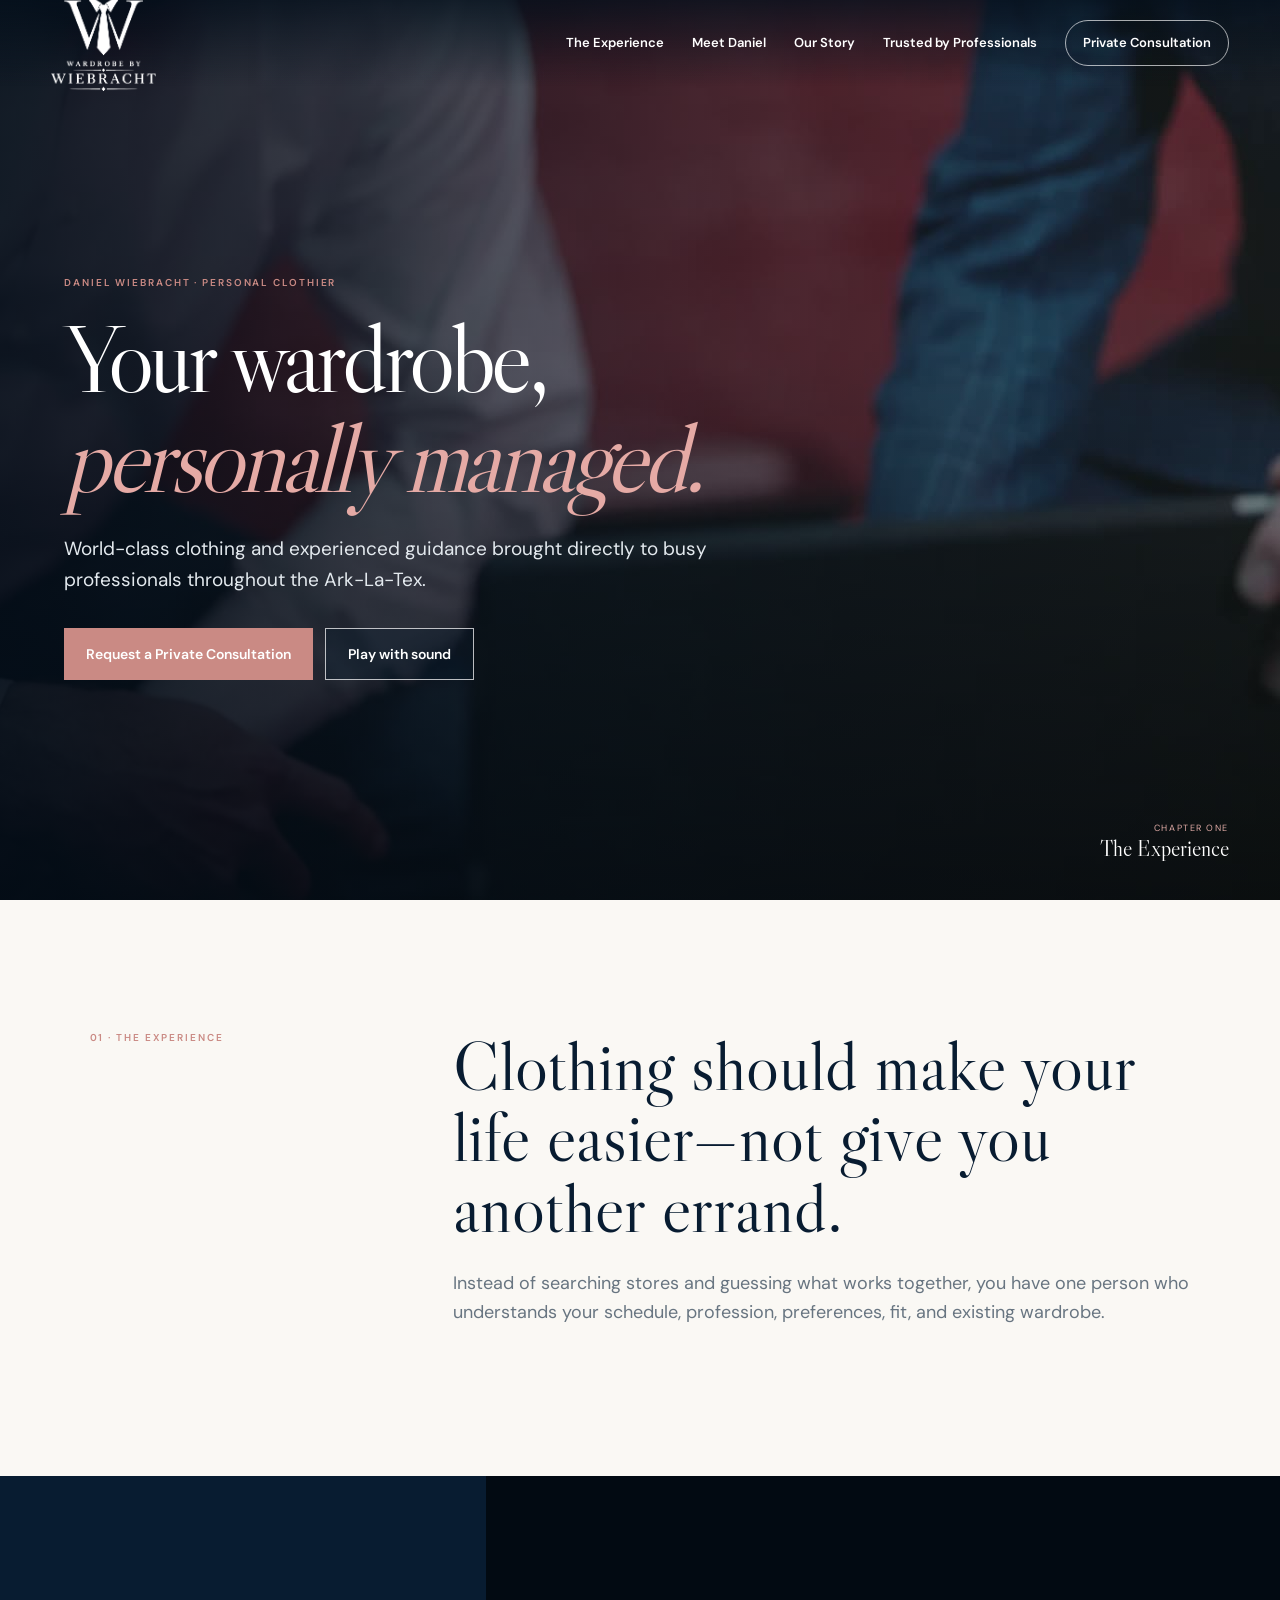
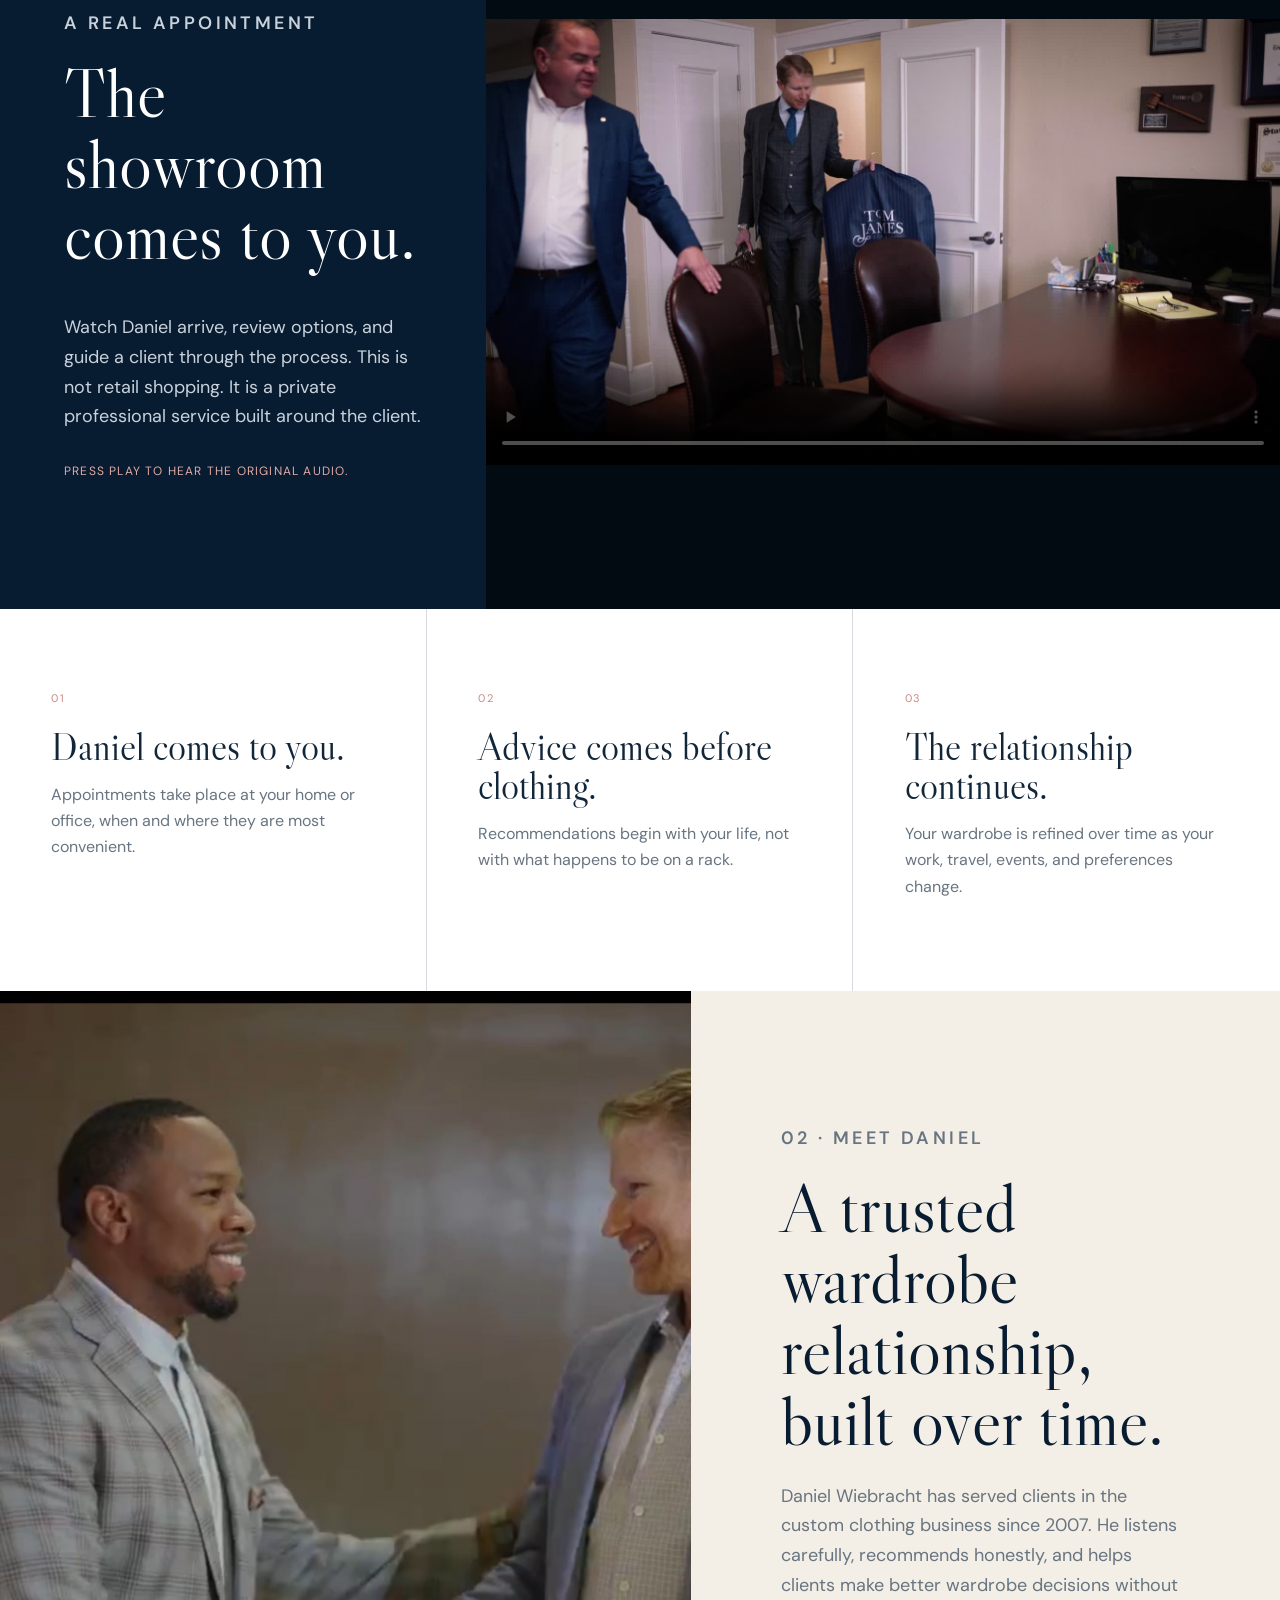
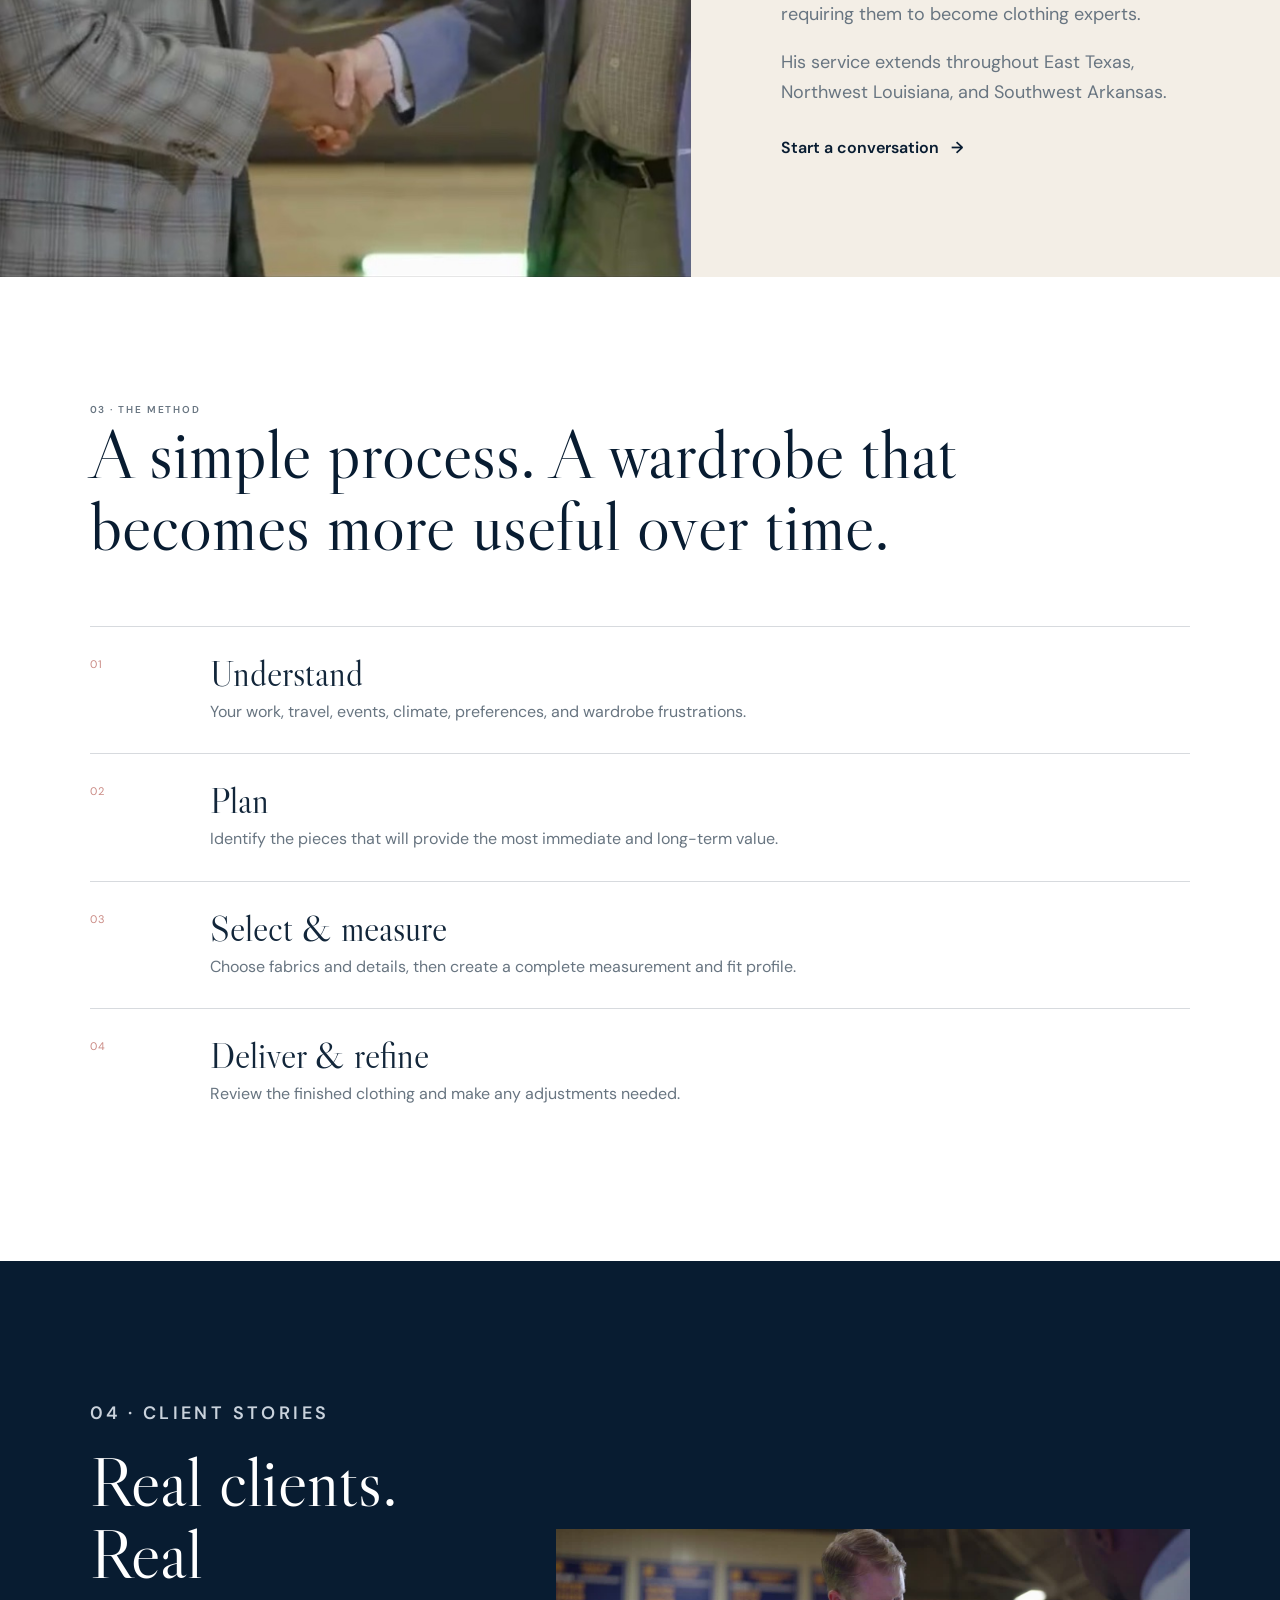
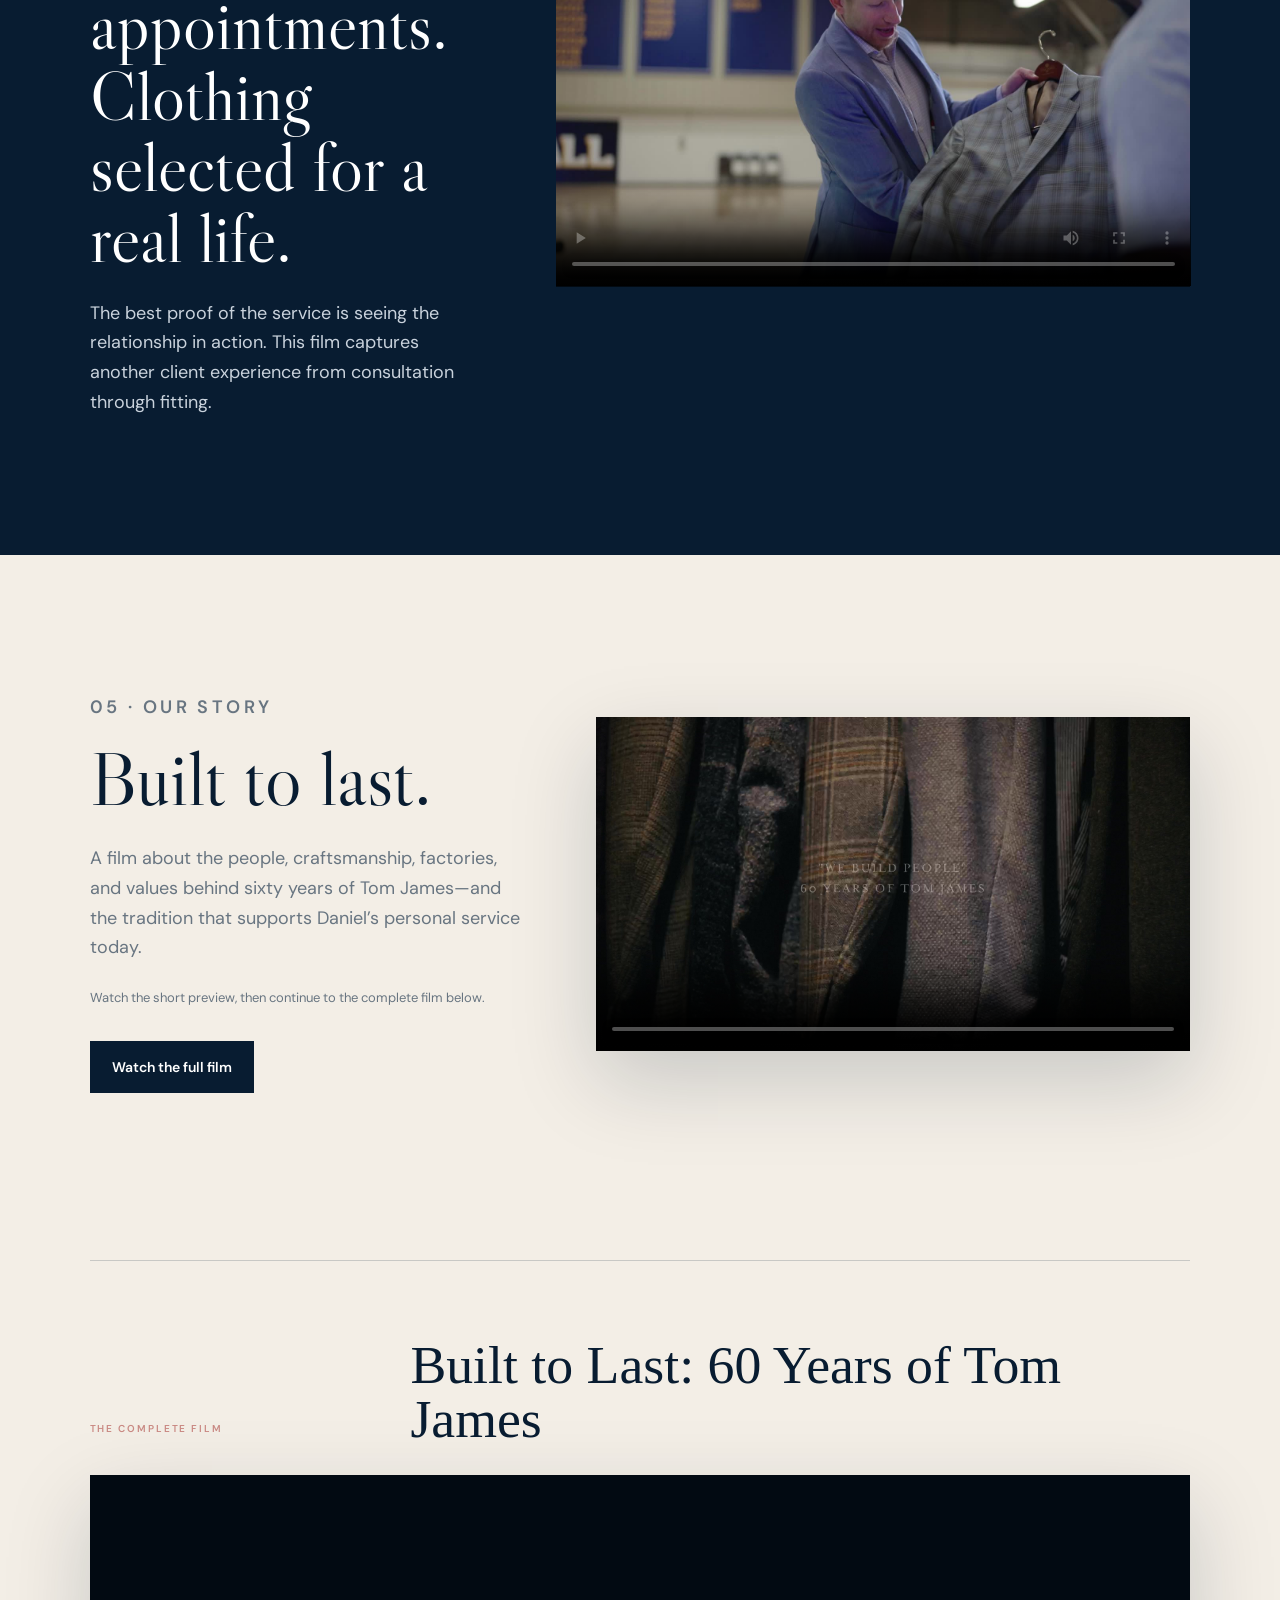
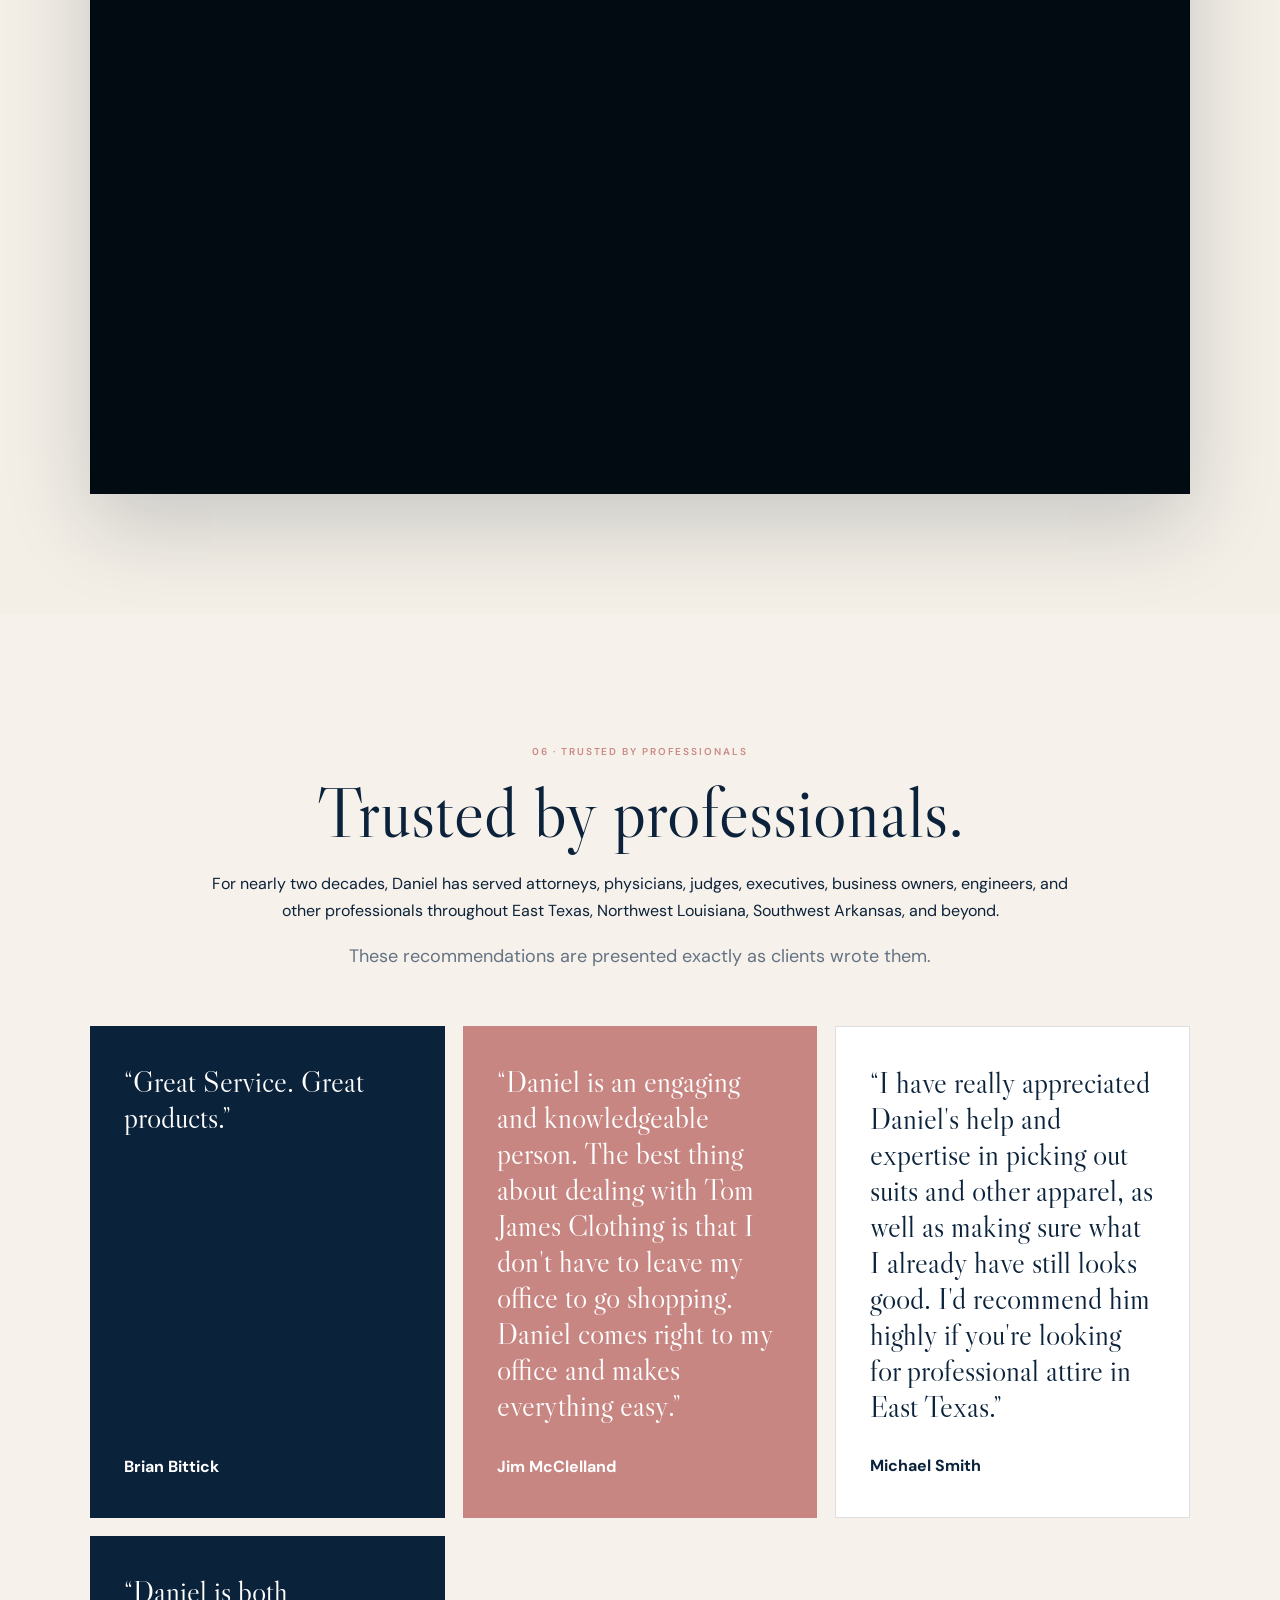
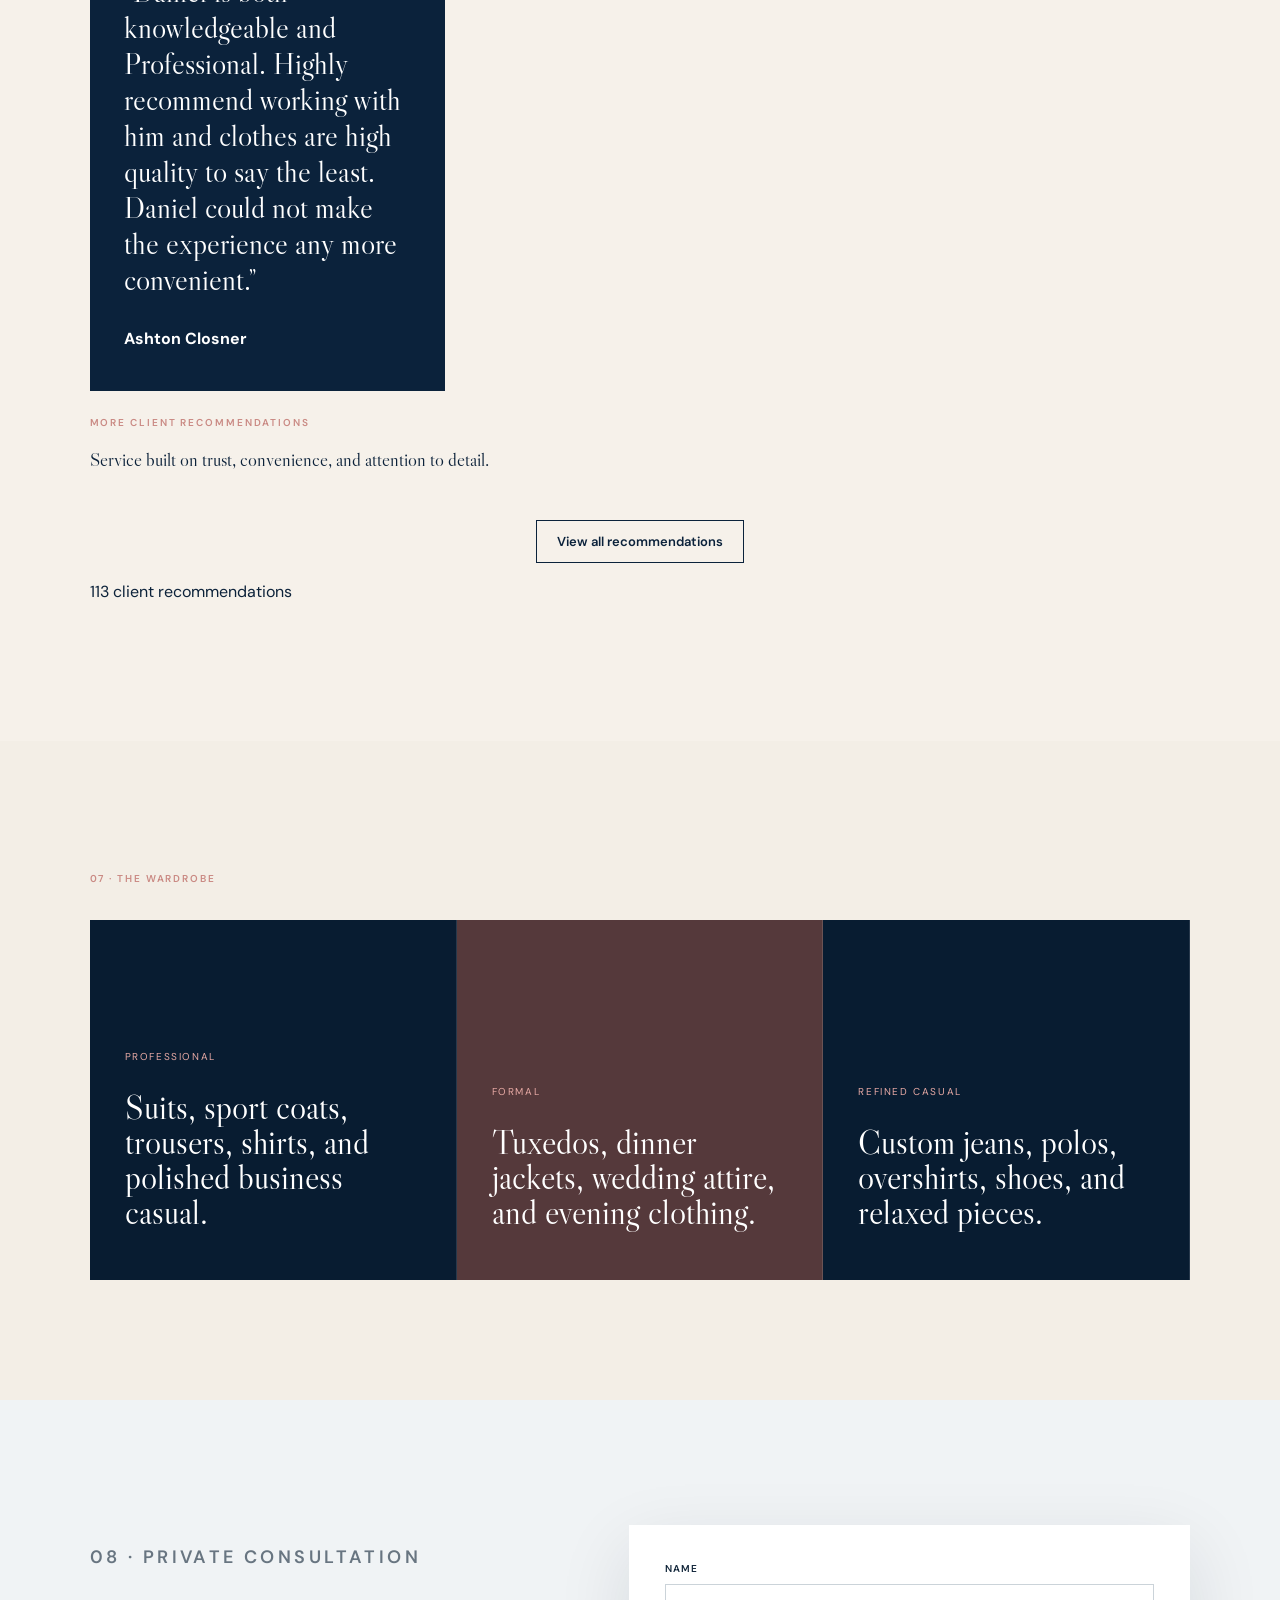
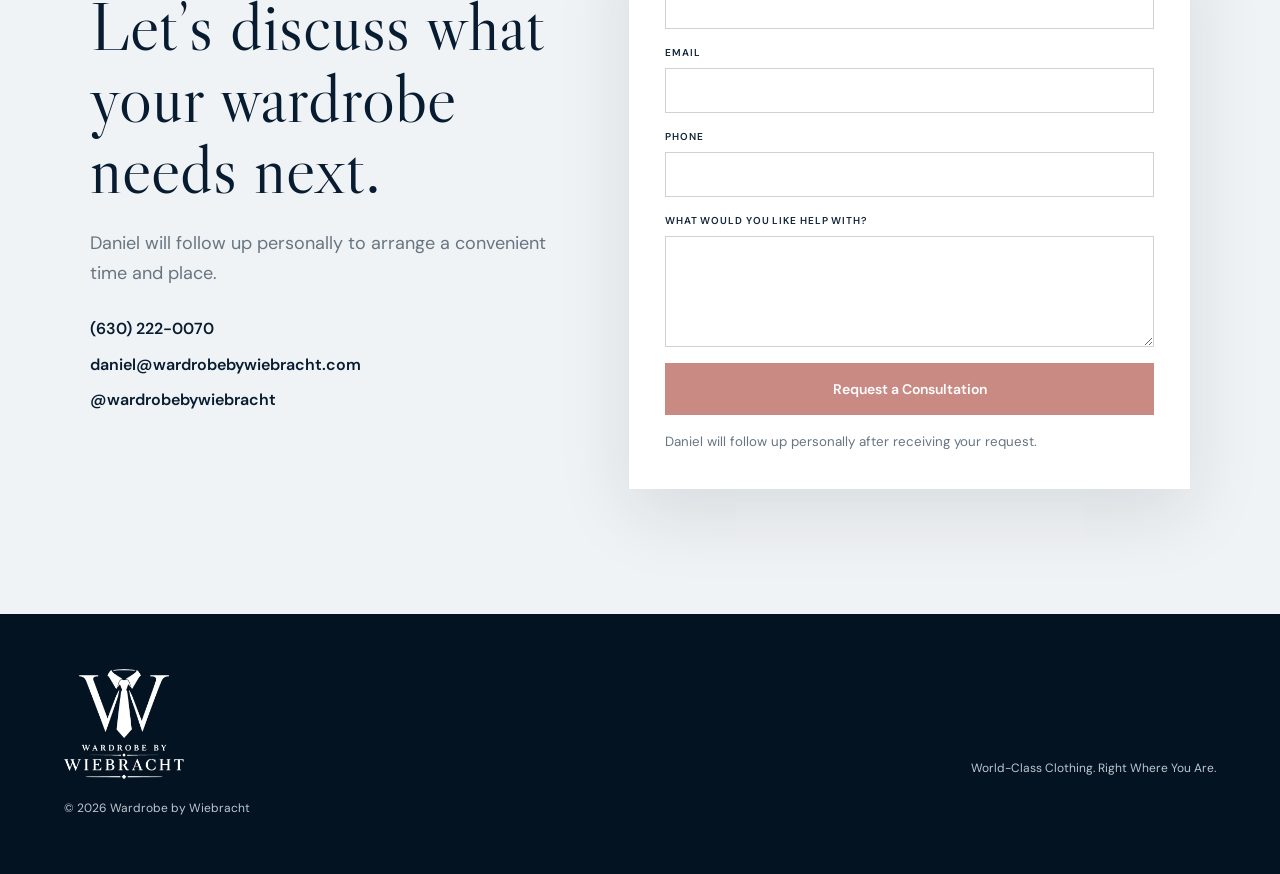
==== commit 301ccc36: "Add complete Tom James film" ====
--- a/index.html
+++ b/index.html
@@ -8,7 +8,7 @@
   <link rel="preconnect" href="https://fonts.googleapis.com">
   <link rel="preconnect" href="https://fonts.gstatic.com" crossorigin>
   <link href="https://fonts.googleapis.com/css2?family=DM+Sans:wght@400;500;600&family=Libre+Caslon+Display&display=swap" rel="stylesheet">
-  <link rel="stylesheet" href="styles.css?v=20260721-2">
+  <link rel="stylesheet" href="styles.css?v=20260721-3">
 </head>
 <body>
   <header class="site-header">
@@ -81,13 +81,29 @@
         <p class="chapter-label">05 · Our Story</p>
         <h2>Built to last.</h2>
         <p>A film about the people, craftsmanship, factories, and values behind sixty years of Tom James—and the tradition that supports Daniel’s personal service today.</p>
-        <p class="legacy-story-note">Preview the film below. The complete 18-minute version will be added here after it is uploaded to a streaming host.</p>
-        <a class="button legacy-film-button is-pending" href="#" aria-disabled="true" onclick="return false;">Full film coming soon</a>
+        <p class="legacy-story-note">Watch the short preview, then continue to the complete film below.</p>
+        <a class="button legacy-film-button" href="#full-film">Watch the full film</a>
       </div>
       <div class="legacy-story-media">
         <video controls playsinline preload="metadata" poster="assets/tj-60th-poster.jpg">
           <source src="assets/tj-60th-trailer.mp4" type="video/mp4">
         </video>
+      </div>
+      <div class="legacy-full-film" id="full-film">
+        <div class="legacy-full-film-heading">
+          <p class="chapter-label">The Complete Film</p>
+          <h3>Built to Last: 60 Years of Tom James</h3>
+        </div>
+        <div class="legacy-full-film-player">
+          <iframe
+            src="https://www.youtube-nocookie.com/embed/DdfHAArbjIE"
+            title="Built to Last: 60 Years of Tom James"
+            loading="lazy"
+            referrerpolicy="strict-origin-when-cross-origin"
+            allow="accelerometer; autoplay; clipboard-write; encrypted-media; gyroscope; picture-in-picture; web-share"
+            allowfullscreen>
+          </iframe>
+        </div>
       </div>
     </section>
 
--- a/styles.css
+++ b/styles.css
@@ -99,3 +99,54 @@
     row-gap:42px!important;
   }
 }
+
+
+/* Embedded complete Tom James film */
+.legacy-full-film{
+  grid-column:1 / -1;
+  margin-top:clamp(54px,7vw,96px);
+  padding-top:clamp(48px,6vw,80px);
+  border-top:1px solid rgba(8,28,49,.18);
+}
+.legacy-full-film-heading{
+  display:flex;
+  align-items:flex-end;
+  justify-content:space-between;
+  gap:40px;
+  margin-bottom:28px;
+}
+.legacy-full-film-heading h3{
+  margin:0;
+  max-width:780px;
+  color:var(--navy);
+  font-family:"DM Serif Display",serif;
+  font-size:clamp(34px,4.2vw,60px);
+  font-weight:400;
+  line-height:1.02;
+}
+.legacy-full-film-player{
+  position:relative;
+  width:100%;
+  aspect-ratio:16 / 9;
+  overflow:hidden;
+  background:#020a12;
+  box-shadow:0 30px 80px rgba(8,28,49,.18);
+}
+.legacy-full-film-player iframe{
+  position:absolute;
+  inset:0;
+  width:100%;
+  height:100%;
+  border:0;
+}
+.legacy-film-button{
+  text-decoration:none;
+}
+@media(max-width:700px){
+  .legacy-full-film-heading{
+    display:block;
+  }
+  .legacy-full-film-heading h3{
+    margin-top:12px;
+  }
+}
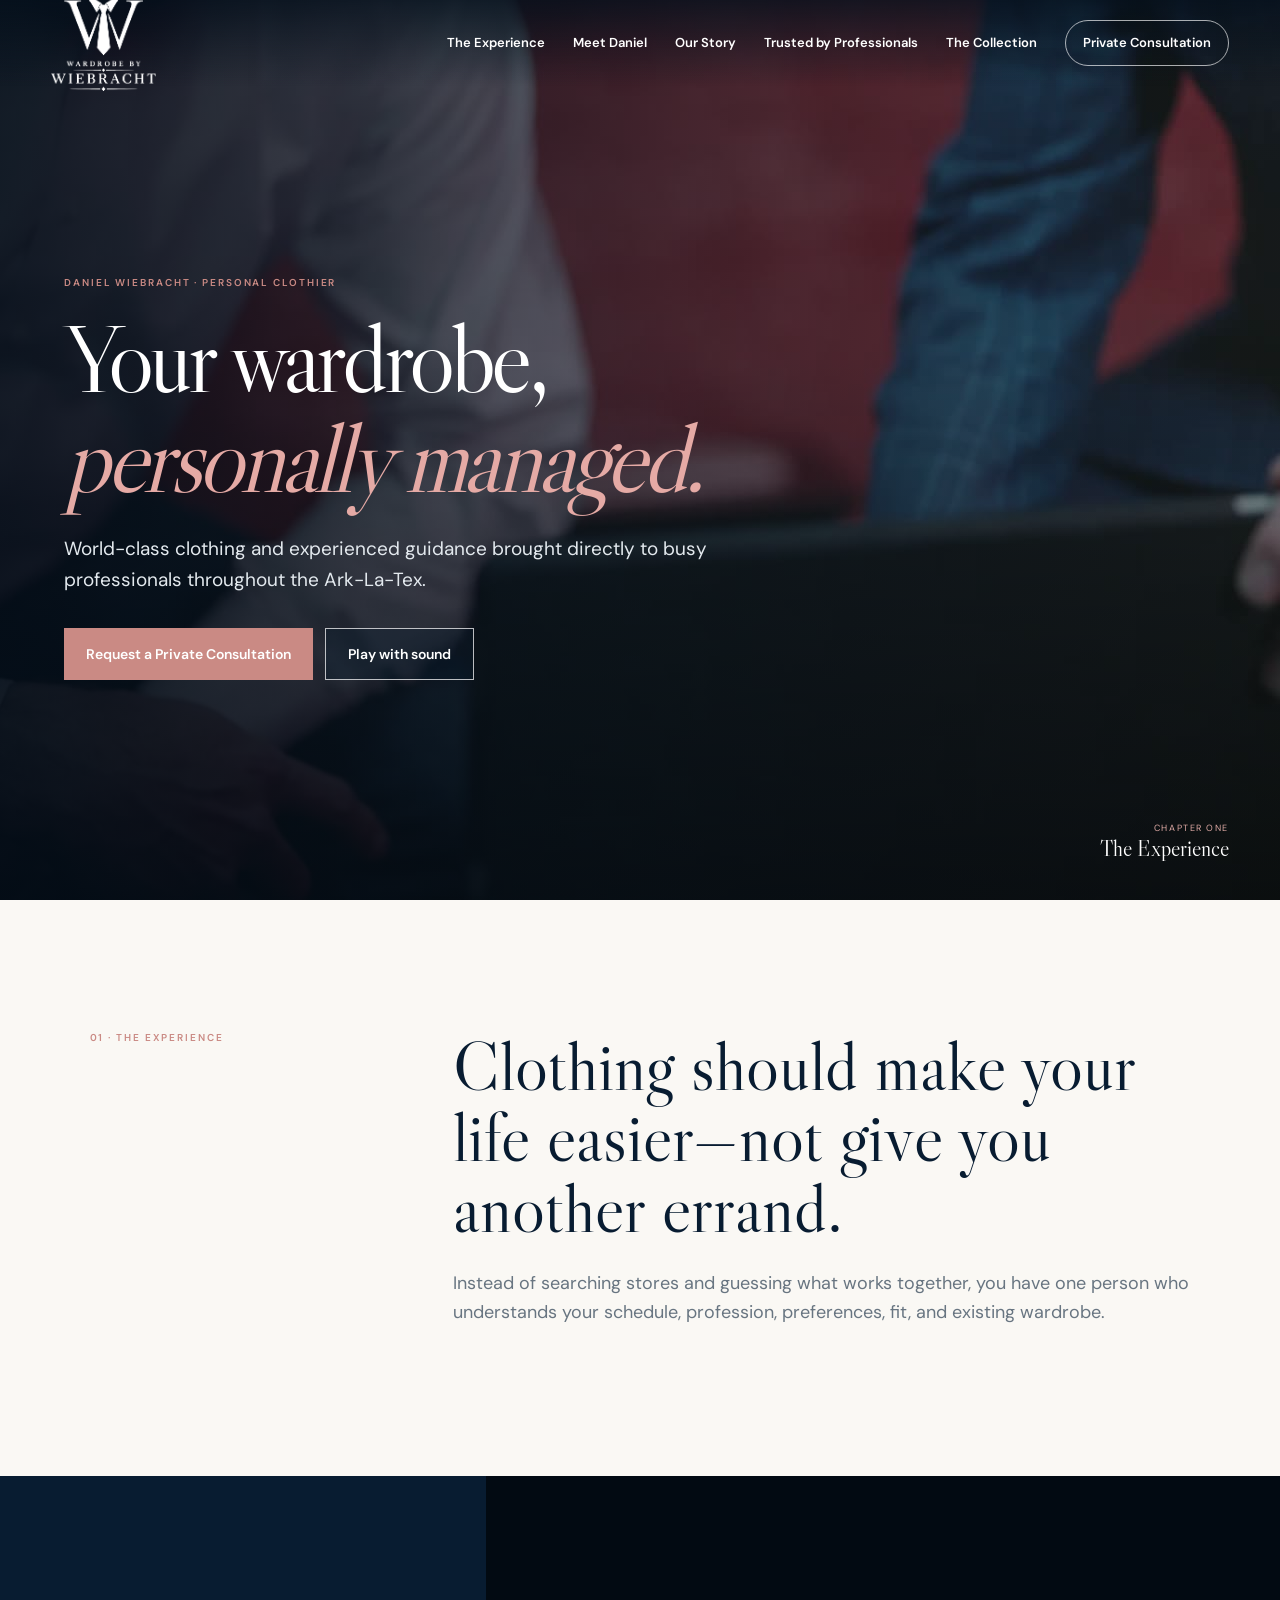
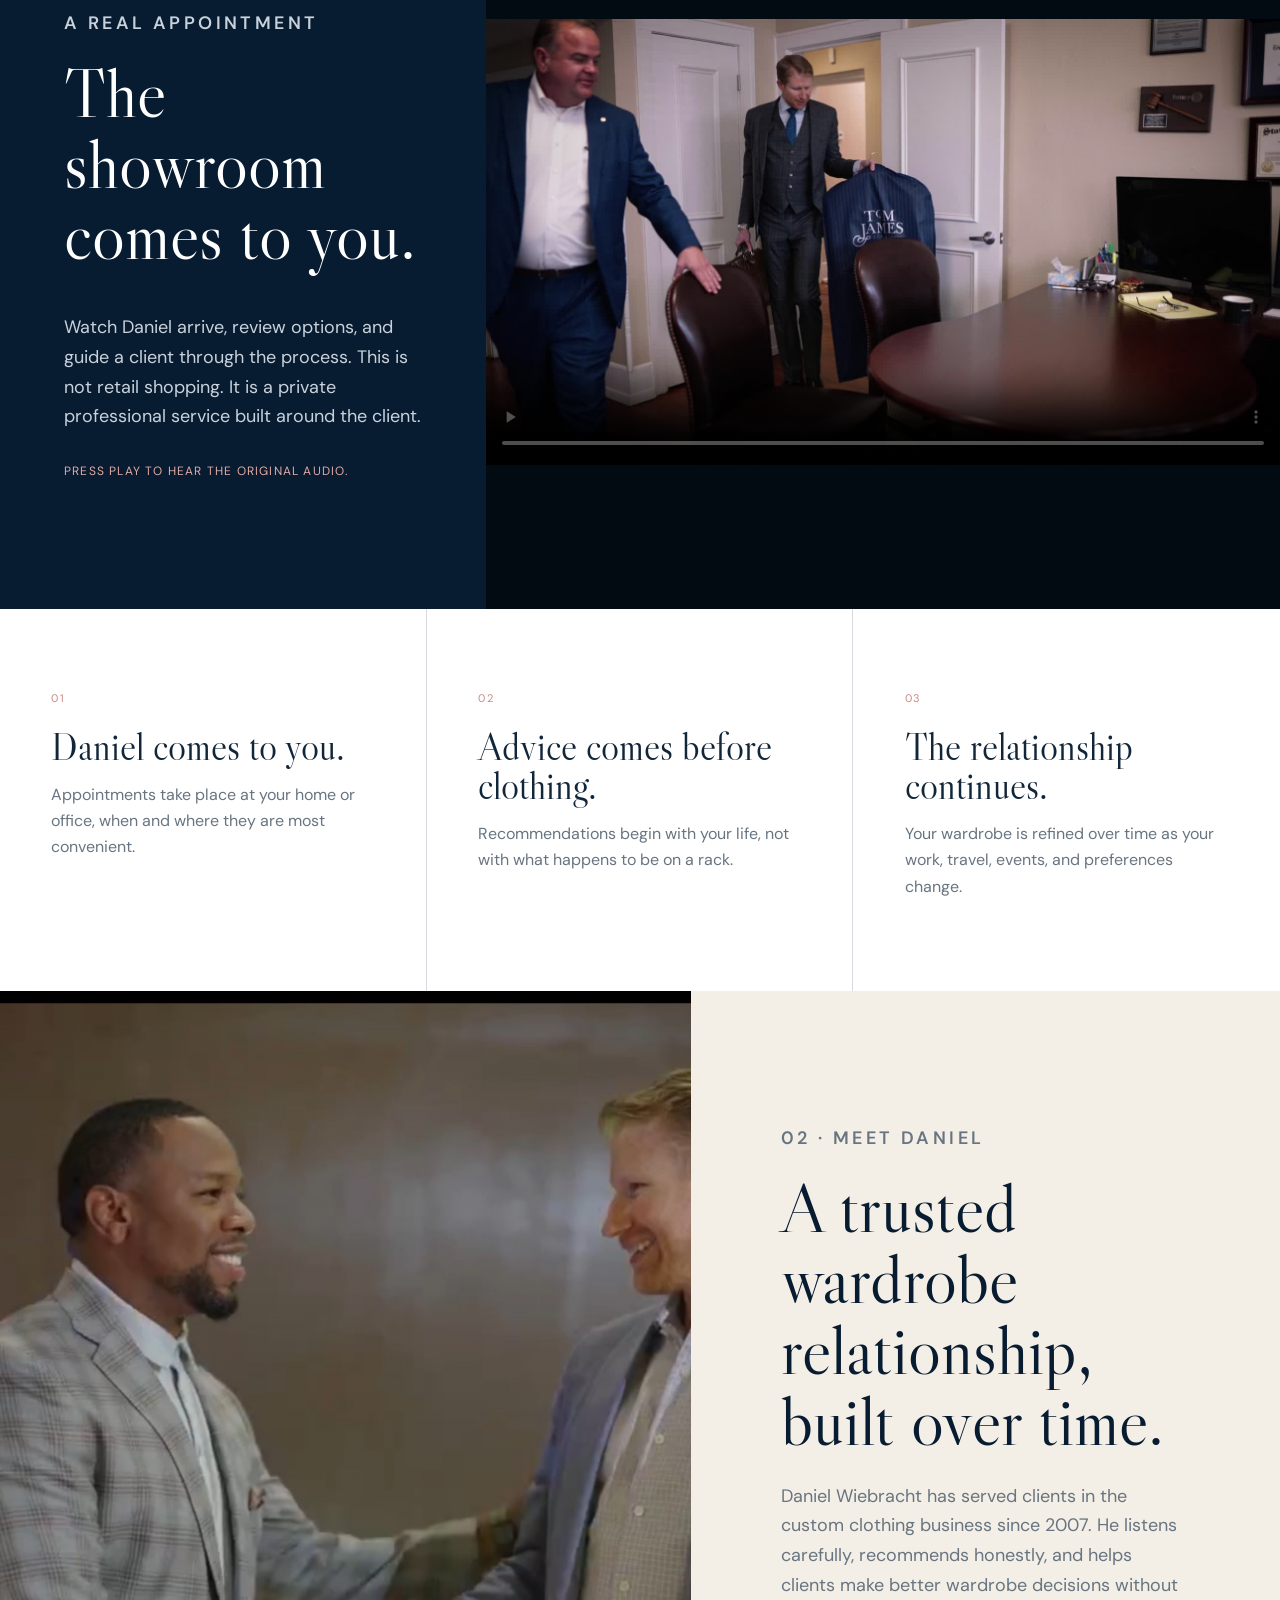
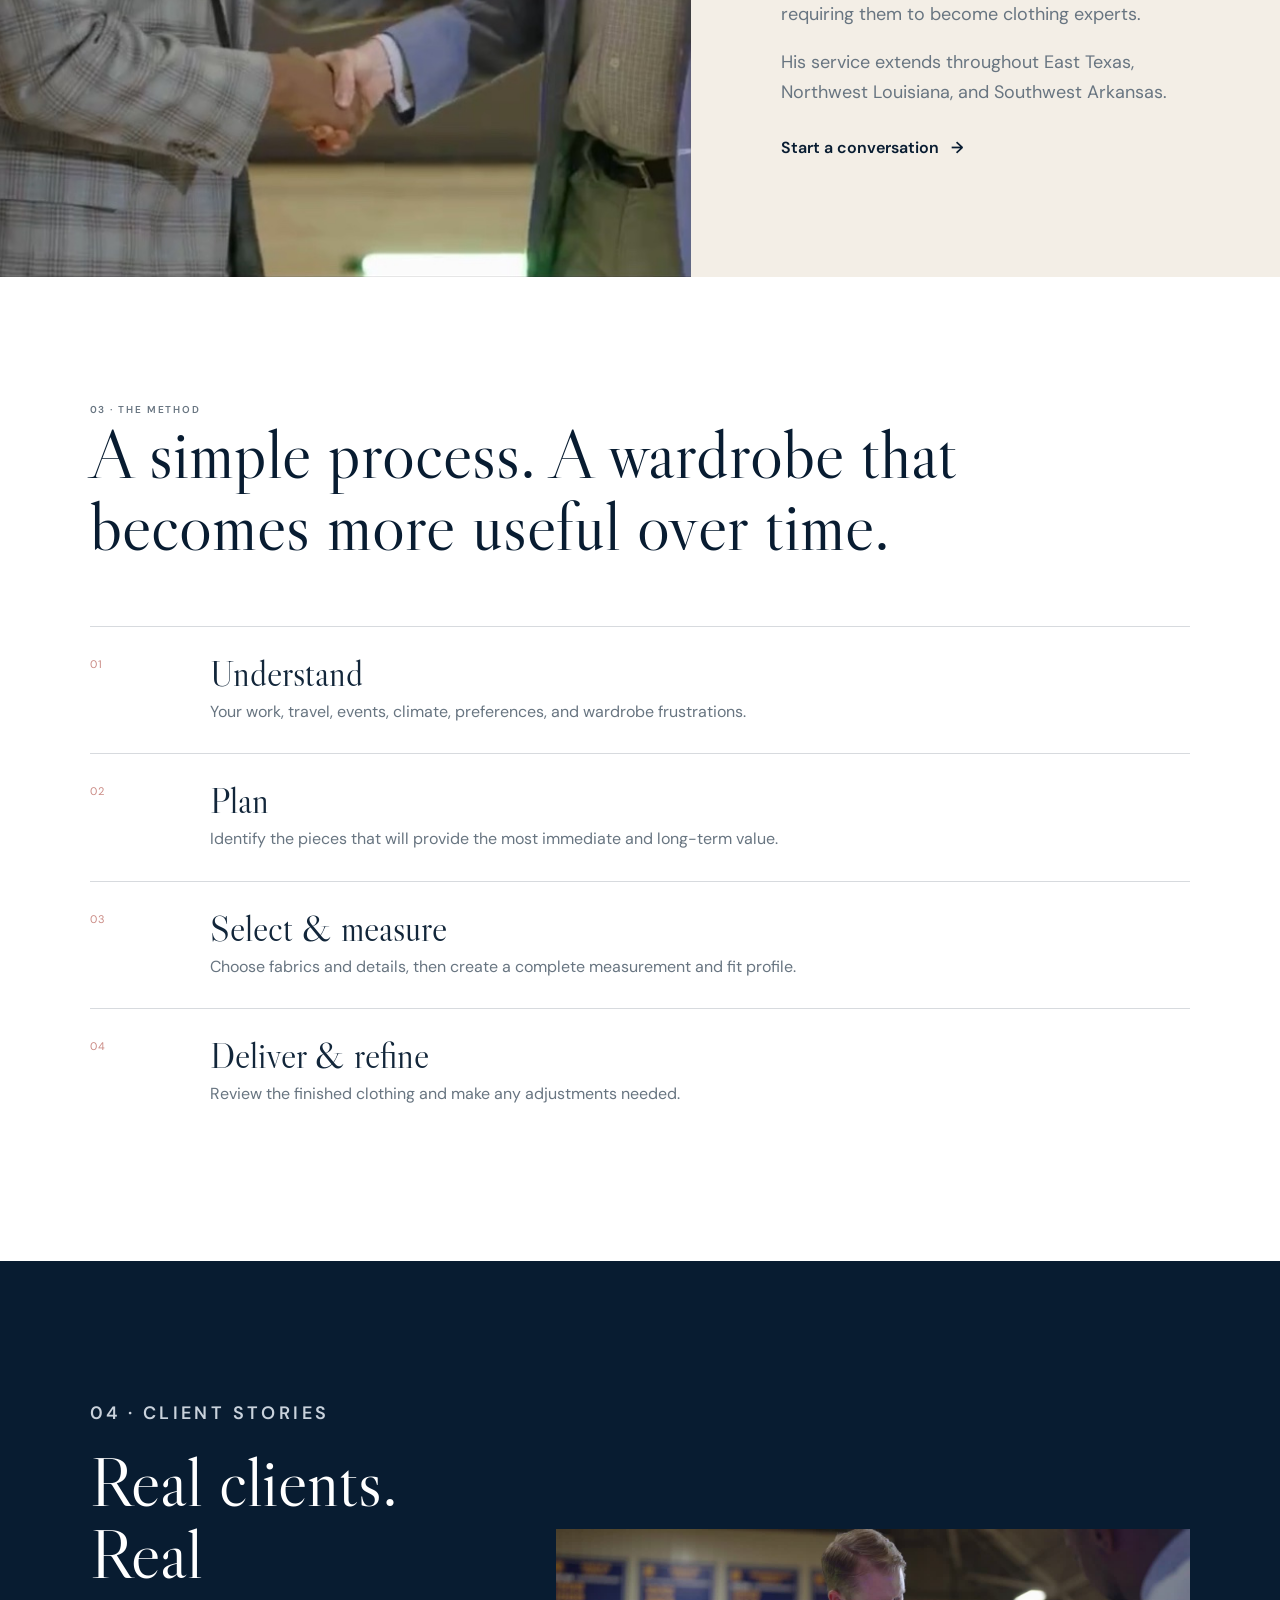
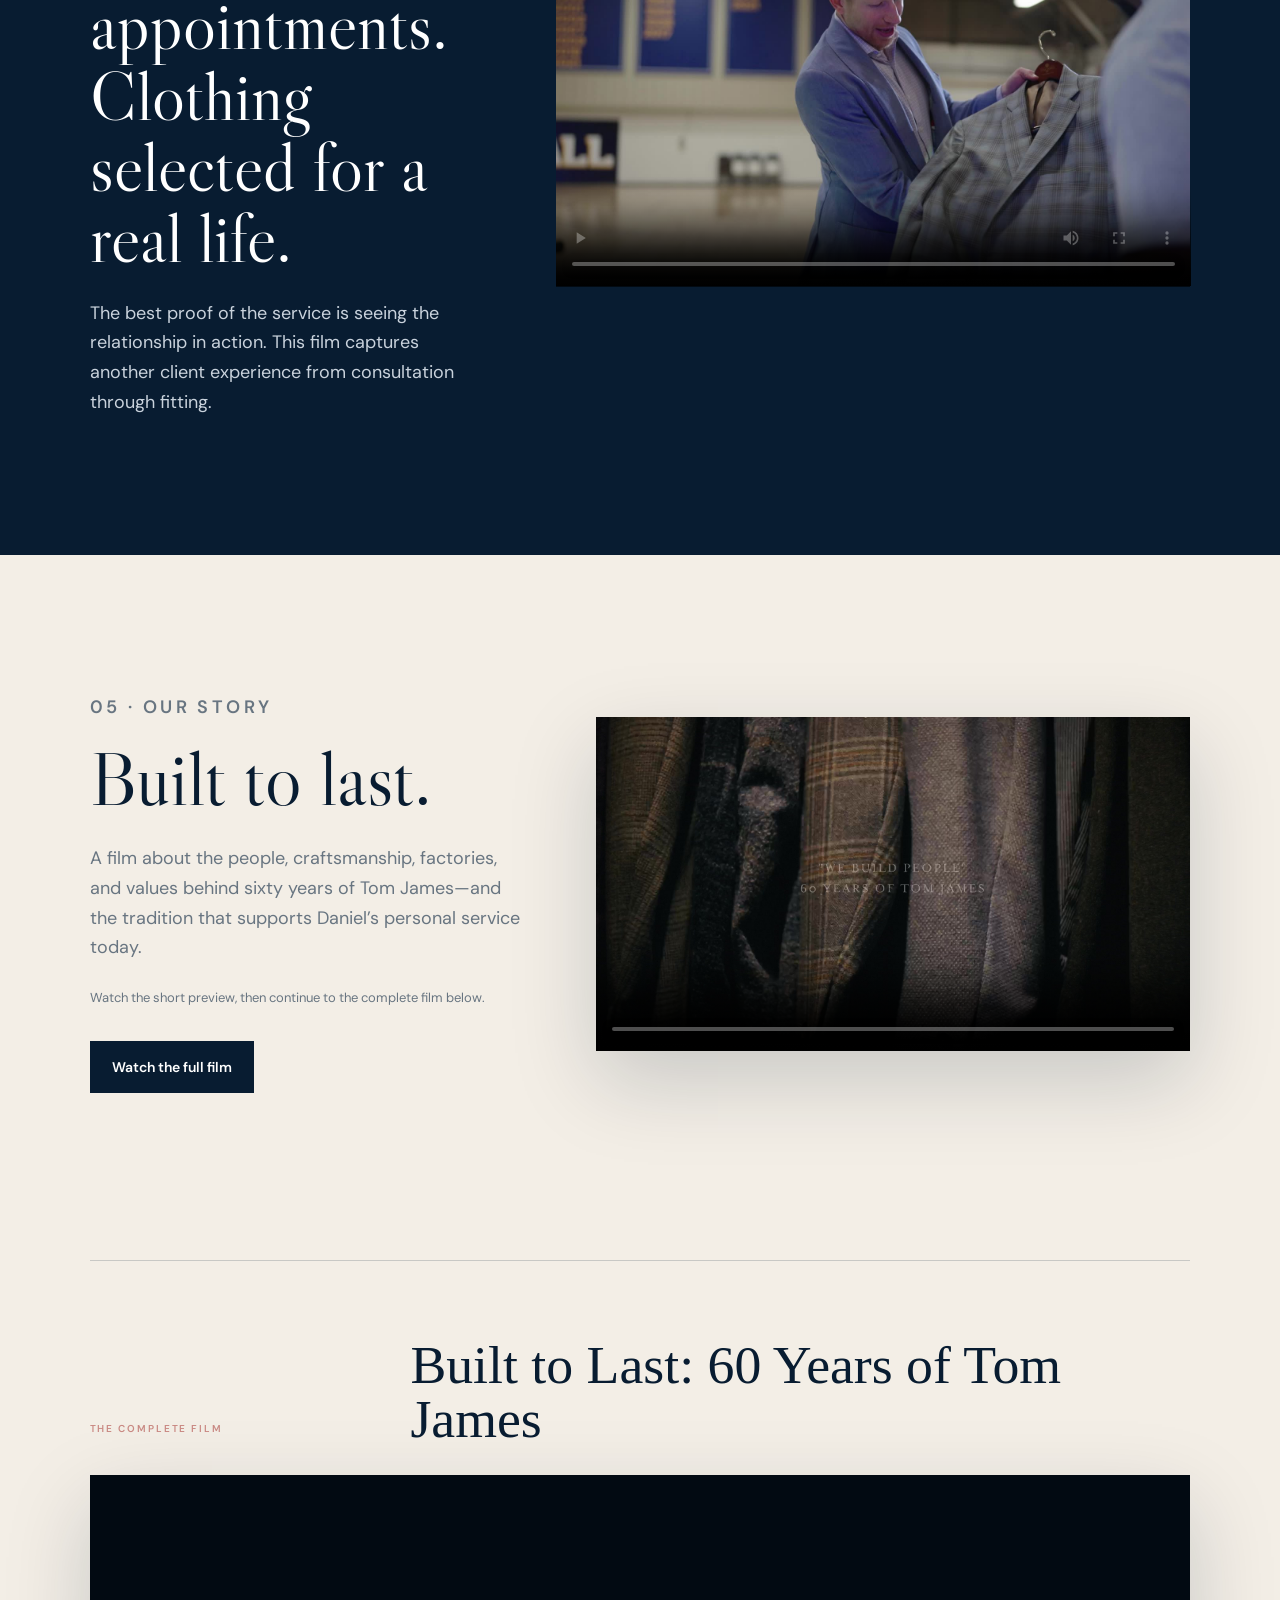
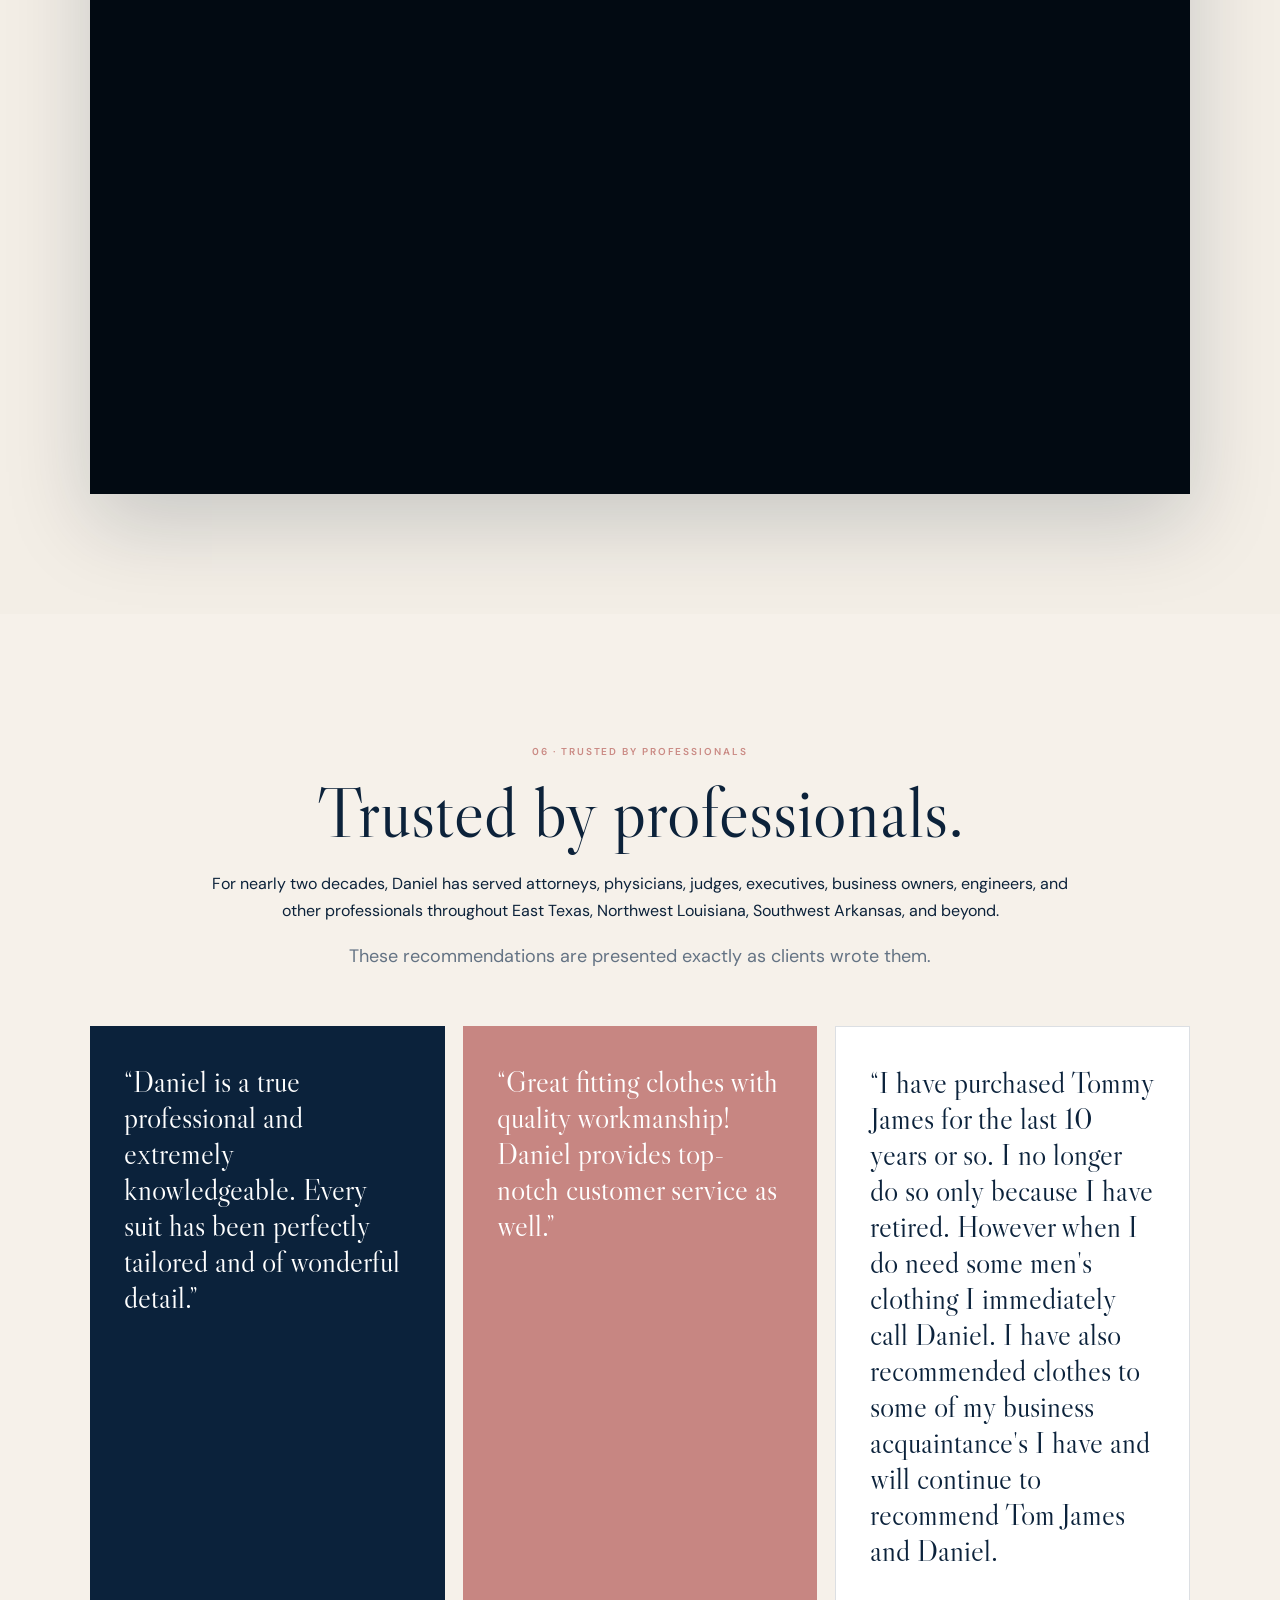
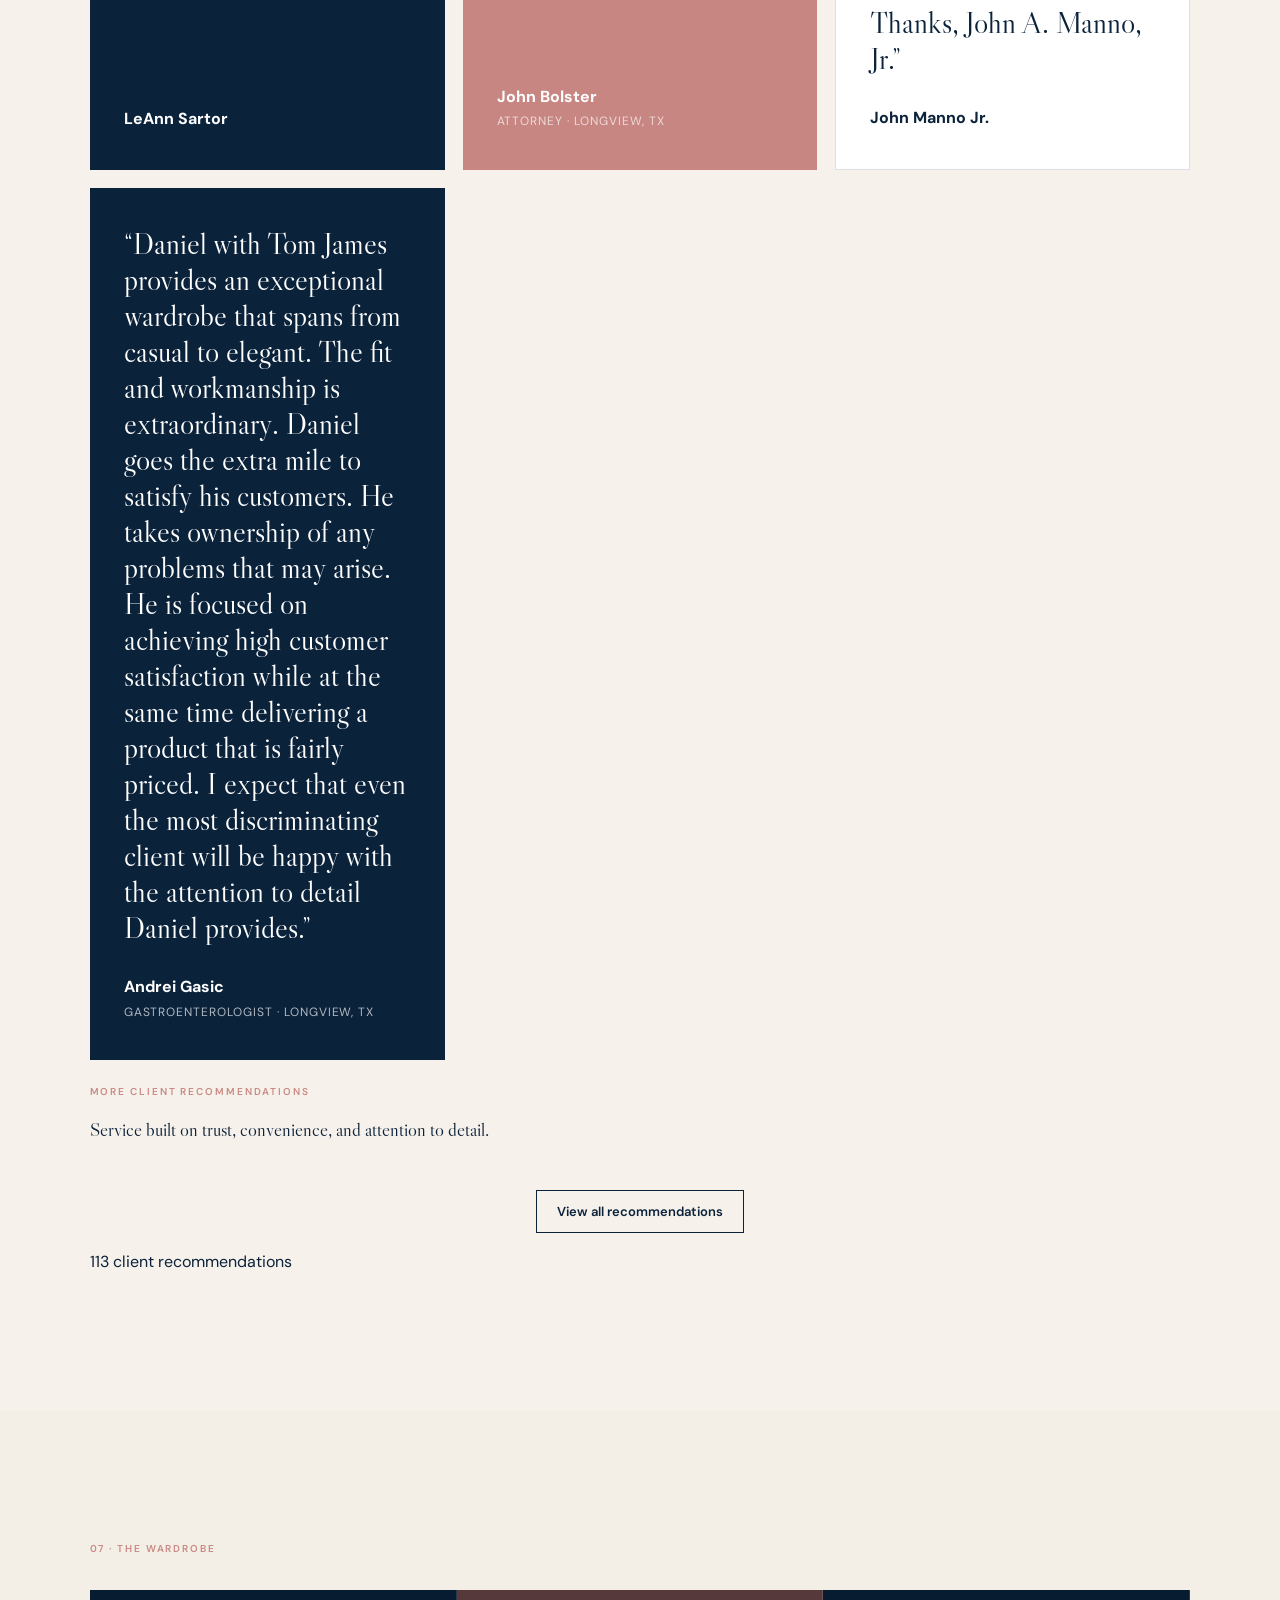
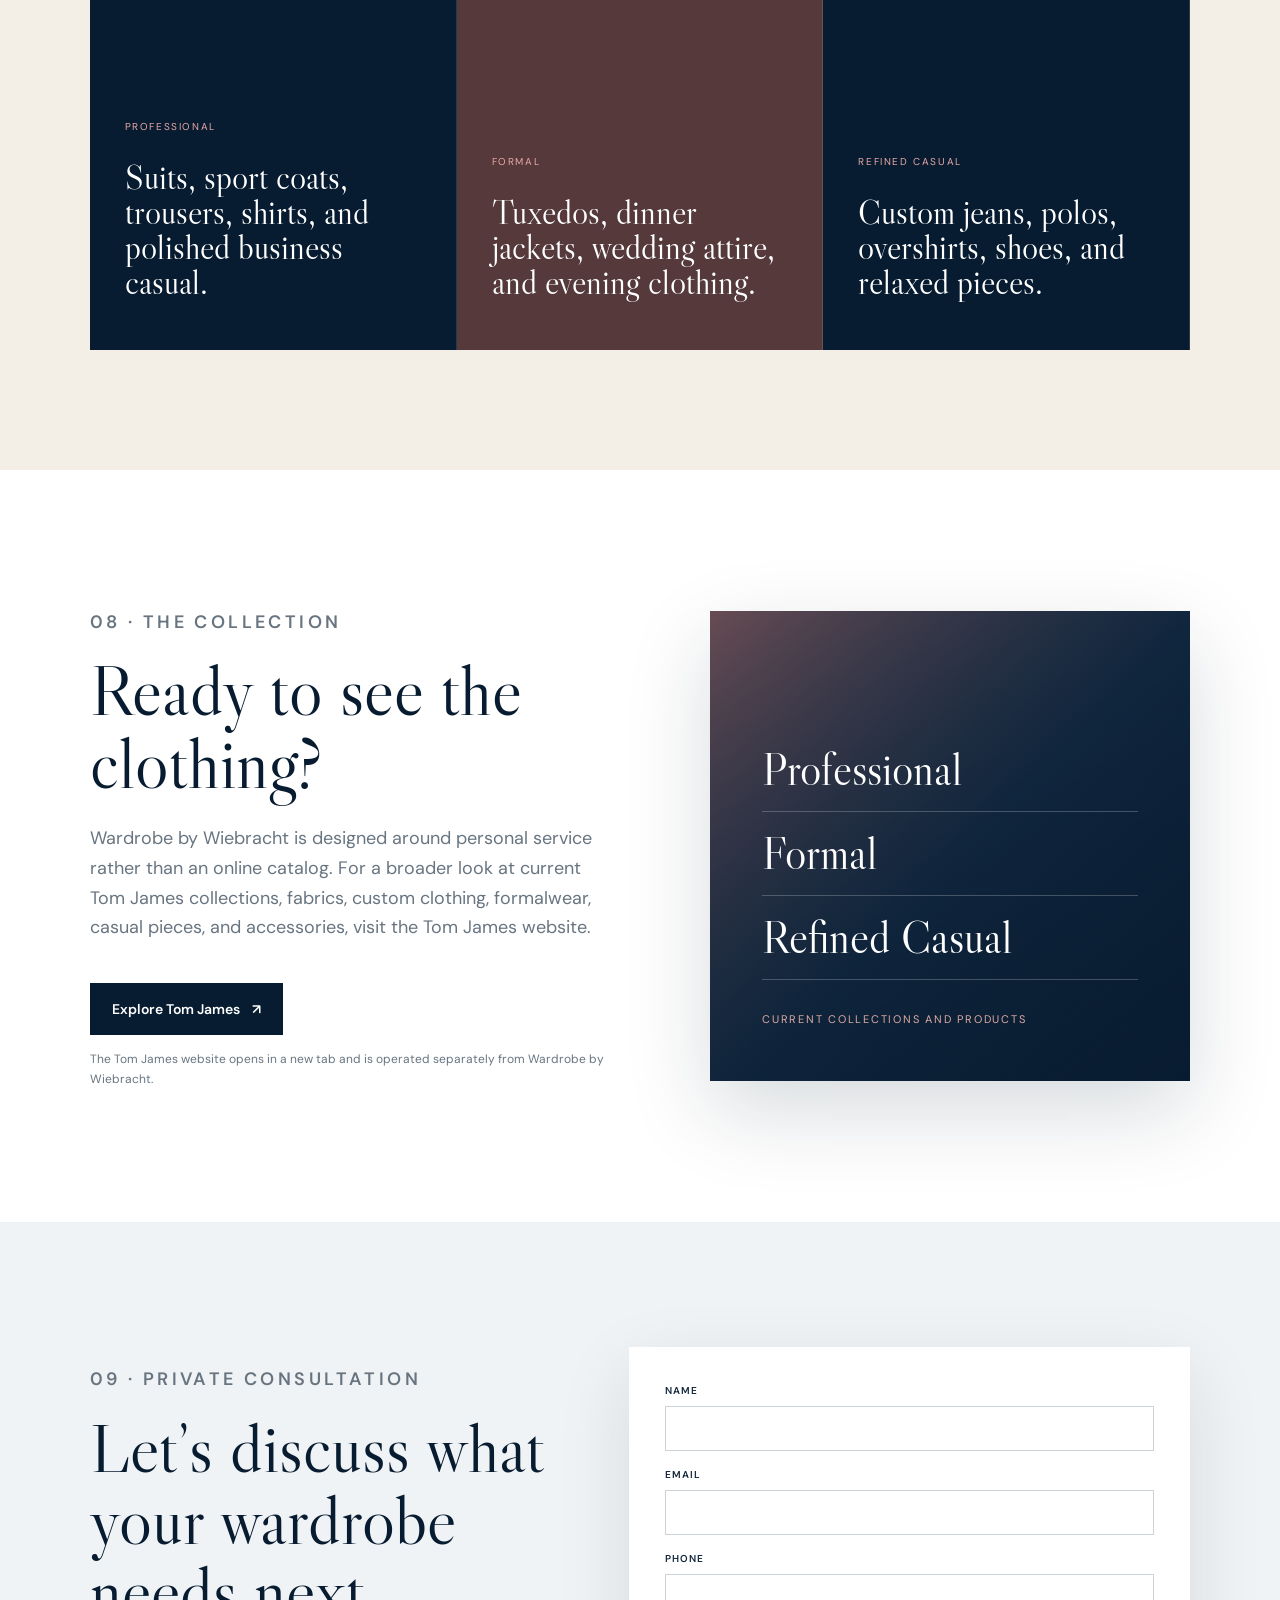
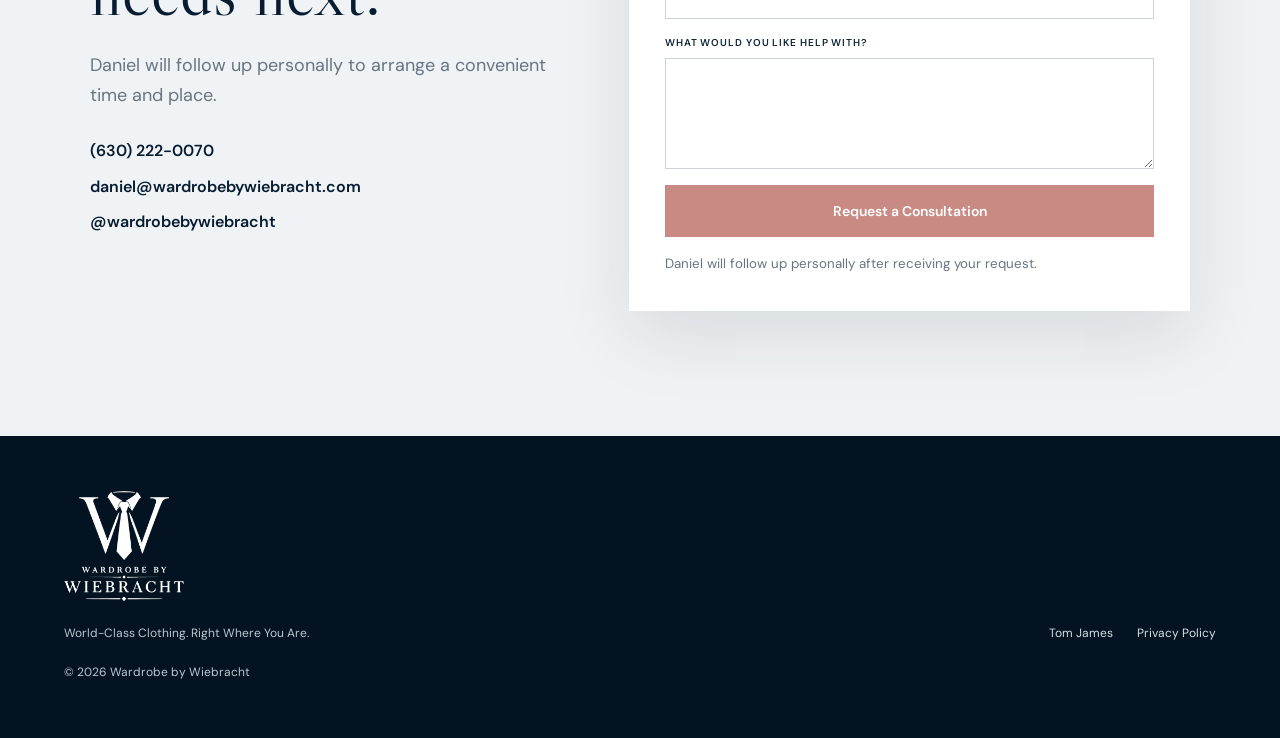
==== commit 1c6d8b30: "Add collection link and privacy policy" ====
--- a/index.html
+++ b/index.html
@@ -8,7 +8,7 @@
   <link rel="preconnect" href="https://fonts.googleapis.com">
   <link rel="preconnect" href="https://fonts.gstatic.com" crossorigin>
   <link href="https://fonts.googleapis.com/css2?family=DM+Sans:wght@400;500;600&family=Libre+Caslon+Display&display=swap" rel="stylesheet">
-  <link rel="stylesheet" href="styles.css?v=20260721-3">
+  <link rel="stylesheet" href="styles.css?v=20260722-1">
 </head>
 <body>
   <header class="site-header">
@@ -19,6 +19,7 @@
       <a href="#meet-daniel">Meet Daniel</a>
       <a href="#our-story">Our Story</a>
       <a href="#reviews">Trusted by Professionals</a>
+      <a href="#collection">The Collection</a>
       <a class="nav-cta" href="#contact">Private Consultation</a>
     </nav>
   </header>
@@ -132,9 +133,26 @@
       <div class="type-grid"><article><p>Professional</p><h3>Suits, sport coats, trousers, shirts, and polished business casual.</h3></article><article><p>Formal</p><h3>Tuxedos, dinner jackets, wedding attire, and evening clothing.</h3></article><article><p>Refined Casual</p><h3>Custom jeans, polos, overshirts, shoes, and relaxed pieces.</h3></article></div>
     </section>
 
+
+    <section class="collection-bridge" id="collection">
+      <div class="collection-bridge-copy">
+        <p class="chapter-label">08 · The Collection</p>
+        <h2>Ready to see the clothing?</h2>
+        <p>Wardrobe by Wiebracht is designed around personal service rather than an online catalog. For a broader look at current Tom James collections, fabrics, custom clothing, formalwear, casual pieces, and accessories, visit the Tom James website.</p>
+        <a class="button collection-button" href="https://www.tomjames.com/" target="_blank" rel="noopener noreferrer">Explore Tom James <span aria-hidden="true">↗</span></a>
+        <p class="collection-disclaimer">The Tom James website opens in a new tab and is operated separately from Wardrobe by Wiebracht.</p>
+      </div>
+      <div class="collection-bridge-panel" aria-hidden="true">
+        <p>Professional</p>
+        <p>Formal</p>
+        <p>Refined Casual</p>
+        <span>Current collections and products</span>
+      </div>
+    </section>
+
     <section class="contact" id="contact">
       <div class="contact-copy">
-        <p class="chapter-label">08 · Private Consultation</p>
+        <p class="chapter-label">09 · Private Consultation</p>
         <h2>Let’s discuss what your wardrobe needs next.</h2>
         <p>Daniel will follow up personally to arrange a convenient time and place.</p>
         <div class="contact-links">
@@ -173,7 +191,17 @@
     </section>
   </main>
 
-  <footer><img src="assets/logo.png" alt="Wardrobe by Wiebracht"><p>World-Class Clothing. Right Where You Are.</p><p>© <span id="year"></span> Wardrobe by Wiebracht</p></footer>
+  <footer>
+    <div class="footer-brand">
+      <img src="assets/logo.png" alt="Wardrobe by Wiebracht">
+      <p>World-Class Clothing. Right Where You Are.</p>
+    </div>
+    <div class="footer-links">
+      <a href="https://www.tomjames.com/" target="_blank" rel="noopener noreferrer">Tom James</a>
+      <a href="privacy.html">Privacy Policy</a>
+    </div>
+    <p class="footer-copyright">© <span id="year"></span> Wardrobe by Wiebracht</p>
+  </footer>
   <script src="script.js"></script>
 </body>
 </html>
--- a/styles.css
+++ b/styles.css
@@ -150,3 +150,153 @@
     margin-top:12px;
   }
 }
+
+
+/* Tom James collection bridge */
+.collection-bridge{
+  padding:120px 7vw;
+  display:grid;
+  grid-template-columns:1.05fr .95fr;
+  gap:clamp(48px,7vw,110px);
+  align-items:center;
+  background:#fff;
+}
+.collection-bridge-copy{
+  max-width:760px;
+}
+.collection-bridge h2{
+  font-size:clamp(46px,5.5vw,76px);
+  margin:14px 0 24px;
+  color:var(--navy);
+}
+.collection-bridge-copy>p{
+  color:var(--gray);
+  font-size:18px;
+}
+.collection-button{
+  margin-top:22px;
+  background:var(--navy);
+  color:#fff;
+  gap:12px;
+}
+.collection-disclaimer{
+  margin-top:15px!important;
+  font-size:12px!important;
+}
+.collection-bridge-panel{
+  min-height:470px;
+  padding:52px;
+  display:flex;
+  flex-direction:column;
+  justify-content:flex-end;
+  color:#fff;
+  background:
+    linear-gradient(145deg,rgba(8,28,49,.15),rgba(8,28,49,.86)),
+    linear-gradient(135deg,#78545a 0%,#172f48 52%,#081c31 100%);
+  box-shadow:0 30px 80px rgba(8,28,49,.16);
+}
+.collection-bridge-panel p{
+  margin:0;
+  padding:18px 0;
+  border-bottom:1px solid rgba(255,255,255,.22);
+  font:400 clamp(30px,3.5vw,52px)/1.05 "Libre Caslon Display",Georgia,serif;
+}
+.collection-bridge-panel span{
+  margin-top:30px;
+  font-size:11px;
+  letter-spacing:.16em;
+  text-transform:uppercase;
+  color:#dfaaa5;
+}
+
+/* Footer links */
+footer{
+  grid-template-columns:1fr auto!important;
+}
+.footer-brand p{
+  margin-top:14px;
+}
+.footer-links{
+  display:flex;
+  gap:24px;
+  align-items:center;
+  justify-content:flex-end;
+  flex-wrap:wrap;
+}
+.footer-links a{
+  color:#d6dee5;
+  font-size:12px;
+  text-decoration:none;
+}
+.footer-links a:hover{
+  color:#fff;
+}
+.footer-copyright{
+  grid-column:1 / -1;
+}
+
+/* Privacy policy page */
+.privacy-page{
+  background:var(--paper);
+}
+.privacy-header{
+  position:relative;
+  height:auto;
+  min-height:86px;
+  background:var(--navy);
+}
+.privacy-main{
+  width:min(900px,88vw);
+  margin:0 auto;
+  padding:150px 0 110px;
+}
+.privacy-main .chapter-label{
+  margin-bottom:14px;
+}
+.privacy-main h1{
+  margin:0 0 28px;
+  color:var(--navy);
+  font-size:clamp(54px,7vw,88px);
+}
+.privacy-intro{
+  color:var(--gray);
+  font-size:19px;
+  max-width:760px;
+  margin-bottom:64px;
+}
+.privacy-section{
+  padding:32px 0;
+  border-top:1px solid var(--line);
+}
+.privacy-section h2{
+  margin:0 0 14px;
+  color:var(--navy);
+  font-size:34px;
+}
+.privacy-section p,
+.privacy-section li{
+  color:#4f6070;
+}
+.privacy-section ul{
+  padding-left:22px;
+}
+.privacy-back{
+  display:inline-flex;
+  margin-top:40px;
+  color:var(--navy);
+  font-weight:600;
+  text-decoration:none;
+}
+@media(max-width:850px){
+  .collection-bridge{
+    grid-template-columns:1fr;
+    padding:86px 24px;
+  }
+  .collection-bridge-panel{
+    min-height:350px;
+    padding:34px;
+  }
+  .footer-links{
+    justify-content:flex-start;
+  }
+}
